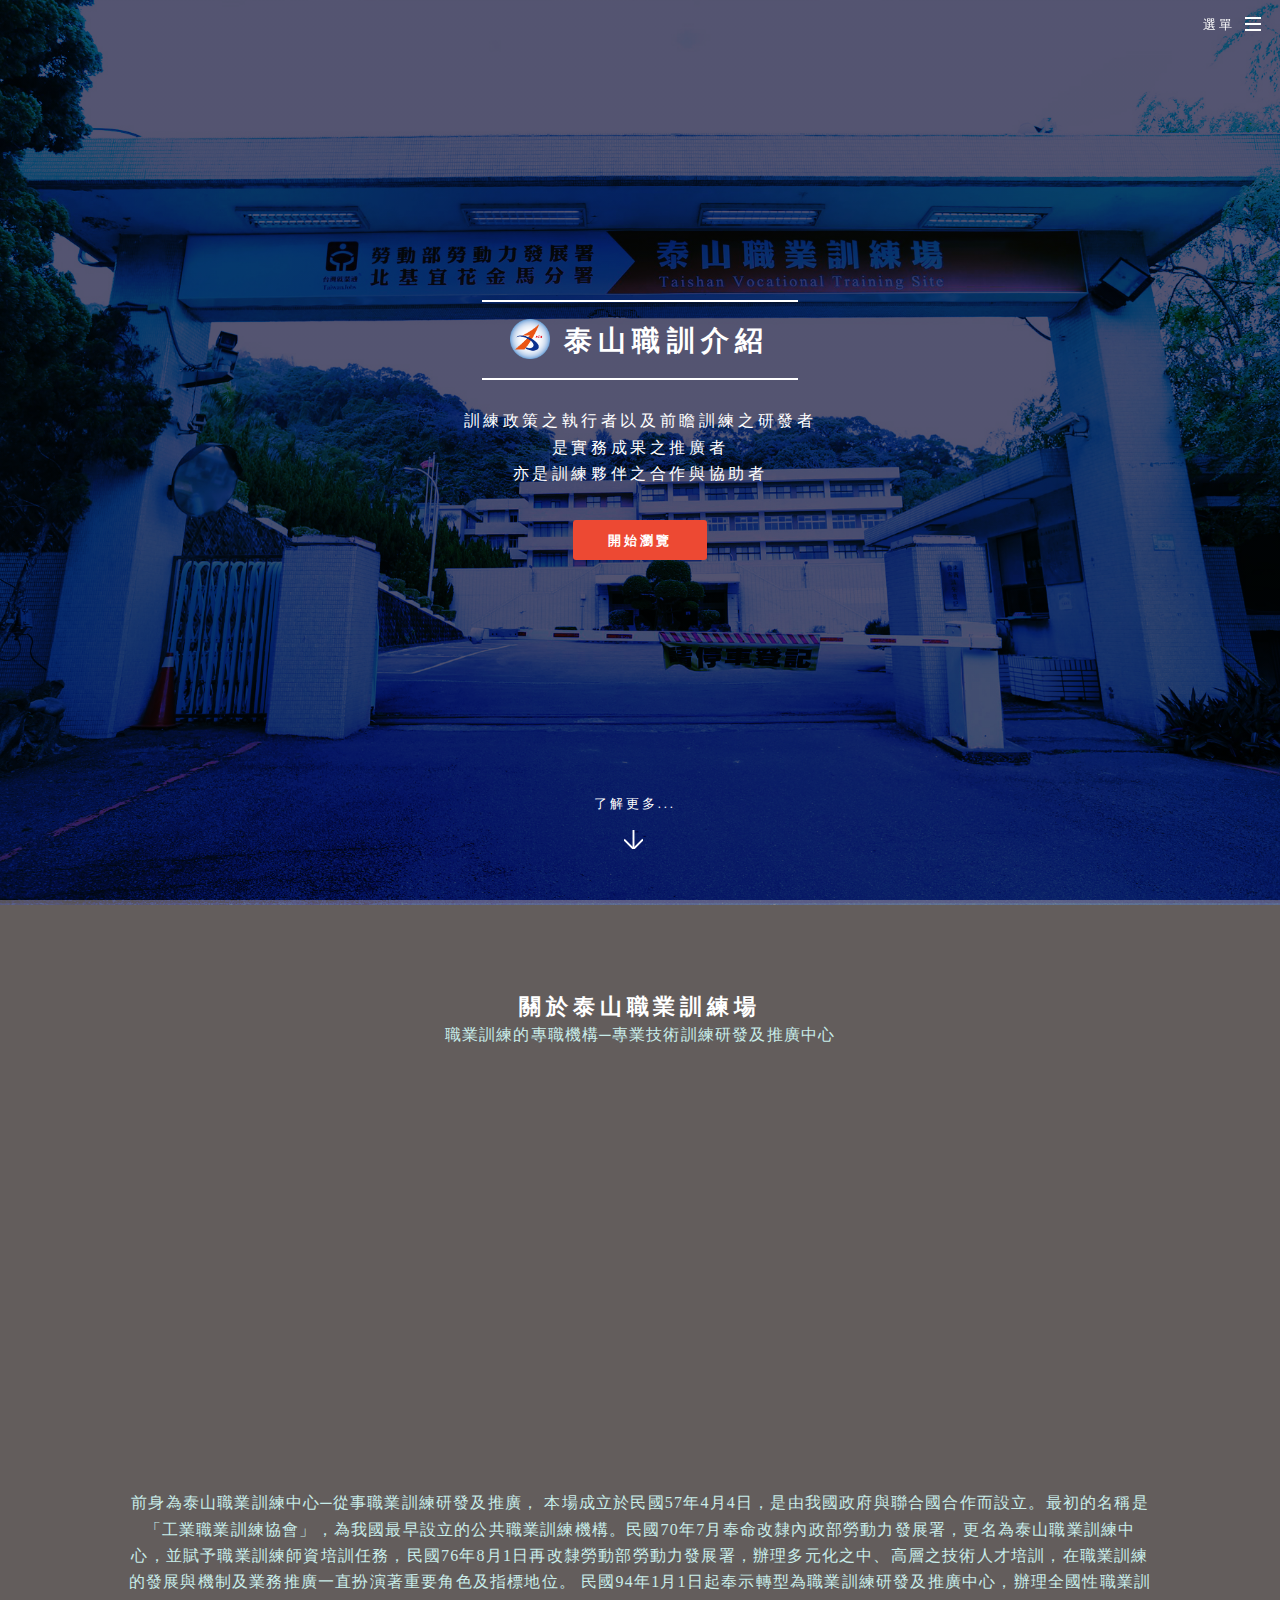
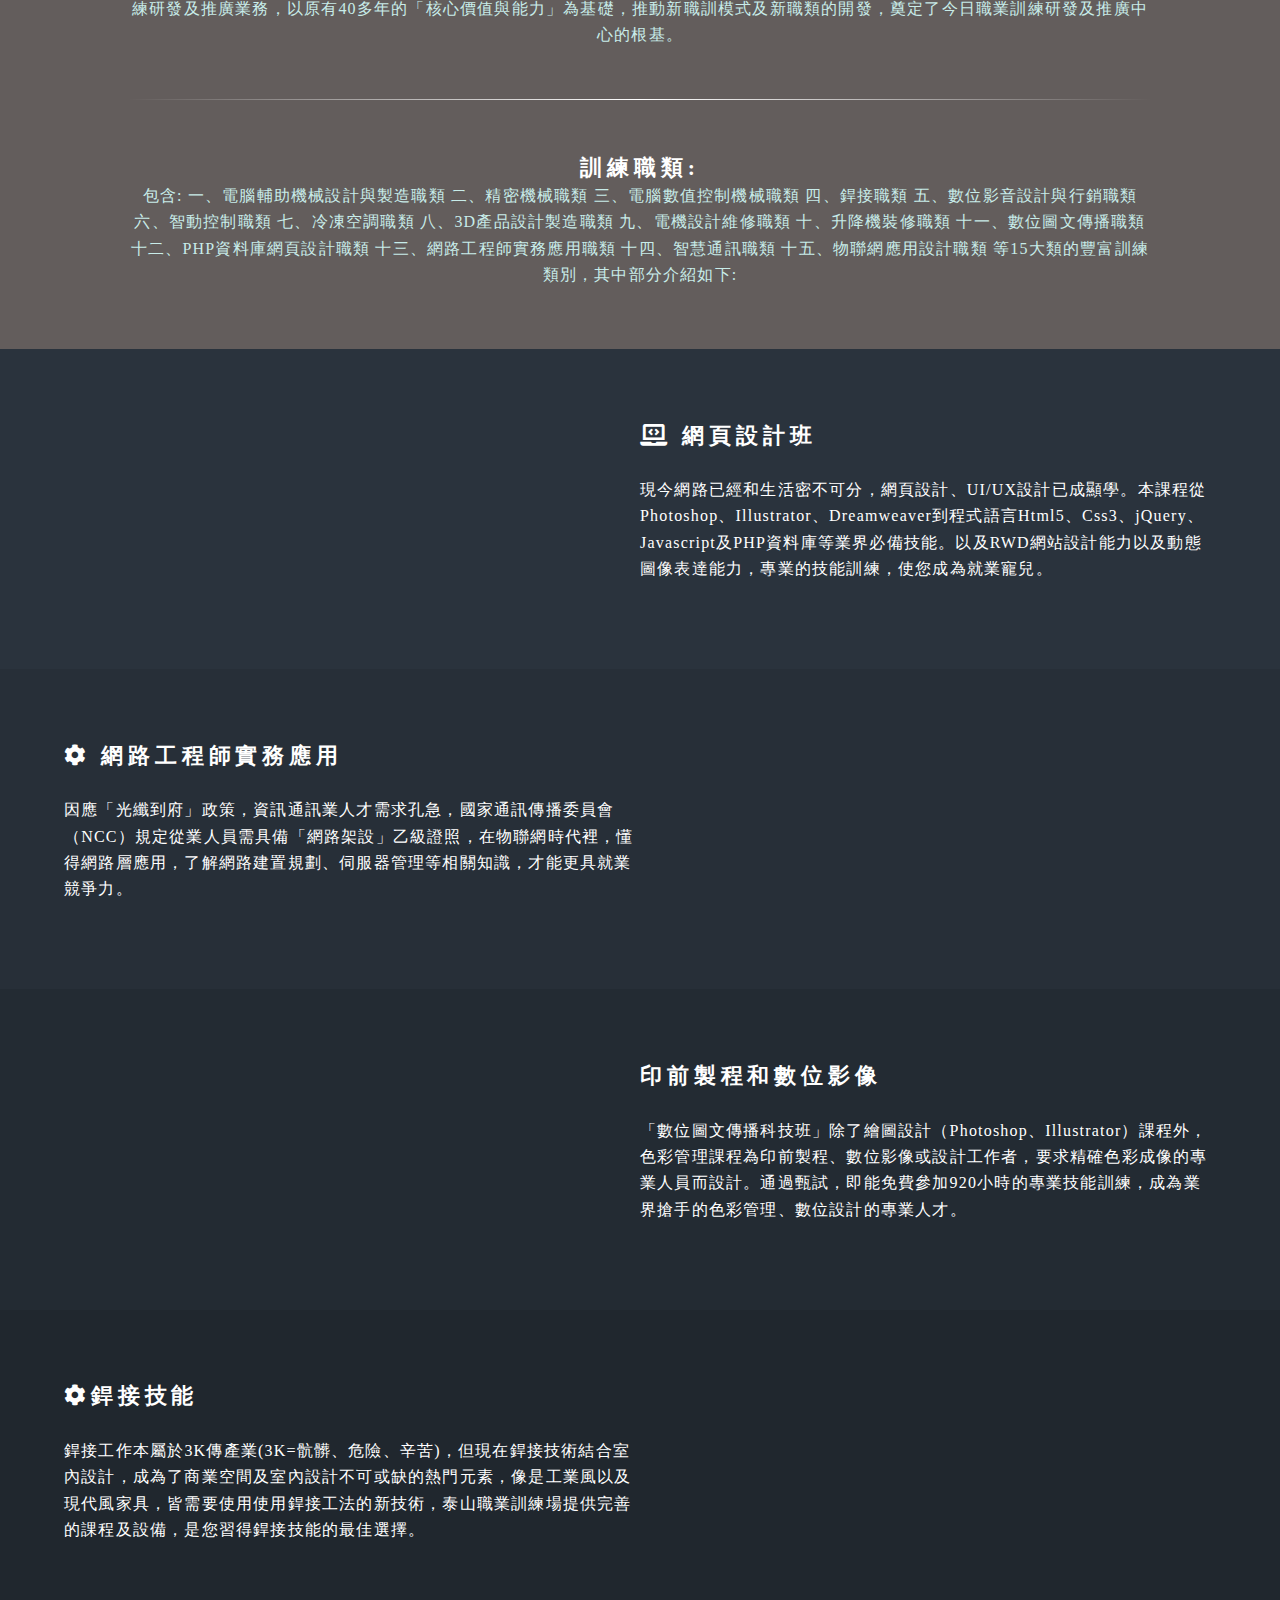
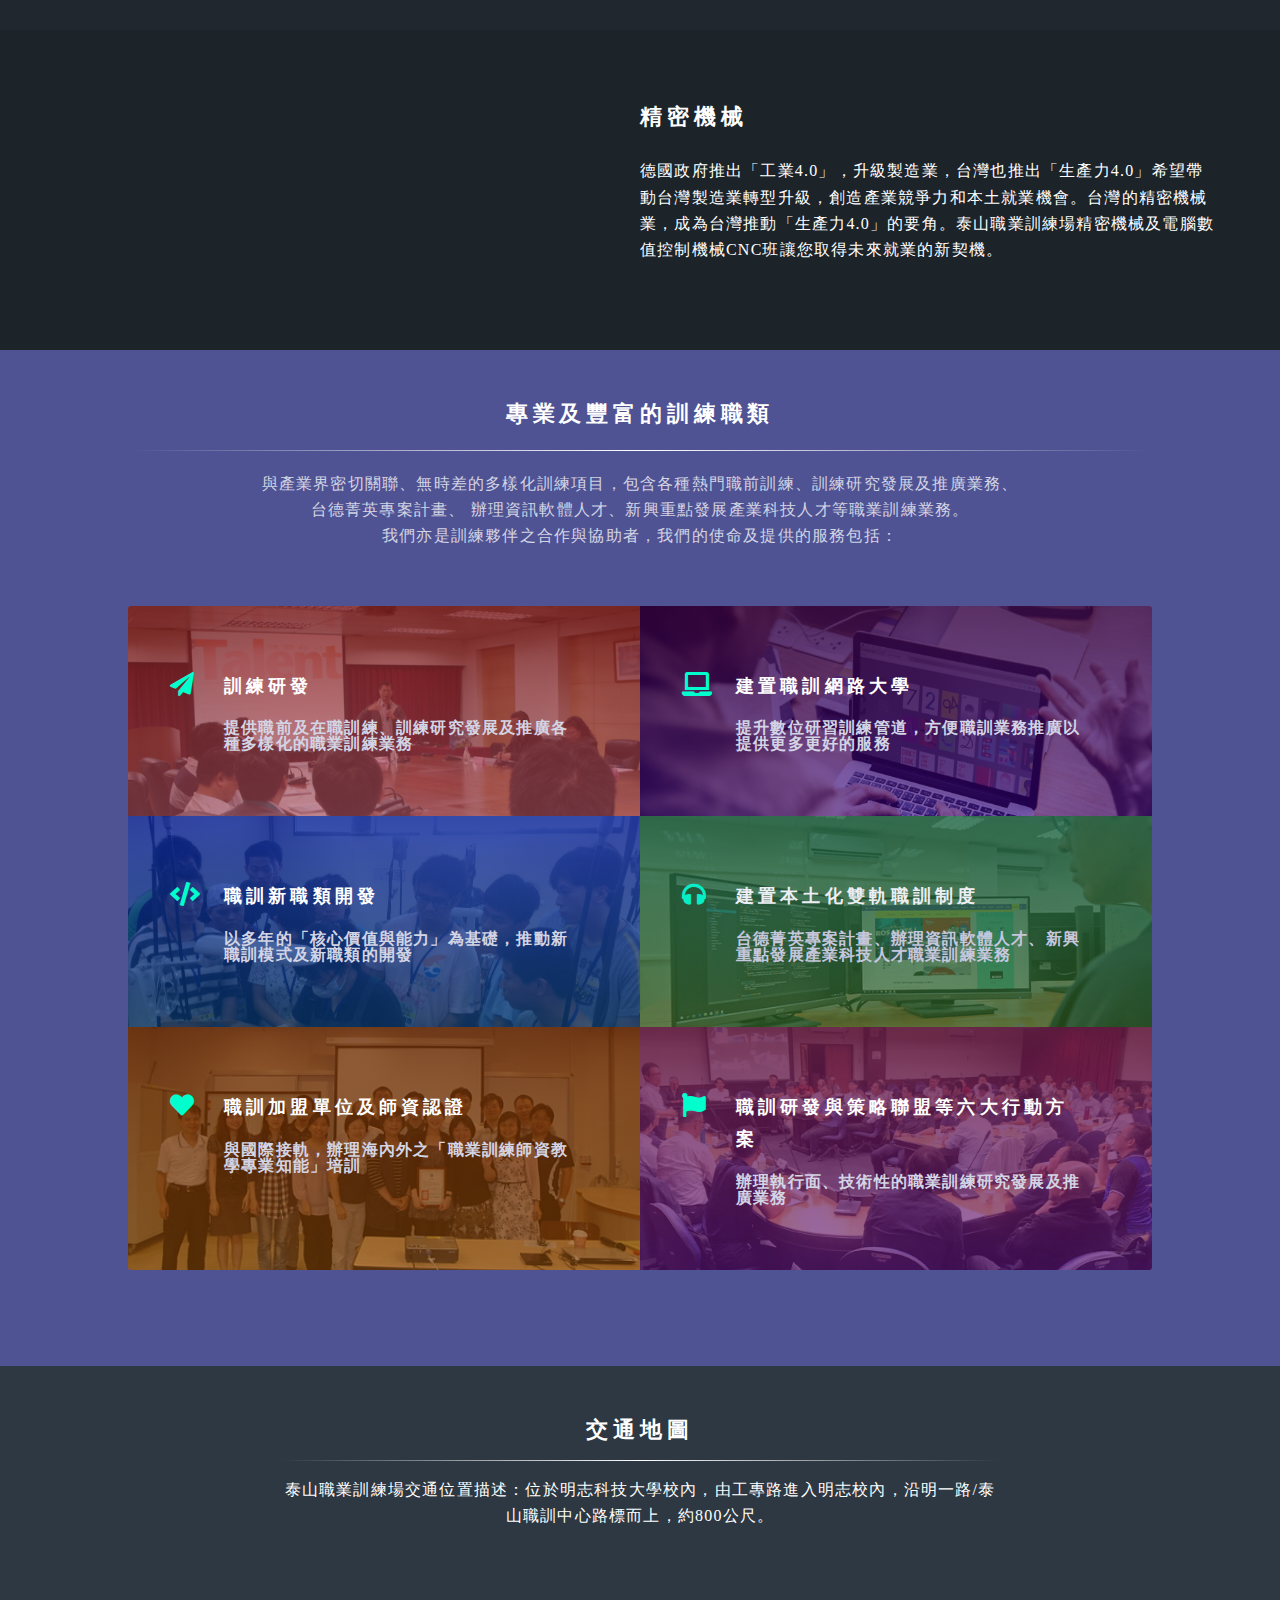
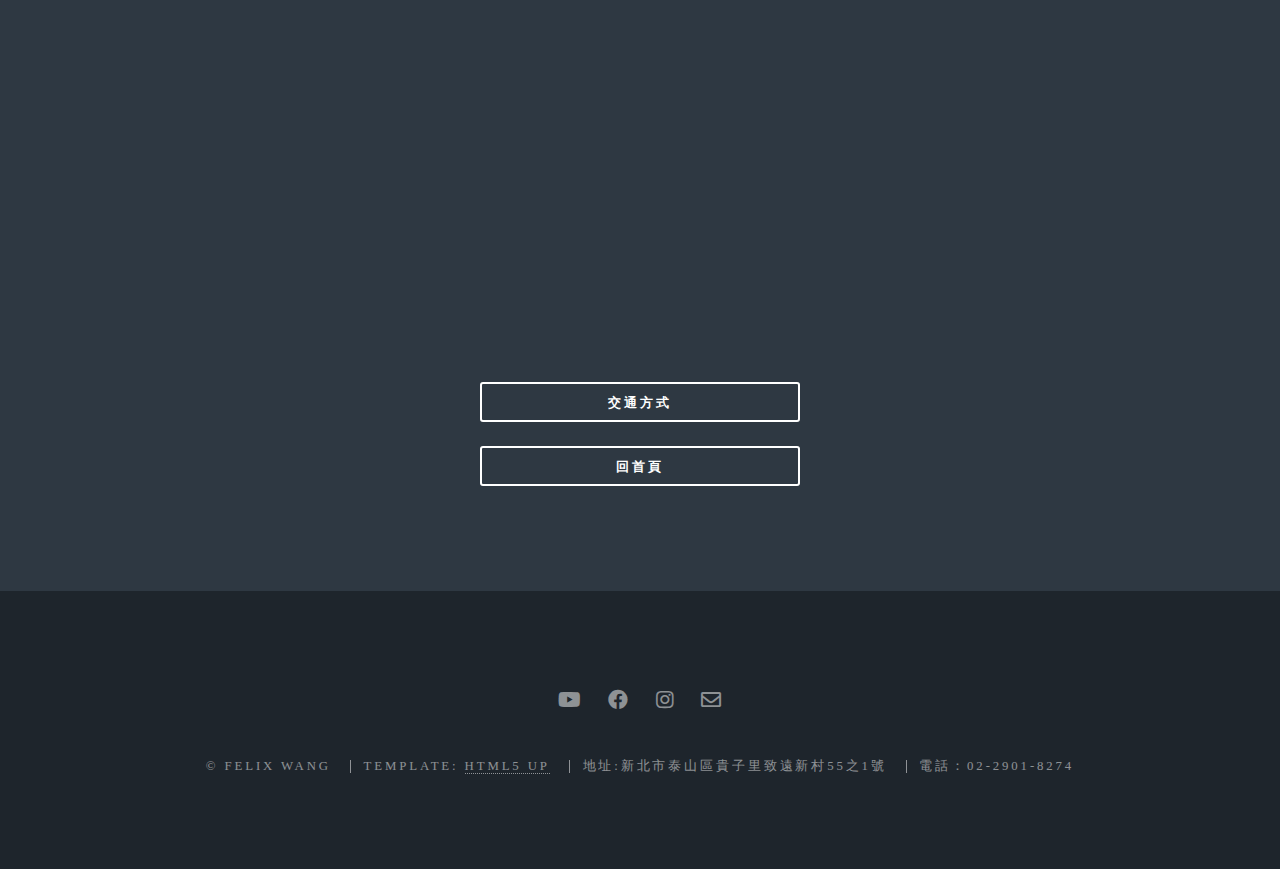
==== index.html @ da244765 "修改hr變色4" ====
<!DOCTYPE HTML>
<!--
	Spectral by HTML5 UP
	html5up.net | @ajlkn
	Free for personal and commercial use under the CCA 3.0 license (html5up.net/license)
-->
<html>

<head>
	<title>泰山職業訓練場</title>
	<meta charset="utf-8" />
	<meta name="viewport" content="width=device-width, initial-scale=1, user-scalable=no" />
	<link rel="stylesheet" href="assets/css/main.css" />
	<link rel="stylesheet" href="./css/all.min.css"> <!-- fontawesome的CSS -->
	<link href="images/favicon.ico" rel="icon" type="image/x-icon" />
	<meta http-equiv="X-UA-Compatible" content="IE=edge" />
	<meta name="viewport" content="width=device-width, initial-scale=1" />
	<link rel="apple-touch-icon-precomposed" sizes="114x114" href="/images/fav.png" />
	<meta http-equiv="Content-Type" content="text/html; charset=utf-8" />
	<noscript>
		<link rel="stylesheet" href="assets/css/noscript.css" /></noscript>

	<style>
		.video-container2 {

			position: relative;

			margin: 0 auto;
			margin-left: 22%;
			margin-bottom: -23%;
			padding-top: 0px;
			padding-bottom: 56.25%;

			height: 0;

			overflow: hidden;

		}

		@media screen and (max-width: 1680px) {

			.video-container2 {
				margin-left: 22.25%;
				margin-bottom: -23%;
			}

		}

		@media screen and (max-width: 1280px) {

			.video-container2 {
				margin-left: 16%;
				margin-bottom: -16.25%;
			}

		}

		@media screen and (max-width: 736px) {

			.video-container2 {
				margin-left: 0%;
				margin-bottom: 3%;
			}

		}

		.video-container2 iframe,
		.video-container2 object,
		.video-container2 embed {

			position: absolute;
			top: 0;
			left: 0;
			width: 70%;
			height: 70%;


		}

		@media screen and (max-width: 1680px) {

			.video-container2 iframe,
			.video-container2 object,
			.video-container2 embed {

				width: 70%;
				height: 70%;
			}

		}

		@media screen and (max-width: 1280px) {

			.video-container2 iframe,
			.video-container2 object,
			.video-container2 embed {

				width: 80%;
				height: 80%;
			}

		}

		@media screen and (max-width: 736px) {

			.video-container2 iframe,
			.video-container2 object,
			.video-container2 embed {

				width: 100%;
				height: 100%;
			}

		}


		.video-container {

			position: relative;

			padding-bottom: 56.25%;

			padding-top: 30px;

			margin-bottom: -3.65%;

			height: 0;

			overflow: hidden;

		}

		@media screen and (max-width: 1680px) {

			.video-container {

				margin-bottom: -3.8%;
			}

		}

		@media screen and (max-width: 1280px) {

			.video-container {

				margin-bottom: -5.85%;
			}

		}

		@media screen and (max-width: 736px) {

			.video-container {

				margin-bottom: -12%;
			}

		}

		.video-container iframe,
		.video-container object,
		.video-container embed {

			position: absolute;

			top: 0px;
			left: 0;

			width: 100%;

			height: 100%;
		}

		.scale {
			font-size: 30px;
		}

		.scale2 {
			font-size: 30px;
		}


		.img {
			position: relative;
			left: -0px;
			top: 6px;

		}

		@media screen and (max-width: 1680px) {

			.img {

				top: 8px;
			}

		}

		@media screen and (max-width: 1280px) {

			.img {

				top: 9px;
			}

		}

		@media screen and (max-width: 736px) {

			.img {

				top: 11px;
			}
		}

		.iframe-rwd {
			position: relative;
			padding-bottom: 50%;
			padding-top: 30px;
			height: 0;
			overflow: hidden;
		}

		.iframe-rwd iframe {
			position: absolute;
			top: 0;
			left: 0;
			width: 100%;
			height: 100%;
		}

			/* 透明漸變<hr> - color - transparent */

		.hr1 {
			border: 0;
			height: 1px;
			margin-top:50px;
			margin-bottom: 50px;
			background-image: linear-gradient(to right, rgba(255, 255, 255, 0), rgba(255, 255, 255, 1), rgba(255, 255, 255, 0));
			animation-name:glow1 ;
			animation-duration: 1s;
			animation-iteration-count: infinite;
			animation-direction: alternate;  
			transition: all 0.4s ease;			          
        }
        @keyframes glow1 {
			0% {
                filter: drop-shadow(0 0 5px rgb(255, 255, 255)) drop-shadow(0 0 3px rgb(75, 174, 255)) drop-shadow(0 0 3px rgb(60, 174, 255));
            }
            50% {
                filter: drop-shadow(0 0 5px rgb(255, 255, 255)) drop-shadow(0 0 3px rgb(0, 255, 115)) drop-shadow(0 0 3px rgb(18, 255, 58));
            }
            100% {
                filter: drop-shadow(0 0 5px rgb(255, 255, 255)) drop-shadow(0 0 3px rgb(194, 255, 39)) drop-shadow(0 0 3px rgb(179, 255, 28));
            }
        }	
		.hr2 {
			border: 0; 
			height: 1px;
			margin-top:20px;
			margin-bottom: 20px;
			background-image: linear-gradient(to right, rgba(255, 255, 255, 0), rgba(255, 255, 255, 1), rgba(255, 255, 255, 0));
			animation-name:glow2 ;
			animation-duration: 1s;
			animation-iteration-count: infinite;
			animation-direction: alternate;  
			transition: all 0.4s ease;			          
        }
        @keyframes glow2 {
            0% {
                filter: drop-shadow(0 0 5px rgb(255, 255, 255)) drop-shadow(0 0 3px rgb(75, 174, 255)) drop-shadow(0 0 3px rgb(60, 174, 255));
            }
            50% {
                filter: drop-shadow(0 0 5px rgb(255, 255, 255)) drop-shadow(0 0 3px rgb(0, 255, 115)) drop-shadow(0 0 3px rgb(18, 255, 58));
            }
            100% {
                filter: drop-shadow(0 0 5px rgb(255, 255, 255)) drop-shadow(0 0 3px rgb(194, 255, 39)) drop-shadow(0 0 3px rgb(179, 255, 28));
            }
        }
							
	</style>

</head>

<body class="landing is-preload">

	<!-- Page Wrapper -->
	<div id="page-wrapper">

		<!-- Header -->
		<header id="header" class="alt">
			<h1><a href="index.html">泰山職訓介紹</a></h1>
			<nav id="nav">
				<ul>
					<li class="special">
						<a href="#menu" class="menuToggle"><span>選單</span></a>
						<div id="menu">
							<ul>
								<li><a href="index.html">首頁</a></li>
								<!-- <li><a href="generic.html">Generic</a></li> -->
								<li><a href="traffic.html" target="_blank">交通方式</a></li>
								<!-- 								<li><a href="#">Sign Up</a></li>
								<li><a href="#">Log In</a></li> -->
							</ul>
						</div>
					</li>
				</ul>
			</nav>
		</header>

		<!-- Banner -->
		<section id="banner">
			<div class="inner">

				<h2>
					<img src="logo.png" width=40px class="img">
					<span style="line-height: 60px;">泰山職訓介紹</span></h2>

				<p>訓練政策之執行者以及前瞻訓練之研發者<br />
					是實務成果之推廣者<br />
					亦是訓練夥伴之合作與協助者<br />
					<!-- 					crafted by <a href="http://html5up.net">HTML5 UP</a>.</p> -->
					<ul class="actions special">
						<li><a href="#one" class="button pp scrolly">開始瀏覽</a></li>
					</ul>
			</div>
			<a href="#one" class="more scrolly">了解更多...</a>
		</section>

		<!-- One -->
		<section class="wrapper style1 special"><span>&nbsp;</span>
			<div class="inner">
				<header class="major">
					<p id="one" style="clear:both; margin-top:-10px;margin-bottom:-10px">&nbsp;</p>
					<h2 style="clear:both; border-bottom:0;padding-bottom:0px;margin-bottom:-20px">關於泰山職業訓練場</h2>
					<p>職業訓練的專職機構─專業技術訓練研發及推廣中心</p>
					<div class="video-container2">
						<iframe
							src="https://www.facebook.com/plugins/video.php?href=https%3A%2F%2Fwww.facebook.com%2Ftsvts%2Fvideos%2F1836777836335013%2F&show_text=0&width=320"
							width="320" height="105" style="border:none;overflow:hidden" scrolling="no" frameborder="0"
							allowTransparency="true" allowFullScreen="true">
						</iframe>
					</div>

					<div>前身為泰山職業訓練中心─從事職業訓練研發及推廣，
						本場成立於民國57年4月4日，是由我國政府與聯合國合作而設立。最初的名稱是「工業職業訓練協會」，為我國最早設立的公共職業訓練機構。民國70年7月奉命改隸內政部勞動力發展署，更名為泰山職業訓練中心，並賦予職業訓練師資培訓任務，民國76年8月1日再改隸勞動部勞動力發展署，辦理多元化之中、高層之技術人才培訓，在職業訓練的發展與機制及業務推廣一直扮演著重要角色及指標地位。

						民國94年1月1日起奉示轉型為職業訓練研發及推廣中心，辦理全國性職業訓練研發及推廣業務，以原有40多年的「核心價值與能力」為基礎，推動新職訓模式及新職類的開發，奠定了今日職業訓練研發及推廣中心的根基。

					</div>
					<hr class="hr1">

					<h2 style="clear:both; border-bottom:0;padding-bottom:0px;margin-top:0px;margin-bottom:-20px">訓練職類:
					</h2>
					
					<div  class="intro">包含:
						一、電腦輔助機械設計與製造職類
						二、精密機械職類
						三、電腦數值控制機械職類
						四、銲接職類
						五、數位影音設計與行銷職類
						六、智動控制職類
						七、冷凍空調職類
						八、3D產品設計製造職類
						九、電機設計維修職類
						十、升降機裝修職類
						十一、數位圖文傳播職類
						十二、PHP資料庫網頁設計職類
						十三、網路工程師實務應用職類
						十四、智慧通訊職類
						十五、物聯網應用設計職類
						等15大類的豐富訓練類別，其中部分介紹如下:
					</div>
				</header>
				<!-- 				<ul class="icons major">
					<li><span class="icon far fa-gem major style1"><span class="label">Lorem</span></span></li>
					<li><span class="icon far fa-heart major style2"><span class="label">Ipsum</span></span></li>
					<li><span class="icon fas fa-code major style3"><span class="label">Dolor</span></span></li>
					<li><span class="icon fas fa-code major style3"><span class="label">Dolor</span></span></li>
				</ul> -->
			</div>
		</section>

		<!-- Two -->
		<section id="two" class="wrapper alt style2">
			<section class="spotlight">
				<div class="image">
					<div class="video-container">
						<iframe
							src="https://www.facebook.com/plugins/video.php?href=https%3A%2F%2Fwww.facebook.com%2Ftsvts%2Fvideos%2F1505957442750389%2F&show_text=0&width=720"
							width="720" height="405" style="border:none;overflow:hidden" scrolling="no" frameborder="0"
							allowTransparency="true" allowFullScreen="true">
						</iframe>
					</div>
				</div>
				<div class="content">

					<h2><i class="fas fa-laptop-code"></i> 網頁設計班<br />
					</h2>
					<p>現今網路已經和生活密不可分，網頁設計、UI/UX設計已成顯學。本課程從Photoshop、Illustrator、Dreamweaver到程式語言Html5、Css3、jQuery、Javascript及PHP資料庫等業界必備技能。以及RWD網站設計能力以及動態圖像表達能力，專業的技能訓練，使您成為就業寵兒。
					</p>
				</div>
			</section>
			<section class="spotlight">
				<div class="image">
					<div class="video-container">
						<iframe
							src="https://www.facebook.com/plugins/video.php?href=https%3A%2F%2Fwww.facebook.com%2Ftsvts%2Fvideos%2F1781427538536710%2F&show_text=0&width=720"
							width="720" height="405" style="border:none;overflow:hidden" scrolling="no" frameborder="0"
							allowTransparency="true" allowFullScreen="true">
						</iframe>
					</div>
				</div>
				<div class="content">
					<h2><i class="fas fa-cog"></i> 網路工程師實務應用<br />
					</h2>
					<p>因應「光纖到府」政策，資訊通訊業人才需求孔急，國家通訊傳播委員會（NCC）規定從業人員需具備「網路架設」乙級證照，在物聯網時代裡，懂得網路層應用，了解網路建置規劃、伺服器管理等相關知識，才能更具就業競爭力。
					</p>
				</div>
			</section>
			<section class="spotlight">
				<div class="image">
					<div class="video-container">
						<iframe
							src="https://www.facebook.com/plugins/video.php?href=https%3A%2F%2Fwww.facebook.com%2Ftsvts%2Fvideos%2F1266423966703739%2F&show_text=0&width=720"
							width="720" height="405" style="border:none;overflow:hidden" scrolling="no" frameborder="0"
							allowTransparency="true" allowFullScreen="true">
						</iframe></div>
				</div>
				<div class="content">
					<h2>印前製程和數位影像<br />
					</h2>
					<p>「數位圖文傳播科技班」除了繪圖設計（Photoshop、Illustrator）課程外，色彩管理課程為印前製程、數位影像或設計工作者，要求精確色彩成像的專業人員而設計。通過甄試，即能免費參加920小時的專業技能訓練，成為業界搶手的色彩管理、數位設計的專業人才。
					</p>
				</div>
			</section>
			<section class="spotlight">
				<div class="image">
					<div class="video-container">
						<iframe
							src="https://www.facebook.com/plugins/video.php?href=https%3A%2F%2Fwww.facebook.com%2Ftsvts%2Fvideos%2F1234630773216392%2F&show_text=0&width=720"
							width="720" height="405" style="border:none;overflow:hidden" scrolling="no" frameborder="0"
							allowTransparency="true" allowFullScreen="true"></iframe>
					</div>
				</div>
				<div class="content">
					<h2><i class="fas fa-cog"></i>銲接技能<br />
					</h2>
					<p>銲接工作本屬於3K傳產業(3K=骯髒、危險、辛苦)，但現在銲接技術結合室內設計，成為了商業空間及室內設計不可或缺的熱門元素，像是工業風以及現代風家具，皆需要使用使用銲接工法的新技術，泰山職業訓練場提供完善的課程及設備，是您習得銲接技能的最佳選擇。
					</p>
				</div>
			</section>
			<section class="spotlight">
				<div class="image">
					<div class="video-container">
						<iframe
							src="https://www.facebook.com/plugins/video.php?href=https%3A%2F%2Fwww.facebook.com%2Ftsvts%2Fvideos%2F1234626403216829%2F&show_text=0&width=720"
							width="720" height="405" style="border:none;overflow:hidden" scrolling="no" frameborder="0"
							allowTransparency="true" allowFullScreen="true"></iframe></div>
				</div>
				<div class="content">
					<h2>精密機械<br />
					</h2>
					<p>德國政府推出「工業4.0」，升級製造業，台灣也推出「生產力4.0」希望帶動台灣製造業轉型升級，創造產業競爭力和本土就業機會。台灣的精密機械業，成為台灣推動「生產力4.0」的要角。泰山職業訓練場精密機械及電腦數值控制機械CNC班讓您取得未來就業的新契機。
					</p>
				</div>
			</section>
		</section>

		<!-- Three -->
		<section id="three" class="wrapper style3 special">
			<div class="inner">
				<header class="major">
						<h2 style="clear:both; border-bottom:0;padding-bottom:0px;margin-top:0px;margin-bottom:-20px">專業及豐富的訓練職類</h2>
						<hr class="hr2">
						<p>與產業界密切關聯、無時差的多樣化訓練項目，包含各種熱門職前訓練、訓練研究發展及推廣業務、<br />台德菁英專案計畫、
						辦理資訊軟體人才、新興重點發展產業科技人才等職業訓練業務。
						<br />我們亦是訓練夥伴之合作與協助者，我們的使命及提供的服務包括：</p>
				</header>
				<ul class="features">
					<li class="icon far fa-paper-plane">
						<h3>訓練研發</h3>
						<p>提供職前及在職訓練、訓練研究發展及推廣各種多樣化的職業訓練業務</p>
					</li>
					<li class="icon fas fa-laptop">
						<h3>建置職訓網路大學</h3>
						<p>提升數位研習訓練管道，方便職訓業務推廣以提供更多更好的服務</p>
					</li>
					<li class="icon fas fa-code">
						<h3>職訓新職類開發</h3>
						<p>以多年的「核心價值與能力」為基礎，推動新職訓模式及新職類的開發</p>
					</li>
					<li class="icon fas fa-headphones">
						<h3>建置本土化雙軌職訓制度</h3>
						<p>台德菁英專案計畫、辦理資訊軟體人才、新興重點發展產業科技人才職業訓練業務</p>
					</li>
					<li class="icon far fa-heart">
						<h3>職訓加盟單位及師資認證</h3>
						<p>與國際接軌，辦理海內外之「職業訓練師資教學專業知能」培訓</p>
					</li>
					<li class="icon far fa-flag">
						<h3>職訓研發與策略聯盟等六大行動方案</h3>
						<p>辦理執行面、技術性的職業訓練研究發展及推廣業務</p>
					</li>
				</ul>
			</div>
		</section>

		<!-- CTA -->
		<section id="cta" class="wrapper style4">

			<div class="inner">
				<header>
					<h2 style="clear:both; border-bottom:0;padding-bottom:0px;margin-top:0px;margin-bottom:-10px">交通地圖</h2>
					<hr class="hr2">
					<p>泰山職業訓練場交通位置描述：位於明志科技大學校內，由工專路進入明志校內，沿明一路/泰山職訓中心路標而上，約800公尺。</p>
				</header>
				<div class="iframe-rwd">
					<iframe
						src="https://www.google.com/maps/embed?pb=!1m18!1m12!1m3!1d14457.920821241634!2d121.41131965000001!3d25.051708299999998!2m3!1f0!2f0!3f0!3m2!1i1024!2i768!4f13.1!3m3!1m2!1s0x3442a7bec9ad74b1%3A0xa639904a89f26435!2z5Yue5YuV6YOo5Yue5YuV5Yqb55m85bGV572y5YyX5Z-65a6c6Iqx6YeR6aas5YiG572y5rOw5bGx6IG35qWt6KiT57e05aC0!5e0!3m2!1szh-TW!2stw!4v1571791733185!5m2!1szh-TW!2stw"
						width="600" height="450" frameborder="0" style="border:0;" allowfullscreen=""></iframe>
				</div>
				<br>
				<ul class="actions stacked">
					<li><a href="traffic.html" class="button fit primary" target="_blank">交通方式</a></li>
					<li><a href="#" class="button fit">回首頁</a></li>
				</ul>
			</div>

		</section>

		<!-- Footer -->
		<footer id="footer">
			<ul class="icons">
				<li><a href="https://www.youtube.com/channel/UCtR9Tg2BFAIpU4126j5ljdA" target="_blank"
						class="icon fab fa-youtube"><span class="label">Twitter</span></a></li>
				<li><a href="https://www.facebook.com/tsvts/" class="icon fab fa-facebook" target="_blank"><span
							class="label">Facebook</span></a></li>
				<li><a href="https://bit.ly/324berb" target="_blank" class="icon fab fa-instagram"><span
							class="label">Instagram</span></a></li>
				<!-- <li><a href="#" class="icon fab fa-dribbble"><span class="label">Dribbble</span></a></li> -->
				<li><a href="mailto:felixhlw@gmail.com" class="icon far fa-envelope"><span
							class="label">Email</span></a></li>
			</ul>
			<ul class="copyright">
				<li>&copy; FELIX WANG</li>
				<li>TEMPLATE: <a href="http://html5up.net">HTML5 UP</a></li>
				<li>地址:新北市泰山區貴子里致遠新村55之1號</li>
				<li>電話：02-2901-8274</li>
				<!-- </ul >
			<ul class="copyright"><li>地址:新北市泰山區貴子里致遠新村55之1號</li></ul> -->
		</footer>

	</div>

	<!-- Scripts -->
	<script src="assets/js/jquery.min.js"></script>
	<script src="assets/js/jquery.scrollex.min.js"></script>
	<script src="assets/js/jquery.scrolly.min.js"></script>
	<script src="assets/js/browser.min.js"></script>
	<script src="assets/js/breakpoints.min.js"></script>
	<script src="assets/js/util.js"></script>
	<script src="assets/js/main.js"></script>

</body>

</html>
---- assets/css/main.css ----
@import url(font-awesome.min.css);
@import url("https://fonts.googleapis.com/css?family=Open+Sans:400,400italic,600,600italic,800,800italic");

/*
	Spectral by HTML5 UP
	html5up.net | @ajlkn
	Free for personal and commercial use under the CCA 3.0 license (html5up.net/license)
*/

html, body, div, span, applet, object,
iframe, h1, h2, h3, h4, h5, h6, p, blockquote,
pre, a, abbr, acronym, address, big, cite,
code, del, dfn, em, img, ins, kbd, q, s, samp,
small, strike, strong, sub, sup, tt, var, b,
u, i, center, dl, dt, dd, ol, ul, li, fieldset,
form, label, legend, table, caption, tbody,
tfoot, thead, tr, th, td, article, aside,
canvas, details, embed, figure, figcaption,
footer, header, hgroup, menu, nav, output, ruby,
section, summary, time, mark, audio, video {
	margin: 0;
	padding: 0;
	border: 0;
	font-size: 100%;
	font: inherit;
	vertical-align: baseline;
	font-family: 'Microsoft JhengHei';
}
	

article, aside, details, figcaption, figure,
footer, header, hgroup, menu, nav, section {
	display: block;}

body {
	line-height: 1;
}

ol, ul {
	list-style: none;
}

blockquote, q {
	quotes: none;
}

	blockquote:before, blockquote:after, q:before, q:after {
		content: '';
		content: none;
	}

table {
	border-collapse: collapse;
	border-spacing: 0;
}

body {
	-webkit-text-size-adjust: none;
}

mark {
	background-color: transparent;
	color: inherit;
}

input::-moz-focus-inner {
	border: 0;
	padding: 0;
}

input, select, textarea {
	-moz-appearance: none;
	-webkit-appearance: none;
	-ms-appearance: none;
	appearance: none;
}

.intro {
	clear:both; 
	border-bottom:0;
	padding-bottom:0px;
	margin-top:0px;
	margin-bottom:-100px;
}
@media screen and (max-width: 1680px) {

	.intro {
		margin-bottom:-70px;
	}

}
@media screen and (max-width: 1280px) {

	.intro {
		margin-bottom:-60px;
	}

}
@media screen and (max-width: 960px) {

	.intro {
		margin-bottom:-50px;
	}

}

@media screen and (max-width: 720px) {

	.intro {
		margin-bottom:-10px;
	}

}




/* Basic */

	@-ms-viewport {
		width: device-width;
	}

	html {
		box-sizing: border-box;
	}

	*, *:before, *:after {
		box-sizing: inherit;
	}

	body {
		background: #2e3842;
	}

		body.is-preload *, body.is-preload *:before, body.is-preload *:after {
			-moz-animation: none !important;
			-webkit-animation: none !important;
			-ms-animation: none !important;
			animation: none !important;
			-moz-transition: none !important;
			-webkit-transition: none !important;
			-ms-transition: none !important;
			transition: none !important;
		}

	body, input, select, textarea, .button {
		color: #fff;
		font-family: "Open Sans", Helvetica, sans-serif,'Microsoft JhengHei';
		font-size: 15pt;
		font-weight: 400;
		letter-spacing: 0.075em;
		line-height: 1.65em;
	}

		@media screen and (max-width: 1680px) {

			body, input, select, textarea {
				font-size: 13pt;
			}

		}

		@media screen and (max-width: 1280px) {

			body, input, select, textarea {
				font-size: 12pt;
			}

		}

		@media screen and (max-width: 736px) {

			body, input, select, textarea {
				font-size: 11pt;
				letter-spacing: 0.0375em;
			}

		}

	a {
		-moz-transition: color 0.2s ease, border-bottom-color 0.2s ease;
		-webkit-transition: color 0.2s ease, border-bottom-color 0.2s ease;
		-ms-transition: color 0.2s ease, border-bottom-color 0.2s ease;
		transition: color 0.2s ease, border-bottom-color 0.2s ease;
		border-bottom: dotted 1px;
		color: inherit;
		text-decoration: none;
	}

		a:hover {
			border-bottom-color: transparent;
		}

	strong, b {
		color: #fff;
		font-weight: 600;
	}

	em, i {
		font-style: italic;
	}

	p {
		margin: 0 0 2em 0;
	}

	h1, h2, h3, h4, h5, h6 {
		color: #fff;
		font-weight: 800;
		letter-spacing: 0.225em;
		line-height: 1em;
		margin: 0 0 1em 0;
		text-transform: uppercase;
	}

		h1 a, h2 a, h3 a, h4 a, h5 a, h6 a {
			color: inherit;
			text-decoration: none;
		}

	h2 {
		font-size: 1.35em;
		line-height: 1.75em;
	}

		@media screen and (max-width: 736px) {

			h2 {
				font-size: 1.1em;
				line-height: 1.65em;
			}

		}

	h3 {
		font-size: 1.15em;
		line-height: 1.75em;
	}

		@media screen and (max-width: 736px) {

			h3 {
				font-size: 1em;
				line-height: 1.65em;
			}

		}

	h4 {
		font-size: 1em;
		line-height: 1.5em;
	}

	h5 {
		font-size: 0.8em;
		line-height: 1.5em;
	}

	h6 {
		font-size: 0.7em;
		line-height: 1.5em;
	}

	sub {
		font-size: 0.8em;
		position: relative;
		top: 0.5em;
	}

	sup {
		font-size: 0.8em;
		position: relative;
		top: -0.5em;
	}

	hr {
		border: 0;
		border-bottom: solid 2px #fff;
		margin: 3em 0;
	}

		hr.major {
			margin: 4.5em 0;
		}

	blockquote {
		border-left: solid 4px #fff;
		font-style: italic;
		margin: 0 0 2em 0;
		padding: 0.5em 0 0.5em 2em;
	}

	code {
		background: rgba(144, 144, 144, 0.25);
		border-radius: 3px;
		font-family: "Courier New", monospace;
		font-size: 0.9em;
		letter-spacing: 0;
		margin: 0 0.25em;
		padding: 0.25em 0.65em;
	}

	pre {
		-webkit-overflow-scrolling: touch;
		font-family: "Courier New", monospace;
		font-size: 0.9em;
		margin: 0 0 2em 0;
	}

		pre code {
			display: block;
			line-height: 1.75em;
			padding: 1em 1.5em;
			overflow-x: auto;
		}

	.align-left {
		text-align: left;
	}

	.align-center {
		text-align: center;
	}

	.align-right {
		text-align: right;
	}

/* Row */

	.row {
		display: flex;
		flex-wrap: wrap;
		box-sizing: border-box;
		align-items: stretch;
	}

		.row > * {
			box-sizing: border-box;
		}

		.row.gtr-uniform > * > :last-child {
			margin-bottom: 0;
		}

		.row.aln-left {
			justify-content: flex-start;
		}

		.row.aln-center {
			justify-content: center;
		}

		.row.aln-right {
			justify-content: flex-end;
		}

		.row.aln-top {
			align-items: flex-start;
		}

		.row.aln-middle {
			align-items: center;
		}

		.row.aln-bottom {
			align-items: flex-end;
		}

		.row > .imp {
			order: -1;
		}

		.row > .col-1 {
			width: 8.3333333333%;
		}

		.row > .off-1 {
			margin-left: 8.3333333333%;
		}

		.row > .col-2 {
			width: 16.6666666667%;
		}

		.row > .off-2 {
			margin-left: 16.6666666667%;
		}

		.row > .col-3 {
			width: 25%;
		}

		.row > .off-3 {
			margin-left: 25%;
		}

		.row > .col-4 {
			width: 33.3333333333%;
		}

		.row > .off-4 {
			margin-left: 33.3333333333%;
		}

		.row > .col-5 {
			width: 41.6666666667%;
		}

		.row > .off-5 {
			margin-left: 41.6666666667%;
		}

		.row > .col-6 {
			width: 50%;
		}

		.row > .off-6 {
			margin-left: 50%;
		}

		.row > .col-7 {
			width: 58.3333333333%;
		}

		.row > .off-7 {
			margin-left: 58.3333333333%;
		}

		.row > .col-8 {
			width: 66.6666666667%;
		}

		.row > .off-8 {
			margin-left: 66.6666666667%;
		}

		.row > .col-9 {
			width: 75%;
		}

		.row > .off-9 {
			margin-left: 75%;
		}

		.row > .col-10 {
			width: 83.3333333333%;
		}

		.row > .off-10 {
			margin-left: 83.3333333333%;
		}

		.row > .col-11 {
			width: 91.6666666667%;
		}

		.row > .off-11 {
			margin-left: 91.6666666667%;
		}

		.row > .col-12 {
			width: 100%;
		}

		.row > .off-12 {
			margin-left: 100%;
		}

		.row.gtr-0 {
			margin-top: 0;
			margin-left: 0em;
		}

			.row.gtr-0 > * {
				padding: 0 0 0 0em;
			}

			.row.gtr-0.gtr-uniform {
				margin-top: 0em;
			}

				.row.gtr-0.gtr-uniform > * {
					padding-top: 0em;
				}

		.row.gtr-25 {
			margin-top: 0;
			margin-left: -0.375em;
		}

			.row.gtr-25 > * {
				padding: 0 0 0 0.375em;
			}

			.row.gtr-25.gtr-uniform {
				margin-top: -0.375em;
			}

				.row.gtr-25.gtr-uniform > * {
					padding-top: 0.375em;
				}

		.row.gtr-50 {
			margin-top: 0;
			margin-left: -0.75em;
		}

			.row.gtr-50 > * {
				padding: 0 0 0 0.75em;
			}

			.row.gtr-50.gtr-uniform {
				margin-top: -0.75em;
			}

				.row.gtr-50.gtr-uniform > * {
					padding-top: 0.75em;
				}

		.row {
			margin-top: 0;
			margin-left: -1.5em;
		}

			.row > * {
				padding: 0 0 0 1.5em;
			}

			.row.gtr-uniform {
				margin-top: -1.5em;
			}

				.row.gtr-uniform > * {
					padding-top: 1.5em;
				}

		.row.gtr-150 {
			margin-top: 0;
			margin-left: -2.25em;
		}

			.row.gtr-150 > * {
				padding: 0 0 0 2.25em;
			}

			.row.gtr-150.gtr-uniform {
				margin-top: -2.25em;
			}

				.row.gtr-150.gtr-uniform > * {
					padding-top: 2.25em;
				}

		.row.gtr-200 {
			margin-top: 0;
			margin-left: -3em;
		}

			.row.gtr-200 > * {
				padding: 0 0 0 3em;
			}

			.row.gtr-200.gtr-uniform {
				margin-top: -3em;
			}

				.row.gtr-200.gtr-uniform > * {
					padding-top: 3em;
				}

		@media screen and (max-width: 1680px) {

			.row {
				display: flex;
				flex-wrap: wrap;
				box-sizing: border-box;
				align-items: stretch;
			}

				.row > * {
					box-sizing: border-box;
				}

				.row.gtr-uniform > * > :last-child {
					margin-bottom: 0;
				}

				.row.aln-left {
					justify-content: flex-start;
				}

				.row.aln-center {
					justify-content: center;
				}

				.row.aln-right {
					justify-content: flex-end;
				}

				.row.aln-top {
					align-items: flex-start;
				}

				.row.aln-middle {
					align-items: center;
				}

				.row.aln-bottom {
					align-items: flex-end;
				}

				.row > .imp-xlarge {
					order: -1;
				}

				.row > .col-1-xlarge {
					width: 8.3333333333%;
				}

				.row > .off-1-xlarge {
					margin-left: 8.3333333333%;
				}

				.row > .col-2-xlarge {
					width: 16.6666666667%;
				}

				.row > .off-2-xlarge {
					margin-left: 16.6666666667%;
				}

				.row > .col-3-xlarge {
					width: 25%;
				}

				.row > .off-3-xlarge {
					margin-left: 25%;
				}

				.row > .col-4-xlarge {
					width: 33.3333333333%;
				}

				.row > .off-4-xlarge {
					margin-left: 33.3333333333%;
				}

				.row > .col-5-xlarge {
					width: 41.6666666667%;
				}

				.row > .off-5-xlarge {
					margin-left: 41.6666666667%;
				}

				.row > .col-6-xlarge {
					width: 50%;
				}

				.row > .off-6-xlarge {
					margin-left: 50%;
				}

				.row > .col-7-xlarge {
					width: 58.3333333333%;
				}

				.row > .off-7-xlarge {
					margin-left: 58.3333333333%;
				}

				.row > .col-8-xlarge {
					width: 66.6666666667%;
				}

				.row > .off-8-xlarge {
					margin-left: 66.6666666667%;
				}

				.row > .col-9-xlarge {
					width: 75%;
				}

				.row > .off-9-xlarge {
					margin-left: 75%;
				}

				.row > .col-10-xlarge {
					width: 83.3333333333%;
				}

				.row > .off-10-xlarge {
					margin-left: 83.3333333333%;
				}

				.row > .col-11-xlarge {
					width: 91.6666666667%;
				}

				.row > .off-11-xlarge {
					margin-left: 91.6666666667%;
				}

				.row > .col-12-xlarge {
					width: 100%;
				}

				.row > .off-12-xlarge {
					margin-left: 100%;
				}

				.row.gtr-0 {
					margin-top: 0;
					margin-left: 0em;
				}

					.row.gtr-0 > * {
						padding: 0 0 0 0em;
					}

					.row.gtr-0.gtr-uniform {
						margin-top: 0em;
					}

						.row.gtr-0.gtr-uniform > * {
							padding-top: 0em;
						}

				.row.gtr-25 {
					margin-top: 0;
					margin-left: -0.375em;
				}

					.row.gtr-25 > * {
						padding: 0 0 0 0.375em;
					}

					.row.gtr-25.gtr-uniform {
						margin-top: -0.375em;
					}

						.row.gtr-25.gtr-uniform > * {
							padding-top: 0.375em;
						}

				.row.gtr-50 {
					margin-top: 0;
					margin-left: -0.75em;
				}

					.row.gtr-50 > * {
						padding: 0 0 0 0.75em;
					}

					.row.gtr-50.gtr-uniform {
						margin-top: -0.75em;
					}

						.row.gtr-50.gtr-uniform > * {
							padding-top: 0.75em;
						}

				.row {
					margin-top: 0;
					margin-left: -1.5em;
				}

					.row > * {
						padding: 0 0 0 1.5em;
					}

					.row.gtr-uniform {
						margin-top: -1.5em;
					}

						.row.gtr-uniform > * {
							padding-top: 1.5em;
						}

				.row.gtr-150 {
					margin-top: 0;
					margin-left: -2.25em;
				}

					.row.gtr-150 > * {
						padding: 0 0 0 2.25em;
					}

					.row.gtr-150.gtr-uniform {
						margin-top: -2.25em;
					}

						.row.gtr-150.gtr-uniform > * {
							padding-top: 2.25em;
						}

				.row.gtr-200 {
					margin-top: 0;
					margin-left: -3em;
				}

					.row.gtr-200 > * {
						padding: 0 0 0 3em;
					}

					.row.gtr-200.gtr-uniform {
						margin-top: -3em;
					}

						.row.gtr-200.gtr-uniform > * {
							padding-top: 3em;
						}

		}

		@media screen and (max-width: 1280px) {

			.row {
				display: flex;
				flex-wrap: wrap;
				box-sizing: border-box;
				align-items: stretch;
			}

				.row > * {
					box-sizing: border-box;
				}

				.row.gtr-uniform > * > :last-child {
					margin-bottom: 0;
				}

				.row.aln-left {
					justify-content: flex-start;
				}

				.row.aln-center {
					justify-content: center;
				}

				.row.aln-right {
					justify-content: flex-end;
				}

				.row.aln-top {
					align-items: flex-start;
				}

				.row.aln-middle {
					align-items: center;
				}

				.row.aln-bottom {
					align-items: flex-end;
				}

				.row > .imp-large {
					order: -1;
				}

				.row > .col-1-large {
					width: 8.3333333333%;
				}

				.row > .off-1-large {
					margin-left: 8.3333333333%;
				}

				.row > .col-2-large {
					width: 16.6666666667%;
				}

				.row > .off-2-large {
					margin-left: 16.6666666667%;
				}

				.row > .col-3-large {
					width: 25%;
				}

				.row > .off-3-large {
					margin-left: 25%;
				}

				.row > .col-4-large {
					width: 33.3333333333%;
				}

				.row > .off-4-large {
					margin-left: 33.3333333333%;
				}

				.row > .col-5-large {
					width: 41.6666666667%;
				}

				.row > .off-5-large {
					margin-left: 41.6666666667%;
				}

				.row > .col-6-large {
					width: 50%;
				}

				.row > .off-6-large {
					margin-left: 50%;
				}

				.row > .col-7-large {
					width: 58.3333333333%;
				}

				.row > .off-7-large {
					margin-left: 58.3333333333%;
				}

				.row > .col-8-large {
					width: 66.6666666667%;
				}

				.row > .off-8-large {
					margin-left: 66.6666666667%;
				}

				.row > .col-9-large {
					width: 75%;
				}

				.row > .off-9-large {
					margin-left: 75%;
				}

				.row > .col-10-large {
					width: 83.3333333333%;
				}

				.row > .off-10-large {
					margin-left: 83.3333333333%;
				}

				.row > .col-11-large {
					width: 91.6666666667%;
				}

				.row > .off-11-large {
					margin-left: 91.6666666667%;
				}

				.row > .col-12-large {
					width: 100%;
				}

				.row > .off-12-large {
					margin-left: 100%;
				}

				.row.gtr-0 {
					margin-top: 0;
					margin-left: 0em;
				}

					.row.gtr-0 > * {
						padding: 0 0 0 0em;
					}

					.row.gtr-0.gtr-uniform {
						margin-top: 0em;
					}

						.row.gtr-0.gtr-uniform > * {
							padding-top: 0em;
						}

				.row.gtr-25 {
					margin-top: 0;
					margin-left: -0.375em;
				}

					.row.gtr-25 > * {
						padding: 0 0 0 0.375em;
					}

					.row.gtr-25.gtr-uniform {
						margin-top: -0.375em;
					}

						.row.gtr-25.gtr-uniform > * {
							padding-top: 0.375em;
						}

				.row.gtr-50 {
					margin-top: 0;
					margin-left: -0.75em;
				}

					.row.gtr-50 > * {
						padding: 0 0 0 0.75em;
					}

					.row.gtr-50.gtr-uniform {
						margin-top: -0.75em;
					}

						.row.gtr-50.gtr-uniform > * {
							padding-top: 0.75em;
						}

				.row {
					margin-top: 0;
					margin-left: -1.5em;
				}

					.row > * {
						padding: 0 0 0 1.5em;
					}

					.row.gtr-uniform {
						margin-top: -1.5em;
					}

						.row.gtr-uniform > * {
							padding-top: 1.5em;
						}

				.row.gtr-150 {
					margin-top: 0;
					margin-left: -2.25em;
				}

					.row.gtr-150 > * {
						padding: 0 0 0 2.25em;
					}

					.row.gtr-150.gtr-uniform {
						margin-top: -2.25em;
					}

						.row.gtr-150.gtr-uniform > * {
							padding-top: 2.25em;
						}

				.row.gtr-200 {
					margin-top: 0;
					margin-left: -3em;
				}

					.row.gtr-200 > * {
						padding: 0 0 0 3em;
					}

					.row.gtr-200.gtr-uniform {
						margin-top: -3em;
					}

						.row.gtr-200.gtr-uniform > * {
							padding-top: 3em;
						}

		}

		@media screen and (max-width: 980px) {

			.row {
				display: flex;
				flex-wrap: wrap;
				box-sizing: border-box;
				align-items: stretch;
			}

				.row > * {
					box-sizing: border-box;
				}

				.row.gtr-uniform > * > :last-child {
					margin-bottom: 0;
				}

				.row.aln-left {
					justify-content: flex-start;
				}

				.row.aln-center {
					justify-content: center;
				}

				.row.aln-right {
					justify-content: flex-end;
				}

				.row.aln-top {
					align-items: flex-start;
				}

				.row.aln-middle {
					align-items: center;
				}

				.row.aln-bottom {
					align-items: flex-end;
				}

				.row > .imp-medium {
					order: -1;
				}

				.row > .col-1-medium {
					width: 8.3333333333%;
				}

				.row > .off-1-medium {
					margin-left: 8.3333333333%;
				}

				.row > .col-2-medium {
					width: 16.6666666667%;
				}

				.row > .off-2-medium {
					margin-left: 16.6666666667%;
				}

				.row > .col-3-medium {
					width: 25%;
				}

				.row > .off-3-medium {
					margin-left: 25%;
				}

				.row > .col-4-medium {
					width: 33.3333333333%;
				}

				.row > .off-4-medium {
					margin-left: 33.3333333333%;
				}

				.row > .col-5-medium {
					width: 41.6666666667%;
				}

				.row > .off-5-medium {
					margin-left: 41.6666666667%;
				}

				.row > .col-6-medium {
					width: 50%;
				}

				.row > .off-6-medium {
					margin-left: 50%;
				}

				.row > .col-7-medium {
					width: 58.3333333333%;
				}

				.row > .off-7-medium {
					margin-left: 58.3333333333%;
				}

				.row > .col-8-medium {
					width: 66.6666666667%;
				}

				.row > .off-8-medium {
					margin-left: 66.6666666667%;
				}

				.row > .col-9-medium {
					width: 75%;
				}

				.row > .off-9-medium {
					margin-left: 75%;
				}

				.row > .col-10-medium {
					width: 83.3333333333%;
				}

				.row > .off-10-medium {
					margin-left: 83.3333333333%;
				}

				.row > .col-11-medium {
					width: 91.6666666667%;
				}

				.row > .off-11-medium {
					margin-left: 91.6666666667%;
				}

				.row > .col-12-medium {
					width: 100%;
				}

				.row > .off-12-medium {
					margin-left: 100%;
				}

				.row.gtr-0 {
					margin-top: 0;
					margin-left: 0em;
				}

					.row.gtr-0 > * {
						padding: 0 0 0 0em;
					}

					.row.gtr-0.gtr-uniform {
						margin-top: 0em;
					}

						.row.gtr-0.gtr-uniform > * {
							padding-top: 0em;
						}

				.row.gtr-25 {
					margin-top: 0;
					margin-left: -0.375em;
				}

					.row.gtr-25 > * {
						padding: 0 0 0 0.375em;
					}

					.row.gtr-25.gtr-uniform {
						margin-top: -0.375em;
					}

						.row.gtr-25.gtr-uniform > * {
							padding-top: 0.375em;
						}

				.row.gtr-50 {
					margin-top: 0;
					margin-left: -0.75em;
				}

					.row.gtr-50 > * {
						padding: 0 0 0 0.75em;
					}

					.row.gtr-50.gtr-uniform {
						margin-top: -0.75em;
					}

						.row.gtr-50.gtr-uniform > * {
							padding-top: 0.75em;
						}

				.row {
					margin-top: 0;
					margin-left: -1.5em;
				}

					.row > * {
						padding: 0 0 0 1.5em;
					}

					.row.gtr-uniform {
						margin-top: -1.5em;
					}

						.row.gtr-uniform > * {
							padding-top: 1.5em;
						}

				.row.gtr-150 {
					margin-top: 0;
					margin-left: -2.25em;
				}

					.row.gtr-150 > * {
						padding: 0 0 0 2.25em;
					}

					.row.gtr-150.gtr-uniform {
						margin-top: -2.25em;
					}

						.row.gtr-150.gtr-uniform > * {
							padding-top: 2.25em;
						}

				.row.gtr-200 {
					margin-top: 0;
					margin-left: -3em;
				}

					.row.gtr-200 > * {
						padding: 0 0 0 3em;
					}

					.row.gtr-200.gtr-uniform {
						margin-top: -3em;
					}

						.row.gtr-200.gtr-uniform > * {
							padding-top: 3em;
						}

		}

		@media screen and (max-width: 736px) {

			.row {
				display: flex;
				flex-wrap: wrap;
				box-sizing: border-box;
				align-items: stretch;
			}

				.row > * {
					box-sizing: border-box;
				}

				.row.gtr-uniform > * > :last-child {
					margin-bottom: 0;
				}

				.row.aln-left {
					justify-content: flex-start;
				}

				.row.aln-center {
					justify-content: center;
				}

				.row.aln-right {
					justify-content: flex-end;
				}

				.row.aln-top {
					align-items: flex-start;
				}

				.row.aln-middle {
					align-items: center;
				}

				.row.aln-bottom {
					align-items: flex-end;
				}

				.row > .imp-small {
					order: -1;
				}

				.row > .col-1-small {
					width: 8.3333333333%;
				}

				.row > .off-1-small {
					margin-left: 8.3333333333%;
				}

				.row > .col-2-small {
					width: 16.6666666667%;
				}

				.row > .off-2-small {
					margin-left: 16.6666666667%;
				}

				.row > .col-3-small {
					width: 25%;
				}

				.row > .off-3-small {
					margin-left: 25%;
				}

				.row > .col-4-small {
					width: 33.3333333333%;
				}

				.row > .off-4-small {
					margin-left: 33.3333333333%;
				}

				.row > .col-5-small {
					width: 41.6666666667%;
				}

				.row > .off-5-small {
					margin-left: 41.6666666667%;
				}

				.row > .col-6-small {
					width: 50%;
				}

				.row > .off-6-small {
					margin-left: 50%;
				}

				.row > .col-7-small {
					width: 58.3333333333%;
				}

				.row > .off-7-small {
					margin-left: 58.3333333333%;
				}

				.row > .col-8-small {
					width: 66.6666666667%;
				}

				.row > .off-8-small {
					margin-left: 66.6666666667%;
				}

				.row > .col-9-small {
					width: 75%;
				}

				.row > .off-9-small {
					margin-left: 75%;
				}

				.row > .col-10-small {
					width: 83.3333333333%;
				}

				.row > .off-10-small {
					margin-left: 83.3333333333%;
				}

				.row > .col-11-small {
					width: 91.6666666667%;
				}

				.row > .off-11-small {
					margin-left: 91.6666666667%;
				}

				.row > .col-12-small {
					width: 100%;
				}

				.row > .off-12-small {
					margin-left: 100%;
				}

				.row.gtr-0 {
					margin-top: 0;
					margin-left: 0em;
				}

					.row.gtr-0 > * {
						padding: 0 0 0 0em;
					}

					.row.gtr-0.gtr-uniform {
						margin-top: 0em;
					}

						.row.gtr-0.gtr-uniform > * {
							padding-top: 0em;
						}

				.row.gtr-25 {
					margin-top: 0;
					margin-left: -0.375em;
				}

					.row.gtr-25 > * {
						padding: 0 0 0 0.375em;
					}

					.row.gtr-25.gtr-uniform {
						margin-top: -0.375em;
					}

						.row.gtr-25.gtr-uniform > * {
							padding-top: 0.375em;
						}

				.row.gtr-50 {
					margin-top: 0;
					margin-left: -0.75em;
				}

					.row.gtr-50 > * {
						padding: 0 0 0 0.75em;
					}

					.row.gtr-50.gtr-uniform {
						margin-top: -0.75em;
					}

						.row.gtr-50.gtr-uniform > * {
							padding-top: 0.75em;
						}

				.row {
					margin-top: 0;
					margin-left: -1.5em;
				}

					.row > * {
						padding: 0 0 0 1.5em;
					}

					.row.gtr-uniform {
						margin-top: -1.5em;
					}

						.row.gtr-uniform > * {
							padding-top: 1.5em;
						}

				.row.gtr-150 {
					margin-top: 0;
					margin-left: -2.25em;
				}

					.row.gtr-150 > * {
						padding: 0 0 0 2.25em;
					}

					.row.gtr-150.gtr-uniform {
						margin-top: -2.25em;
					}

						.row.gtr-150.gtr-uniform > * {
							padding-top: 2.25em;
						}

				.row.gtr-200 {
					margin-top: 0;
					margin-left: -3em;
				}

					.row.gtr-200 > * {
						padding: 0 0 0 3em;
					}

					.row.gtr-200.gtr-uniform {
						margin-top: -3em;
					}

						.row.gtr-200.gtr-uniform > * {
							padding-top: 3em;
						}

		}

		@media screen and (max-width: 480px) {

			.row {
				display: flex;
				flex-wrap: wrap;
				box-sizing: border-box;
				align-items: stretch;
			}

				.row > * {
					box-sizing: border-box;
				}

				.row.gtr-uniform > * > :last-child {
					margin-bottom: 0;
				}

				.row.aln-left {
					justify-content: flex-start;
				}

				.row.aln-center {
					justify-content: center;
				}

				.row.aln-right {
					justify-content: flex-end;
				}

				.row.aln-top {
					align-items: flex-start;
				}

				.row.aln-middle {
					align-items: center;
				}

				.row.aln-bottom {
					align-items: flex-end;
				}

				.row > .imp-xsmall {
					order: -1;
				}

				.row > .col-1-xsmall {
					width: 8.3333333333%;
				}

				.row > .off-1-xsmall {
					margin-left: 8.3333333333%;
				}

				.row > .col-2-xsmall {
					width: 16.6666666667%;
				}

				.row > .off-2-xsmall {
					margin-left: 16.6666666667%;
				}

				.row > .col-3-xsmall {
					width: 25%;
				}

				.row > .off-3-xsmall {
					margin-left: 25%;
				}

				.row > .col-4-xsmall {
					width: 33.3333333333%;
				}

				.row > .off-4-xsmall {
					margin-left: 33.3333333333%;
				}

				.row > .col-5-xsmall {
					width: 41.6666666667%;
				}

				.row > .off-5-xsmall {
					margin-left: 41.6666666667%;
				}

				.row > .col-6-xsmall {
					width: 50%;
				}

				.row > .off-6-xsmall {
					margin-left: 50%;
				}

				.row > .col-7-xsmall {
					width: 58.3333333333%;
				}

				.row > .off-7-xsmall {
					margin-left: 58.3333333333%;
				}

				.row > .col-8-xsmall {
					width: 66.6666666667%;
				}

				.row > .off-8-xsmall {
					margin-left: 66.6666666667%;
				}

				.row > .col-9-xsmall {
					width: 75%;
				}

				.row > .off-9-xsmall {
					margin-left: 75%;
				}

				.row > .col-10-xsmall {
					width: 83.3333333333%;
				}

				.row > .off-10-xsmall {
					margin-left: 83.3333333333%;
				}

				.row > .col-11-xsmall {
					width: 91.6666666667%;
				}

				.row > .off-11-xsmall {
					margin-left: 91.6666666667%;
				}

				.row > .col-12-xsmall {
					width: 100%;
				}

				.row > .off-12-xsmall {
					margin-left: 100%;
				}

				.row.gtr-0 {
					margin-top: 0;
					margin-left: 0em;
				}

					.row.gtr-0 > * {
						padding: 0 0 0 0em;
					}

					.row.gtr-0.gtr-uniform {
						margin-top: 0em;
					}

						.row.gtr-0.gtr-uniform > * {
							padding-top: 0em;
						}

				.row.gtr-25 {
					margin-top: 0;
					margin-left: -0.375em;
				}

					.row.gtr-25 > * {
						padding: 0 0 0 0.375em;
					}

					.row.gtr-25.gtr-uniform {
						margin-top: -0.375em;
					}

						.row.gtr-25.gtr-uniform > * {
							padding-top: 0.375em;
						}

				.row.gtr-50 {
					margin-top: 0;
					margin-left: -0.75em;
				}

					.row.gtr-50 > * {
						padding: 0 0 0 0.75em;
					}

					.row.gtr-50.gtr-uniform {
						margin-top: -0.75em;
					}

						.row.gtr-50.gtr-uniform > * {
							padding-top: 0.75em;
						}

				.row {
					margin-top: 0;
					margin-left: -1.5em;
				}

					.row > * {
						padding: 0 0 0 1.5em;
					}

					.row.gtr-uniform {
						margin-top: -1.5em;
					}

						.row.gtr-uniform > * {
							padding-top: 1.5em;
						}

				.row.gtr-150 {
					margin-top: 0;
					margin-left: -2.25em;
				}

					.row.gtr-150 > * {
						padding: 0 0 0 2.25em;
					}

					.row.gtr-150.gtr-uniform {
						margin-top: -2.25em;
					}

						.row.gtr-150.gtr-uniform > * {
							padding-top: 2.25em;
						}

				.row.gtr-200 {
					margin-top: 0;
					margin-left: -3em;
				}

					.row.gtr-200 > * {
						padding: 0 0 0 3em;
					}

					.row.gtr-200.gtr-uniform {
						margin-top: -3em;
					}

						.row.gtr-200.gtr-uniform > * {
							padding-top: 3em;
						}

		}

/* Section/Article */


	section.special, article.special {
		text-align: center;
	}

	header p {
		color: rgba(255, 255, 255, 0.5);
		position: relative;
		top: -0.25em;
	}

	header h3 + p {
		font-size: 1.1em;
	}

	header h4 + p,
	header h5 + p,
	header h6 + p {
		font-size: 0.9em;
	}

	header.major {
		margin: 0 0 3.5em 0;
	}

		header.major h2, header.major h3, header.major h4, header.major h5, header.major h6 {
			border-bottom: solid 2px #fff;
			display: inline-block;
			padding-bottom: 1em;
			position: relative;
		}

			header.major h2:after, header.major h3:after, header.major h4:after, header.major h5:after, header.major h6:after {
				content: '';
				display: block;
				height: 1px;
			}

		header.major p {
			color: #fff;
			top: 0;
		}

		@media screen and (max-width: 736px) {

			header.major {
				margin: 0 0 2em 0;
			}

		}

	@media screen and (max-width: 980px) {

		header br {
			display: none;
		}

	}

/* Form */

	form {
		margin: 0 0 2em 0;
	}

	label {
		color: #fff;
		display: block;
		font-size: 0.9em;
		font-weight: 600;
		margin: 0 0 1em 0;
	}

	input[type="text"],
	input[type="password"],
	input[type="email"],
	select,
	textarea {
		-moz-appearance: none;
		-webkit-appearance: none;
		-ms-appearance: none;
		appearance: none;
		background-color: rgba(144, 144, 144, 0.25);
		border-radius: 3px;
		border: none;
		color: inherit;
		display: block;
		outline: 0;
		padding: 0 1em;
		text-decoration: none;
		width: 100%;
	}

		input[type="text"]:invalid,
		input[type="password"]:invalid,
		input[type="email"]:invalid,
		select:invalid,
		textarea:invalid {
			box-shadow: none;
		}

		input[type="text"]:focus,
		input[type="password"]:focus,
		input[type="email"]:focus,
		select:focus,
		textarea:focus {
			box-shadow: 0 0 0 2px #21b2a6;
		}

	select {
		background-size: 1.25em;
		background-repeat: no-repeat;
		background-position: calc(100% - 1em) center;
		height: 2.75em;
		padding-right: 2.75em;
		text-overflow: ellipsis;
	}

		select:focus::-ms-value {
			background-color: transparent;
		}

		select::-ms-expand {
			display: none;
		}

	input[type="text"],
	input[type="password"],
	input[type="email"],
	select {
		height: 2.75em;
	}

	textarea {
		padding: 0.75em 1em;
	}

	input[type="checkbox"],
	input[type="radio"] {
		-moz-appearance: none;
		-webkit-appearance: none;
		-ms-appearance: none;
		appearance: none;
		display: block;
		float: left;
		margin-right: -2em;
		opacity: 0;
		width: 1em;
		z-index: -1;
	}

		input[type="checkbox"] + label,
		input[type="radio"] + label {
			text-decoration: none;
			color: #fff;
			cursor: pointer;
			display: inline-block;
			font-size: 1em;
			font-weight: 400;
			padding-left: 2.4em;
			padding-right: 0.75em;
			position: relative;
		}

			input[type="checkbox"] + label:before,
			input[type="radio"] + label:before {
				-moz-osx-font-smoothing: grayscale;
				-webkit-font-smoothing: antialiased;
				font-family: "Font Awesome 5 Free", "Font Awesome 5 Brands";
				font-style: normal;
				text-transform: none !important;
			}

			input[type="checkbox"] + label:before,
			input[type="radio"] + label:before {
				background: rgba(144, 144, 144, 0.25);
				border-radius: 3px;
				content: '';
				display: inline-block;
				height: 1.65em;
				left: 0;
				line-height: 1.58125em;
				position: absolute;
				text-align: center;
				top: 0;
				width: 1.65em;
			}

		input[type="checkbox"]:checked + label:before,
		input[type="radio"]:checked + label:before {
			background: #2e3842;
			color: #fff;
			content: '\f00c';
			font-weight: 800;
		}

		input[type="checkbox"]:focus + label:before,
		input[type="radio"]:focus + label:before {
			box-shadow: 0 0 0 2px #21b2a6;
		}

	input[type="checkbox"] + label:before {
		border-radius: 3px;
	}

	input[type="radio"] + label:before {
		border-radius: 100%;
	}

	::-webkit-input-placeholder {
		color: rgba(255, 255, 255, 0.5) !important;
		opacity: 1.0;
	}

	:-moz-placeholder {
		color: rgba(255, 255, 255, 0.5) !important;
		opacity: 1.0;
	}

	::-moz-placeholder {
		color: rgba(255, 255, 255, 0.5) !important;
		opacity: 1.0;
	}

	:-ms-input-placeholder {
		color: rgba(255, 255, 255, 0.5) !important;
		opacity: 1.0;
	}

/* Box */

	.box {
		border-radius: 3px;
		border: solid 2px #fff;
		margin-bottom: 2em;
		padding: 1.5em;
	}

		.box > :last-child,
		.box > :last-child > :last-child,
		.box > :last-child > :last-child > :last-child {
			margin-bottom: 0;
		}

		.box.alt {
			border: 0;
			border-radius: 0;
			padding: 0;
		}

/* Icon */

	.icon {
		text-decoration: none;
		border-bottom: none;
		position: relative;
	}

		.icon:before {
			-moz-osx-font-smoothing: grayscale;
			-webkit-font-smoothing: antialiased;
			font-family: "Font Awesome 5 Free", "Font Awesome 5 Brands";
			font-style: normal;
			text-transform: none !important;
		}

		.icon > .label {
			display: none;
		}

		.icon.major {
			-moz-transform: rotate(-45deg);
			-webkit-transform: rotate(-45deg);
			-ms-transform: rotate(-45deg);
			transform: rotate(-45deg);
			border-radius: 3px;
			border: solid 2px #fff;
			display: inline-block;
			font-size: 1.35em;
			height: calc(3em + 2px);
			line-height: 3em;
			text-align: center;
			width: calc(3em + 2px);
		}

			.icon.major:before {
				-moz-transform: rotate(45deg);
				-webkit-transform: rotate(45deg);
				-ms-transform: rotate(45deg);
				transform: rotate(45deg);
				display: inline-block;
				font-size: 1.5em;
			}

			@media screen and (max-width: 736px) {

				.icon.major {
					font-size: 1em;
				}

			}

		.icon.style1 {
			color: #00ffcc;
		}

		.icon.style2 {
			color: #00f0ff;
		}

		.icon.style3 {
			color: #76ddff;
		}

/* Image */

	.image {
		border-radius: 3px;
		border: 0;
		display: inline-block;
		position: relative;
	}

		.image img {
			border-radius: 3px;
			display: block;
		}

		.image.left {
			float: left;
			margin: 0 2em 2em 0;
			top: 0.25em;
		}

		.image.right {
			float: right;
			margin: 0 0 2em 2em;
			top: 0.25em;
		}

		.image.left, .image.right {
			max-width: 40%;
		}

			.image.left img, .image.right img {
				width: 100%;
			}

		.image.fit {
			display: block;
			margin: 0 0 2em 0;
			width: 100%;
		}

			.image.fit img {
				width: 100%;
			}

/* List */

	ol {
		list-style: decimal;
		margin: 0 0 2em 0;
		padding-left: 1.25em;
	}

		ol li {
			padding-left: 0.25em;
		}

	ul {
		list-style: disc;
		margin: 0 0 2em 0;
		padding-left: 1em;
	}

		ul li {
			padding-left: 0.5em;
		}

		ul.alt {
			list-style: none;
			padding-left: 0;
		}

			ul.alt li {
				border-top: solid 1px #fff;
				padding: 0.5em 0;
			}

				ul.alt li:first-child {
					border-top: 0;
					padding-top: 0;
				}

	dl {
		margin: 0 0 2em 0;
	}

/* Actions */

	ul.actions {
		display: -moz-flex;
		display: -webkit-flex;
		display: -ms-flex;
		display: flex;
		cursor: default;
		list-style: none;
		margin-left: -1em;
		padding-left: 0;
	}

		ul.actions li {
			padding: 0 0 0 1em;
			vertical-align: middle;
		}

		ul.actions.special {
			-moz-justify-content: center;
			-webkit-justify-content: center;
			-ms-justify-content: center;
			justify-content: center;
			width: 100%;
			margin-left: 0;
		}

			ul.actions.special li:first-child {
				padding-left: 0;
			}

		ul.actions.stacked {
			-moz-flex-direction: column;
			-webkit-flex-direction: column;
			-ms-flex-direction: column;
			flex-direction: column;
			margin-left: 0;
		}

			ul.actions.stacked li {
				padding: 1em 0 0 0;
			}

				ul.actions.stacked li:first-child {
					padding-top: 0;
				}

		ul.actions.fit {
			width: calc(100% + 1em);
		}

			ul.actions.fit li {
				-moz-flex-grow: 1;
				-webkit-flex-grow: 1;
				-ms-flex-grow: 1;
				flex-grow: 1;
				-moz-flex-shrink: 1;
				-webkit-flex-shrink: 1;
				-ms-flex-shrink: 1;
				flex-shrink: 1;
				width: 100%;
			}

				ul.actions.fit li > * {
					width: 100%;
				}

			ul.actions.fit.stacked {
				width: 100%;
			}

		@media screen and (max-width: 480px) {

			ul.actions:not(.fixed) {
				-moz-flex-direction: column;
				-webkit-flex-direction: column;
				-ms-flex-direction: column;
				flex-direction: column;
				margin-left: 0;
				width: 100% !important;
			}

				ul.actions:not(.fixed) li {
					-moz-flex-grow: 1;
					-webkit-flex-grow: 1;
					-ms-flex-grow: 1;
					flex-grow: 1;
					-moz-flex-shrink: 1;
					-webkit-flex-shrink: 1;
					-ms-flex-shrink: 1;
					flex-shrink: 1;
					padding: 1em 0 0 0;
					text-align: center;
					width: 100%;
				}

					ul.actions:not(.fixed) li > * {
						width: 100%;
					}

					ul.actions:not(.fixed) li:first-child {
						padding-top: 0;
					}

					ul.actions:not(.fixed) li input[type="submit"],
					ul.actions:not(.fixed) li input[type="reset"],
					ul.actions:not(.fixed) li input[type="button"],
					ul.actions:not(.fixed) li button,
					ul.actions:not(.fixed) li .button {
						width: 100%;
					}

						ul.actions:not(.fixed) li input[type="submit"].icon:before,
						ul.actions:not(.fixed) li input[type="reset"].icon:before,
						ul.actions:not(.fixed) li input[type="button"].icon:before,
						ul.actions:not(.fixed) li button.icon:before,
						ul.actions:not(.fixed) li .button.icon:before {
							margin-left: -0.5em;
						}

		}

/* Icons */

	ul.icons {
		cursor: default;
		list-style: none;
		padding-left: 0;
	}

		ul.icons li {
			display: inline-block;
			padding: 0 1em 0 0;
		}

			ul.icons li:last-child {
				padding-right: 0 !important;
			}

		ul.icons.major {
			padding: 1em 0;
		}

			ul.icons.major li {
				padding-right: 3.5em;
			}

				@media screen and (max-width: 736px) {

					ul.icons.major li {
						padding: 0 1em !important;
					}

				}

/* Table */

	.table-wrapper {
		-webkit-overflow-scrolling: touch;
		overflow-x: auto;
	}

	table {
		margin: 0 0 2em 0;
		width: 100%;
	}

		table tbody tr {
			border: solid 1px #fff;
			border-left: 0;
			border-right: 0;
		}

			table tbody tr:nth-child(2n + 1) {
				background-color: rgba(144, 144, 144, 0.25);
			}

		table td {
			padding: 0.75em 0.75em;
		}

		table th {
			color: #fff;
			font-size: 0.9em;
			font-weight: 600;
			padding: 0 0.75em 0.75em 0.75em;
			text-align: left;
		}

		table thead {
			border-bottom: solid 2px #fff;
		}

		table tfoot {
			border-top: solid 2px #fff;
		}

		table.alt {
			border-collapse: separate;
		}

			table.alt tbody tr td {
				border: solid 1px #fff;
				border-left-width: 0;
				border-top-width: 0;
			}

				table.alt tbody tr td:first-child {
					border-left-width: 1px;
				}

			table.alt tbody tr:first-child td {
				border-top-width: 1px;
			}

			table.alt thead {
				border-bottom: 0;
			}

			table.alt tfoot {
				border-top: 0;
			}

/* Button */

	input[type="submit"],
	input[type="reset"],
	input[type="button"],
	button,
	.button {
		-moz-appearance: none;
		-webkit-appearance: none;
		-ms-appearance: none;
		appearance: none;
		-moz-transition: background-color 0.2s ease-in-out, color 0.2s ease-in-out;
		-webkit-transition: background-color 0.2s ease-in-out, color 0.2s ease-in-out;
		-ms-transition: background-color 0.2s ease-in-out, color 0.2s ease-in-out;
		transition: background-color 0.2s ease-in-out, color 0.2s ease-in-out;
		background-color: transparent;
		border-radius: 3px;
		border: 0;
		box-shadow: inset 0 0 0 2px #fff;
		color: #fff;
		cursor: pointer;
		display: inline-block;
		font-size: 0.8em;
		font-weight: 600;
		height: 3.125em;
		letter-spacing: 0.225em;
		line-height: 3.125em;
		max-width: 30em;
		padding: 0 2.75em;
		text-align: center;
		text-decoration: none;
		text-transform: uppercase;
		white-space: nowrap;
		overflow: hidden;
		text-overflow: ellipsis;
	}

		input[type="submit"]:hover,
		input[type="reset"]:hover,
		input[type="button"]:hover,
		button:hover,
		.button:hover {
			background-color: rgba(144, 144, 144, 0.25);
		}

		input[type="submit"]:active,
		input[type="reset"]:active,
		input[type="button"]:active,
		button:active,
		.button:active {
			background-color: rgba(144, 144, 144, 0.5);
		}

		input[type="submit"].icon:before,
		input[type="reset"].icon:before,
		input[type="button"].icon:before,
		button.icon:before,
		.button.icon:before {
			margin-right: 0.5em;
		}

		input[type="submit"].fit,
		input[type="reset"].fit,
		input[type="button"].fit,
		button.fit,
		.button.fit {
			width: 100%;
		}

		input[type="submit"].small,
		input[type="reset"].small,
		input[type="button"].small,
		button.small,
		.button.small {
			font-size: 0.8em;
		}

		input[type="submit"].large,
		input[type="reset"].large,
		input[type="button"].large,
		button.large,
		.button.large {
			font-size: 1.35em;
		}

		

		input[type="button"].pp,
		button.pp,
		.button.pp {
			background-color: #ed4933;
			box-shadow: none !important;
			color: #ffffff !important;
			
			-moz-transition: -moz-transform 0.75s ease, opacity 0.75s ease;
			-webkit-transition: -webkit-transform 0.75s ease, opacity 0.75s ease;
			-ms-transition: -ms-transform 0.75s ease, opacity 0.75s ease;
			transition: transform 0.75s ease, opacity 0.75s ease;
			-moz-transition-delay: 3.5s;
			-webkit-transition-delay: 3.5s;
			-ms-transition-delay: 3.5s;
			transition-delay: 3.5s;
			-moz-transform: translateY(0);
			-webkit-transform: translateY(0);
			-ms-transform: translateY(0);
			transform: translateY(0);
			z-index: 1;


		}

			input[type="button"].primary:hover,
			button.pp:hover,
			.button.pp:hover {
				background-color: #ef5e4a !important;
			}
			input[type="button"].pp:active,
			button.pp:active,
			.button.pp:active {
				background-color: #eb341c !important;
			}


			button.pp,
			.button.pp {
				background-color: #ed4933;
				box-shadow: none !important;
				color: #ffffff !important;
			}
	

				input[type="button"].pp:hover,
				button.pp:hover,
				.button.pp:hover {
					background-color: #ef5e4a !important;
				}
	

				input[type="button"].pp:active,
				button.pp:active,
				.button.pp:active {
					background-color: #eb341c !important;
					
	
				}





		input[type="submit"].disabled, input[type="submit"]:disabled,
		input[type="reset"].disabled,
		input[type="reset"]:disabled,
		input[type="button"].disabled,
		input[type="button"]:disabled,
		button.disabled,
		button:disabled,
		.button.disabled,
		.button:disabled {
			pointer-events: none;
			opacity: 0.25;
		}

		@media screen and (max-width: 736px) {

			input[type="submit"],
			input[type="reset"],
			input[type="button"],
			button,
			.button {
				height: 3.75em;
				line-height: 3.75em;
			}

		}

/* Features */

	.features {
		display: -moz-flex;
		display: -webkit-flex;
		display: -ms-flex;
		display: flex;
		-moz-flex-wrap: wrap;
		-webkit-flex-wrap: wrap;
		-ms-flex-wrap: wrap;
		flex-wrap: wrap;
		-moz-justify-content: center;
		-webkit-justify-content: center;
		-ms-justify-content: center;
		justify-content: center;
		list-style: none;
		padding: 0;
		width: 100%;
	}

		.features li {
			padding: 4em 4em 2em 6em ;
			display: block;
			position: relative;
			text-align: left;
			font-weight: 800;
			width: 50%;
		}


			.features li:nth-child(1) {
				background-image: linear-gradient(rgba(125, 25, 25, 0.8), rgba(176, 77, 93, 0.603)), url("../../images/1.jpg");
				background-repeat: no-repeat;
				background-size: cover;				
				opacity: 1.0;
			}

			.features li:nth-child(2) {
/* 				background-color: rgba(0, 0, 0, 0.07); */
				background-image: 
				linear-gradient(rgba(54, 2, 68, 0.8), rgba(53, 0, 128, 0.603)), url("../../images/2.jpg");
				background-repeat: no-repeat;
				background-size: cover;				
				opacity: 1.0;
			}

			.features li:nth-child(3) {
				/* background-color: rgba(0, 0, 0, 0.105); */
				background-image: linear-gradient(rgba(2, 29, 149, 0.8), rgba(0, 60, 128, 0.603)), url("../../images/3.jpg");
				background-repeat: no-repeat;
				background-size: cover;
				opacity: 1.0;				
			}

			.features li:nth-child(4) {
				/* background-color: rgba(0, 0, 0, 0.14); */
				background-image: linear-gradient(rgba(23, 103, 56, 0.8), rgba(45, 106, 14, 0.603)), url("../../images/4.jpg");
				background-repeat: no-repeat;
				background-size: cover;
				opacity: 0.9;				
		
			}

			.features li:nth-child(5) {
				/* background-color: rgba(0, 0, 0, 0.175); */
				background-image: linear-gradient(rgba(106, 40, 1, 0.8), rgba(128, 64, 0, 0.603)), url("../../images/5.jpg");
				background-repeat: no-repeat;
				background-size: cover;
				opacity: 1.0;
			}

			.features li:nth-child(6) {
				/* background-color: rgba(0, 0, 0, 0.21); */
				background-image: linear-gradient(rgba(98, 20, 63, 0.8), rgba(97, 17, 123, 0.603)), url("../../images/6.jpg");
				background-repeat: no-repeat;
				background-size: cover;
				opacity: 1.0;				
			}

			.features li:nth-child(7) {
				background-color: rgba(0, 0, 0, 0.245);
			}

			.features li:nth-child(8) {
				background-color: rgba(0, 0, 0, 0.28);
			}

			.features li:nth-child(9) {
				background-color: rgba(0, 0, 0, 0.315);
			}

			.features li:nth-child(10) {
				background-color: rgba(0, 0, 0, 0.35);
			}

			.features li:before {
				display: block;
				color: #00ffcc;
				position: absolute;
				left: 1.75em;
				top: 2.75em;
				font-size: 1.5em;
			}

			.features li:nth-child(1) {
				border-top-left-radius: 3px;
			}

			.features li:nth-child(2) {
				border-top-right-radius: 3px;
			}

			.features li:nth-last-child(1) {
				border-bottom-right-radius: 3px;
			}

			.features li:nth-last-child(2) {
				border-bottom-left-radius: 3px;
			}

			@media screen and (max-width: 980px) {

				.features li {
					padding: 3em 2em 1em 2em ;
					text-align: center;
				}

					.features li:before {
						left: 0;
						margin: 0 0 1em 0;
						position: relative;
						top: 0;
					}
					.features li p {
						
						padding: 10px;
					}					

			}

			@media screen and (max-width: 736px) {

				.features li {
					padding: 3em 0 1em 0 ;
					background-color: transparent !important;
					border-top: solid 2px #fff;
					width: 100%;
				}

					.features li:first-child {
						border-top: 0;
					}

			}

/* Spotlight */

	.spotlight {
		-moz-align-items: center;
		-webkit-align-items: center;
		-ms-align-items: center;
		align-items: center;
		display: -moz-flex;
		display: -webkit-flex;
		display: -ms-flex;
		display: flex;
	}

		.spotlight .image {
			-moz-order: 1;
			-webkit-order: 1;
			-ms-order: 1;
			order: 1;
			border-radius: 0;
			width: 49.99%;
		}

			.spotlight .image img {
				border-radius: 0;
				width: 100%;
			}

		.spotlight .content {
			padding: 1em 4em 0.1em 4em ;
			-moz-order: 2;
			-webkit-order: 2;
			-ms-order: 2;
			order: 2;
			max-width: 48em;
			width: 50.01%;
		}

		.spotlight:nth-child(2n) {
			-moz-flex-direction: row-reverse;
			-webkit-flex-direction: row-reverse;
			-ms-flex-direction: row-reverse;
			flex-direction: row-reverse;
		}

		.spotlight:nth-child(1) {
			background-color: rgba(0, 0, 0, 0.075);
		}

		.spotlight:nth-child(2) {
			background-color: rgba(0, 0, 0, 0.15);
		}

		.spotlight:nth-child(3) {
			background-color: rgba(0, 0, 0, 0.225);
		}

		.spotlight:nth-child(4) {
			background-color: rgba(0, 0, 0, 0.3);
		}

		.spotlight:nth-child(5) {
			background-color: rgba(0, 0, 0, 0.375);
		}

		.spotlight:nth-child(6) {
			background-color: rgba(0, 0, 0, 0.45);
		}

		.spotlight:nth-child(7) {
			background-color: rgba(0, 0, 0, 0.525);
		}

		.spotlight:nth-child(8) {
			background-color: rgba(0, 0, 0, 0.6);
		}

		.spotlight:nth-child(9) {
			background-color: rgba(0, 0, 0, 0.675);
		}

		.spotlight:nth-child(10) {
			background-color: rgba(0, 0, 0, 0.75);
		}

		@media screen and (max-width: 1280px) {

			.spotlight .image {
				width: 45%;
			}

			.spotlight .content {
				width: 55%;
			}

		}

		@media screen and (max-width: 980px) {

			.spotlight {
				display: block;
			}

				.spotlight br {
					display: none;
				}

				.spotlight .image {
					width: 100%;
				}

				.spotlight .content {
					padding: 4em 3em 2em 3em ;
					max-width: none;
					text-align: center;
					width: 100%;
				}

		}

		@media screen and (max-width: 736px) {

			.spotlight .content {
				padding: 3em 2em 1em 2em ;
			}

		}

/* Wrapper */

	.wrapper {
		padding: 6em 0 4em 0 ;
	}

		.wrapper > .inner {
			width: 60em;
			margin: 0 auto;
			margin-top: -50px;
		}
		@media screen and (max-width: 1680px) {

			.wrapper > .inner {
				width: 80%;			}

		}		

/* 			@media screen and (max-width: 1280px) {

				.wrapper > .inner {
					width: 90%;				}

			} */

			@media screen and (max-width: 980px) {

				.wrapper > .inner {
					width: 90%;
					margin-top: -20px;
				}

			}

			@media screen and (max-width: 720px) {

				.wrapper > .inner {
					margin-top: -20px;
				}

			}

		.wrapper.alt {
			padding: 0;
		}

		.wrapper.style1 {
			background-color:rgba(122,110,104,.7);
			color: #c8ece9;
		}

			.wrapper.style1 strong, .wrapper.style1 b {
				color: #ffffff;
			}

			.wrapper.style1 h2, .wrapper.style1 h3, .wrapper.style1 h4, .wrapper.style1 h5, .wrapper.style1 h6 {
				color: #ffffff;
			}

			.wrapper.style1 hr {
				border-color: rgba(0, 0, 0, 0.125);
			}

			.wrapper.style1 blockquote {
				border-color: rgba(0, 0, 0, 0.125);
			}

			.wrapper.style1 code {
				background: rgba(255, 255, 255, 0.075);
			}

			.wrapper.style1 header p {
				color: #a6e0db;
			}

			.wrapper.style1 header.major h2, .wrapper.style1 header.major h3, .wrapper.style1 header.major h4, .wrapper.style1 header.major h5, .wrapper.style1 header.major h6 {
				border-color: rgba(0, 0, 0, 0.125);
			}

			.wrapper.style1 header.major p {
				color: #c8ece9;
			}

			.wrapper.style1 label {
				color: #ffffff;
			}

			.wrapper.style1 input[type="text"],
			.wrapper.style1 input[type="password"],
			.wrapper.style1 input[type="email"],
			.wrapper.style1 select,
			.wrapper.style1 textarea {
				background-color: rgba(255, 255, 255, 0.075);
			}

			.wrapper.style1 select {
				background-image: url("data:image/svg+xml;charset=utf8,%3Csvg xmlns='http://www.w3.org/2000/svg' width='40' height='40' preserveAspectRatio='none' viewBox='0 0 40 40'%3E%3Cpath d='M9.4,12.3l10.4,10.4l10.4-10.4c0.2-0.2,0.5-0.4,0.9-0.4c0.3,0,0.6,0.1,0.9,0.4l3.3,3.3c0.2,0.2,0.4,0.5,0.4,0.9 c0,0.4-0.1,0.6-0.4,0.9L20.7,31.9c-0.2,0.2-0.5,0.4-0.9,0.4c-0.3,0-0.6-0.1-0.9-0.4L4.3,17.3c-0.2-0.2-0.4-0.5-0.4-0.9 c0-0.4,0.1-0.6,0.4-0.9l3.3-3.3c0.2-0.2,0.5-0.4,0.9-0.4S9.1,12.1,9.4,12.3z' fill='rgba(0, 0, 0, 0.125)' /%3E%3C/svg%3E");
			}

				.wrapper.style1 select option {
					color: #ffffff;
					background: #21b2a6;
				}

			.wrapper.style1 input[type="checkbox"] + label,
			.wrapper.style1 input[type="radio"] + label {
				color: #c8ece9;
			}

				.wrapper.style1 input[type="checkbox"] + label:before,
				.wrapper.style1 input[type="radio"] + label:before {
					background: rgba(255, 255, 255, 0.075);
				}

			.wrapper.style1 input[type="checkbox"]:checked + label:before,
			.wrapper.style1 input[type="radio"]:checked + label:before {
				background: #ffffff;
				color: #21b2a6;
			}

			.wrapper.style1 ::-webkit-input-placeholder {
				color: #a6e0db !important;
			}

			.wrapper.style1 :-moz-placeholder {
				color: #a6e0db !important;
			}

			.wrapper.style1 ::-moz-placeholder {
				color: #a6e0db !important;
			}

			.wrapper.style1 :-ms-input-placeholder {
				color: #a6e0db !important;
			}

			.wrapper.style1 .formerize-placeholder {
				color: #a6e0db !important;
			}

			.wrapper.style1 .icon.major {
				border-color: rgba(0, 0, 0, 0.125);
			}

			.wrapper.style1 ul.alt li {
				border-color: rgba(0, 0, 0, 0.125);
			}

			.wrapper.style1 table tbody tr {
				border-color: rgba(0, 0, 0, 0.125);
			}

				.wrapper.style1 table tbody tr:nth-child(2n + 1) {
					background-color: rgba(255, 255, 255, 0.075);
				}

			.wrapper.style1 table th {
				color: #ffffff;
			}

			.wrapper.style1 table thead {
				border-color: rgba(0, 0, 0, 0.125);
			}

			.wrapper.style1 table tfoot {
				border-color: rgba(0, 0, 0, 0.125);
			}

			.wrapper.style1 table.alt tbody tr td {
				border-color: rgba(0, 0, 0, 0.125);
			}

			.wrapper.style1 input[type="submit"],
			.wrapper.style1 input[type="reset"],
			.wrapper.style1 input[type="button"],
			.wrapper.style1 button,
			.wrapper.style1 .button {
				box-shadow: inset 0 0 0 2px rgba(0, 0, 0, 0.125);
				color: #ffffff;
			}

				.wrapper.style1 input[type="submit"]:hover,
				.wrapper.style1 input[type="reset"]:hover,
				.wrapper.style1 input[type="button"]:hover,
				.wrapper.style1 button:hover,
				.wrapper.style1 .button:hover {
					background-color: rgba(255, 255, 255, 0.075);
				}

				.wrapper.style1 input[type="submit"]:active,
				.wrapper.style1 input[type="reset"]:active,
				.wrapper.style1 input[type="button"]:active,
				.wrapper.style1 button:active,
				.wrapper.style1 .button:active {
					background-color: rgba(255, 255, 255, 0.2);
				}

			@media screen and (max-width: 736px) {

				.wrapper.style1 .features li {
					border-top-color: rgba(0, 0, 0, 0.125);
			
				}

			}

		.wrapper.style2 {
			background-color: #2e3842;
		}

		.wrapper.style3 {
			background-color: #505393;
			color: #d3d4e4;
		}

			.wrapper.style3 strong, .wrapper.style3 b {
				color: #ffffff;
			}

			.wrapper.style3 h2, .wrapper.style3 h3, .wrapper.style3 h4, .wrapper.style3 h5, .wrapper.style3 h6 {
				color: #ffffff;
			}

			.wrapper.style3 hr {
				border-color: rgba(0, 0, 0, 0.125);
			}

			.wrapper.style3 blockquote {
				border-color: rgba(0, 0, 0, 0.125);
			}

			.wrapper.style3 code {
				background: rgba(255, 255, 255, 0.075);
			}

			.wrapper.style3 header p {
				color: #b9bad4;
			}

			.wrapper.style3 header.major h2, .wrapper.style3 header.major h3, .wrapper.style3 header.major h4, .wrapper.style3 header.major h5, .wrapper.style3 header.major h6 {
				border-color: rgba(0, 0, 0, 0.125);
			}

			.wrapper.style3 header.major p {
				color: #d3d4e4;
			}

			.wrapper.style3 label {
				color: #ffffff;
			}

			.wrapper.style3 input[type="text"],
			.wrapper.style3 input[type="password"],
			.wrapper.style3 input[type="email"],
			.wrapper.style3 select,
			.wrapper.style3 textarea {
				background-color: rgba(255, 255, 255, 0.075);
			}

			.wrapper.style3 select {
				background-image: url("data:image/svg+xml;charset=utf8,%3Csvg xmlns='http://www.w3.org/2000/svg' width='40' height='40' preserveAspectRatio='none' viewBox='0 0 40 40'%3E%3Cpath d='M9.4,12.3l10.4,10.4l10.4-10.4c0.2-0.2,0.5-0.4,0.9-0.4c0.3,0,0.6,0.1,0.9,0.4l3.3,3.3c0.2,0.2,0.4,0.5,0.4,0.9 c0,0.4-0.1,0.6-0.4,0.9L20.7,31.9c-0.2,0.2-0.5,0.4-0.9,0.4c-0.3,0-0.6-0.1-0.9-0.4L4.3,17.3c-0.2-0.2-0.4-0.5-0.4-0.9 c0-0.4,0.1-0.6,0.4-0.9l3.3-3.3c0.2-0.2,0.5-0.4,0.9-0.4S9.1,12.1,9.4,12.3z' fill='rgba(0, 0, 0, 0.125)' /%3E%3C/svg%3E");
			}

				.wrapper.style3 select option {
					color: #ffffff;
					background: #505393;
				}

			.wrapper.style3 input[type="checkbox"] + label,
			.wrapper.style3 input[type="radio"] + label {
				color: #d3d4e4;
			}

				.wrapper.style3 input[type="checkbox"] + label:before,
				.wrapper.style3 input[type="radio"] + label:before {
					background: rgba(255, 255, 255, 0.075);
				}

			.wrapper.style3 input[type="checkbox"]:checked + label:before,
			.wrapper.style3 input[type="radio"]:checked + label:before {
				background: #ffffff;
				color: #505393;
			}

			.wrapper.style3 ::-webkit-input-placeholder {
				color: #b9bad4 !important;
			}

			.wrapper.style3 :-moz-placeholder {
				color: #b9bad4 !important;
			}

			.wrapper.style3 ::-moz-placeholder {
				color: #b9bad4 !important;
			}

			.wrapper.style3 :-ms-input-placeholder {
				color: #b9bad4 !important;
			}

			.wrapper.style3 .formerize-placeholder {
				color: #b9bad4 !important;
			}

			.wrapper.style3 .icon.major {
				border-color: rgba(0, 0, 0, 0.125);
			}

			.wrapper.style3 ul.alt li {
				border-color: rgba(0, 0, 0, 0.125);
			}

			.wrapper.style3 table tbody tr {
				border-color: rgba(0, 0, 0, 0.125);
			}

				.wrapper.style3 table tbody tr:nth-child(2n + 1) {
					background-color: rgba(255, 255, 255, 0.075);
				}

			.wrapper.style3 table th {
				color: #ffffff;
			}

			.wrapper.style3 table thead {
				border-color: rgba(0, 0, 0, 0.125);
			}

			.wrapper.style3 table tfoot {
				border-color: rgba(0, 0, 0, 0.125);
			}

			.wrapper.style3 table.alt tbody tr td {
				border-color: rgba(0, 0, 0, 0.125);
			}

			.wrapper.style3 input[type="submit"],
			.wrapper.style3 input[type="reset"],
			.wrapper.style3 input[type="button"],
			.wrapper.style3 button,
			.wrapper.style3 .button {
				box-shadow: inset 0 0 0 2px rgba(0, 0, 0, 0.125);
				color: #ffffff;
			}

				.wrapper.style3 input[type="submit"]:hover,
				.wrapper.style3 input[type="reset"]:hover,
				.wrapper.style3 input[type="button"]:hover,
				.wrapper.style3 button:hover,
				.wrapper.style3 .button:hover {
					background-color: rgba(255, 255, 255, 0.075);
				}

				.wrapper.style3 input[type="submit"]:active,
				.wrapper.style3 input[type="reset"]:active,
				.wrapper.style3 input[type="button"]:active,
				.wrapper.style3 button:active,
				.wrapper.style3 .button:active {
					background-color: rgba(255, 255, 255, 0.2);
				}

			@media screen and (max-width: 736px) {

				.wrapper.style3 .features li {
					border-top-color: rgba(0, 0, 0, 0.125);
				}

			}

		.wrapper.style4 {
			background-color: transparent;
		}

		.wrapper.style5 {
			background-color: #ffffff;
			color: #4E4852;
		}

			.wrapper.style5 strong, .wrapper.style5 b {
				color: #2E3842;
			}

			.wrapper.style5 h2, .wrapper.style5 h3, .wrapper.style5 h4, .wrapper.style5 h5, .wrapper.style5 h6 {
				color: #2E3842;
			}

			.wrapper.style5 hr {
				border-color: #dfdfdf;
			}

			.wrapper.style5 blockquote {
				border-color: #dfdfdf;
			}

			.wrapper.style5 code {
				background: rgba(0, 0, 0, 0.0375);
			}

			.wrapper.style5 header p {
				color: #8E8892;
			}

			.wrapper.style5 header.major h2, .wrapper.style5 header.major h3, .wrapper.style5 header.major h4, .wrapper.style5 header.major h5, .wrapper.style5 header.major h6 {
				border-color: #dfdfdf;
			}

			.wrapper.style5 header.major p {
				color: #4E4852;
			}

			.wrapper.style5 label {
				color: #2E3842;
			}

			.wrapper.style5 input[type="text"],
			.wrapper.style5 input[type="password"],
			.wrapper.style5 input[type="email"],
			.wrapper.style5 select,
			.wrapper.style5 textarea {
				background-color: rgba(0, 0, 0, 0.0375);
			}

			.wrapper.style5 select {
				background-image: url("data:image/svg+xml;charset=utf8,%3Csvg xmlns='http://www.w3.org/2000/svg' width='40' height='40' preserveAspectRatio='none' viewBox='0 0 40 40'%3E%3Cpath d='M9.4,12.3l10.4,10.4l10.4-10.4c0.2-0.2,0.5-0.4,0.9-0.4c0.3,0,0.6,0.1,0.9,0.4l3.3,3.3c0.2,0.2,0.4,0.5,0.4,0.9 c0,0.4-0.1,0.6-0.4,0.9L20.7,31.9c-0.2,0.2-0.5,0.4-0.9,0.4c-0.3,0-0.6-0.1-0.9-0.4L4.3,17.3c-0.2-0.2-0.4-0.5-0.4-0.9 c0-0.4,0.1-0.6,0.4-0.9l3.3-3.3c0.2-0.2,0.5-0.4,0.9-0.4S9.1,12.1,9.4,12.3z' fill='%23dfdfdf' /%3E%3C/svg%3E");
			}

				.wrapper.style5 select option {
					color: #2E3842;
					background: #ffffff;
				}

			.wrapper.style5 input[type="checkbox"] + label,
			.wrapper.style5 input[type="radio"] + label {
				color: #4E4852;
			}

				.wrapper.style5 input[type="checkbox"] + label:before,
				.wrapper.style5 input[type="radio"] + label:before {
					background: rgba(0, 0, 0, 0.0375);
				}

			.wrapper.style5 input[type="checkbox"]:checked + label:before,
			.wrapper.style5 input[type="radio"]:checked + label:before {
				background: #2E3842;
				color: #ffffff;
			}

			.wrapper.style5 ::-webkit-input-placeholder {
				color: #8E8892 !important;
			}

			.wrapper.style5 :-moz-placeholder {
				color: #8E8892 !important;
			}

			.wrapper.style5 ::-moz-placeholder {
				color: #8E8892 !important;
			}

			.wrapper.style5 :-ms-input-placeholder {
				color: #8E8892 !important;
			}

			.wrapper.style5 .formerize-placeholder {
				color: #8E8892 !important;
			}

			.wrapper.style5 .icon.major {
				border-color: #dfdfdf;
			}

			.wrapper.style5 ul.alt li {
				border-color: #dfdfdf;
			}

			.wrapper.style5 table tbody tr {
				border-color: #dfdfdf;
			}

				.wrapper.style5 table tbody tr:nth-child(2n + 1) {
					background-color: rgba(0, 0, 0, 0.0375);
				}

			.wrapper.style5 table th {
				color: #2E3842;
			}

			.wrapper.style5 table thead {
				border-color: #dfdfdf;
			}

			.wrapper.style5 table tfoot {
				border-color: #dfdfdf;
			}

			.wrapper.style5 table.alt tbody tr td {
				border-color: #dfdfdf;
			}

			.wrapper.style5 input[type="submit"],
			.wrapper.style5 input[type="reset"],
			.wrapper.style5 input[type="button"],
			.wrapper.style5 button,
			.wrapper.style5 .button {
				box-shadow: inset 0 0 0 2px #dfdfdf;
				color: #2E3842;
			}

				.wrapper.style5 input[type="submit"]:hover,
				.wrapper.style5 input[type="reset"]:hover,
				.wrapper.style5 input[type="button"]:hover,
				.wrapper.style5 button:hover,
				.wrapper.style5 .button:hover {
					background-color: rgba(0, 0, 0, 0.0375);
				}

				.wrapper.style5 input[type="submit"]:active,
				.wrapper.style5 input[type="reset"]:active,
				.wrapper.style5 input[type="button"]:active,
				.wrapper.style5 button:active,
				.wrapper.style5 .button:active {
					background-color: rgba(0, 0, 0, 0.1);
				}

			@media screen and (max-width: 736px) {

				.wrapper.style5 .features li {
					border-top-color: #dfdfdf;
				}

			}

		@media screen and (max-width: 980px) {

			.wrapper {
				padding: 4em 3em 2em 3em ;
			}

		}

		@media screen and (max-width: 736px) {

			.wrapper {
				padding: 3em 2em 1em 2em ;
			}

		}

/* Page Wrapper + Menu */

	#page-wrapper {
		-moz-transition: opacity 0.5s ease;
		-webkit-transition: opacity 0.5s ease;
		-ms-transition: opacity 0.5s ease;
		transition: opacity 0.5s ease;
		opacity: 1;
		padding-top: 3em;
	}

		#page-wrapper:before {
			background: rgba(0, 0, 0, 0);
			content: '';
			display: block;
			display: none;
			height: 100%;
			left: 0;
			position: fixed;
			top: 0;
			width: 100%;
			z-index: 10001;
		}

	#menu {
		-moz-transform: translateX(20em);
		-webkit-transform: translateX(20em);
		-ms-transform: translateX(20em);
		transform: translateX(20em);
		-moz-transition: -moz-transform 0.5s ease;
		-webkit-transition: -webkit-transform 0.5s ease;
		-ms-transition: -ms-transform 0.5s ease;
		transition: transform 0.5s ease;
		-webkit-overflow-scrolling: touch;
		background: #21b2a6;
		color: #ffffff;
		height: 100%;
		max-width: 80%;
		overflow-y: auto;
		padding: 3em 2em;
		position: fixed;
		right: 0;
		top: 0;
		width: 20em;
		z-index: 10002;
	}

		#menu ul {
			list-style: none;
			padding: 0;
		}

			#menu ul > li {
				border-top: solid 1px rgba(0, 0, 0, 0.125);
				margin: 0.5em 0 0 0;
				padding: 0.5em 0 0 0;
			}

				#menu ul > li:first-child {
					border-top: 0 !important;
					margin-top: 0 !important;
					padding-top: 0 !important;
				}

				#menu ul > li > a {
					border: 0;
					color: inherit;
					display: block;
					font-size: 0.8em;
					letter-spacing: 0.225em;
					outline: 0;
					text-decoration: none;
					text-transform: uppercase;
				}

					@media screen and (max-width: 736px) {

						#menu ul > li > a {
							line-height: 3em;
						}

					}

		#menu .close {
			background-image: url("images/close.svg");
			background-position: 4.85em 1em;
			background-repeat: no-repeat;
			border: 0;
			cursor: pointer;
			display: block;
			height: 3em;
			position: absolute;
			right: 0;
			top: 0;
			vertical-align: middle;
			width: 7em;
		}

		@media screen and (max-width: 736px) {

			#menu {
				padding: 3em 1.5em;
			}

		}

	body.is-menu-visible #page-wrapper {
		opacity: 0.35;
	}

		body.is-menu-visible #page-wrapper:before {
			display: block;
		}

	body.is-menu-visible #menu {
		-moz-transform: translateX(0);
		-webkit-transform: translateX(0);
		-ms-transform: translateX(0);
		transform: translateX(0);
	}

/* Header */

	#header {
		-moz-transition: background-color 0.2s ease;
		-webkit-transition: background-color 0.2s ease;
		-ms-transition: background-color 0.2s ease;
		transition: background-color 0.2s ease;
		background: #2e3842;
		height: 3em;
		left: 0;
		line-height: 3em;
		position: fixed;
		top: 0;
		width: 100%;
		z-index: 10000;
	}

		#header h1 {
			-moz-transition: opacity 0.2s ease;
			-webkit-transition: opacity 0.2s ease;
			-ms-transition: opacity 0.2s ease;
			transition: opacity 0.2s ease;
			height: inherit;
			left: 1.25em;
			line-height: inherit;
			position: absolute;
			top: 0;
		}

			#header h1 a {
				border: 0;
				display: block;
				height: inherit;
				line-height: inherit;
			}

				@media screen and (max-width: 736px) {

					#header h1 a {
						font-size: 0.8em;
					}

				}

		#header nav {
			height: inherit;
			line-height: inherit;
			position: absolute;
			right: 0;
			top: 0;
		}

			#header nav > ul {
				list-style: none;
				margin: 0;
				padding: 0;
				white-space: nowrap;
			}

				#header nav > ul > li {
					display: inline-block;
					padding: 0;
				}

					#header nav > ul > li > a {
						border: 0;
						color: #fff;
						display: block;
						font-size: 0.8em;
						letter-spacing: 0.225em;
						padding: 0 1.5em;
						text-transform: uppercase;
					}

						#header nav > ul > li > a.menuToggle {
							outline: 0;
							position: relative;
						}

							#header nav > ul > li > a.menuToggle:after {
								background-image: url("images/bars.svg");
								background-position: right center;
								background-repeat: no-repeat;
								content: '';
								display: inline-block;
								height: 3.75em;
								vertical-align: top;
								width: 2em;
							}

							@media screen and (max-width: 736px) {

								#header nav > ul > li > a.menuToggle {
									padding: 0 1.5em;
								}

									#header nav > ul > li > a.menuToggle span {
										display: none;
									}

							}

						@media screen and (max-width: 736px) {

							#header nav > ul > li > a {
								padding: 0 0 0 1.5em;
							}

						}

					#header nav > ul > li:first-child {
						margin-left: 0;
					}

		#header.alt {
			background: transparent;
		}

			#header.alt h1 {
				pointer-events: none;
				opacity: 0;
			}

/* Banner */

	#banner {
		display: -moz-flex;
		display: -webkit-flex;
		display: -ms-flex;
		display: flex;
		-moz-flex-direction: column;
		-webkit-flex-direction: column;
		-ms-flex-direction: column;
		flex-direction: column;
		-moz-justify-content: center;
		-webkit-justify-content: center;
		-ms-justify-content: center;
		justify-content: center;
		cursor: default;
		height: 100vh;
		min-height: 35em;
		overflow: hidden;
		position: relative;
		text-align: center;
	}

		#banner h2 {
			-moz-transform: scale(1);
			-webkit-transform: scale(1);
			-ms-transform: scale(1);
			transform: scale(1);
			-moz-transition: -moz-transform 0.5s ease, opacity 0.5s ease;
			-webkit-transition: -webkit-transform 0.5s ease, opacity 0.5s ease;
			-ms-transition: -ms-transform 0.5s ease, opacity 0.5s ease;
			transition: transform 0.5s ease, opacity 0.5s ease;
			display: inline-block;
			font-size: 1.75em;
			opacity: 1;
			padding: 0.35em 1em;
			position: relative;
			z-index: 1;
		}

			#banner h2:before, #banner h2:after {
				-moz-transition: width 0.85s ease;
				-webkit-transition: width 0.85s ease;
				-ms-transition: width 0.85s ease;
				transition: width 0.85s ease;
				-moz-transition-delay: 0.25s;
				-webkit-transition-delay: 0.25s;
				-ms-transition-delay: 0.25s;
				transition-delay: 0.25s;
				background: #fff;
				content: '';
				display: block;
				height: 2px;
				position: absolute;
				width: 100%;
			}

			#banner h2:before {
				top: 0;
				left: 0;
			}

			#banner h2:after {
				bottom: 0;
				right: 0;
			}

		#banner p {
			letter-spacing: 0.225em;
			text-transform: uppercase;
		}

			#banner p a {
				color: inherit;
			}

		#banner .more {
			-moz-transition: -moz-transform 0.75s ease, opacity 0.75s ease;
			-webkit-transition: -webkit-transform 0.75s ease, opacity 0.75s ease;
			-ms-transition: -ms-transform 0.75s ease, opacity 0.75s ease;
			transition: transform 0.75s ease, opacity 0.75s ease;
			-moz-transition-delay: 3.5s;
			-webkit-transition-delay: 3.5s;
			-ms-transition-delay: 3.5s;
			transition-delay: 3.5s;
			-moz-transform: translateY(0);
			-webkit-transform: translateY(0);
			-ms-transform: translateY(0);
			transform: translateY(0);
			border: none;
			bottom: 0;
			color: inherit;
			font-size: 0.8em;
			height: 8.5em;
			left: 50%;
			letter-spacing: 0.225em;
			margin-left: -8.5em;
			opacity: 1;
			outline: 0;
			padding-left: 0.225em;
			position: absolute;
			text-align: center;
			text-transform: uppercase;
			width: 16em;
			z-index: 1;
		}

			#banner .more:after {
				background-image: url("images/arrow.svg");
				background-position: center;
				background-repeat: no-repeat;
				background-size: contain;
				bottom: 4em;
				content: '';
				display: block;
				height: 1.5em;
				left: 50%;
				margin: 0 0 0 -0.75em;
				position: absolute;
				width: 1.5em;
			}

		#banner:after {
			pointer-events: none;
			-moz-transition: opacity 3s ease-in-out;
			-webkit-transition: opacity 3s ease-in-out;
			-ms-transition: opacity 3s ease-in-out;
			transition: opacity 3s ease-in-out;
			-moz-transition-delay: 1.25s;
			-webkit-transition-delay: 1.25s;
			-ms-transition-delay: 1.25s;
			transition-delay: 1.25s;
			content: '';
			background: #2e3842;
			display: block;
			width: 100%;
			height: 100%;
			position: absolute;
			left: 0;
			top: 0;
			opacity: 0;
		}

		@media screen and (max-width: 736px) {

			#banner {
				padding: 7em 3em 5em 3em ;
				height: auto;
				min-height: 0;
			}

				#banner h2 {
					font-size: 1.25em;
				}

				#banner br {
					display: none;
				}

				#banner .more {
					display: none;
				}

		}

	body.is-preload #banner h2 {
		-moz-transform: scale(0.95);
		-webkit-transform: scale(0.95);
		-ms-transform: scale(0.95);
		transform: scale(0.95);
		opacity: 0;
	}

		body.is-preload #banner h2:before, body.is-preload #banner h2:after {
			width: 0;
		}

	body.is-preload #banner .more {
		-moz-transform: translateY(8.5em);
		-webkit-transform: translateY(8.5em);
		-ms-transform: translateY(8.5em);
		transform: translateY(8.5em);
		opacity: 0;
	}

	body.is-preload #banner:after {
		opacity: 1;
	}

/* CTA */

	#cta .inner {
/* 		display: -moz-flex;
		display: -webkit-flex;
		display: -ms-flex; */
		display: block;
		text-align: center;
		max-width: 45em;
	}

		#cta .inner header {
			-moz-order: 1;
			-webkit-order: 1;
			-ms-order: 1;
			order: 1;
			padding-right: 0;
			width: 100%;
		}

			#cta .inner header p {
				color: inherit;
			}

		#cta .inner .actions {
			-moz-order: 2;
			-webkit-order: 2;
			-ms-order: 2;
			margin-left: auto;
			margin-right: auto;
			order: 2;
			max-width: 20em;
			width: 100%;
		}

		@media screen and (max-width: 1680px) {

			#cta .inner {
				display: block;
				text-align: center;
			}

				#cta .inner header {
					padding-right: 0;
					width: 100%;
				}

				#cta .inner .actions {
					margin-left: auto;
					margin-right: auto;
					max-width: 20em;
					width: 100%;
				}

		}

		@media screen and (max-width: 980px) {

			#cta .inner {
				display: block;
				text-align: center;
			}

				#cta .inner header {
					padding-right: 0;
					width: 100%;
				}

				#cta .inner .actions {
					margin-left: auto;
					margin-right: auto;
					max-width: 20em;
					width: 100%;
				}

		}

		@media screen and (max-width: 736px) {

			#cta .inner .actions {
				max-width: none;
			}

		}

/* Main */

	#main > header {
		padding: 12em 0 10em 0 ;
		background-image: -moz-linear-gradient(top, rgba(0,0,0,0.5), rgba(0,0,0,0.5)), url("../../images/banner.jpg");
		background-image: -webkit-linear-gradient(top, rgba(0,0,0,0.5), rgba(0,0,0,0.5)), url("../../images/banner.jpg");
		background-image: -ms-linear-gradient(top, rgba(0,0,0,0.5), rgba(0,0,0,0.5)), url("../../images/banner.jpg");
		background-image: linear-gradient(top, rgba(0,0,0,0.5), rgba(0,0,0,0.5)), url("../../images/banner.jpg");
		background-attachment: fixed;
		background-position: center center;
		background-repeat: no-repeat;
		background-size: cover;
		text-align: center;
	}

		#main > header h2 {
			font-size: 1.75em;
			margin: 0 0 0.5em 0;
		}

		#main > header p {
			color: inherit;
			letter-spacing: 0.225em;
			text-transform: uppercase;
			top: 0;
		}

			#main > header p a {
				color: inherit;
			}

		@media screen and (max-width: 1680px) {

			#main > header {
				padding: 10em 0 8em 0 ;
			}

		}

		@media screen and (max-width: 1280px) {

			#main > header {
				padding: 8em 3em 6em 3em ;
			}

		}

		@media screen and (max-width: 980px) {

			#main > header {
				padding: 10em 3em 8em 3em ;
			}

		}

		@media screen and (max-width: 736px) {

			#main > header {
				padding: 5em 3em 3em 3em ;
			}

				#main > header h2 {
					font-size: 1.25em;
					margin: 0 0 1em 0;
				}

		}

	body.is-mobile #main > header {
		background-attachment: scroll;
	}

/* Footer */

	#footer {
		padding: 6em 0 4em 0 ;
		background-color: #1d242a;
		text-align: center;
	}

		#footer .icons {
			font-size: 1.25em;
		}

			#footer .icons a {
				color: rgba(255, 255, 255, 0.5);
			}

				#footer .icons a:hover {
					color: #fff;
				}

		#footer .copyright {
			color: rgba(255, 255, 255, 0.5);
			font-size: 0.8em;
			letter-spacing: 0.225em;
			list-style: none;
			padding: 0;
			text-transform: uppercase;
		}

			#footer .copyright li {
				border-left: solid 1px rgba(255, 255, 255, 0.5);
				display: inline-block;
				line-height: 1em;
				margin-left: 1em;
				padding-left: 1em;
			}

				#footer .copyright li:first-child {
					border-left: 0;
					margin-left: 0;
					padding-left: 0;
				}

				#footer .copyright li a {
					color: inherit;
				}

					#footer .copyright li a:hover {
						color: #fff;
					}

				@media screen and (max-width: 480px) {

					#footer .copyright li {
						border: 0;
						display: block;
						line-height: 1.65em;
						margin: 0;
						padding: 0.5em 0;
					}

				}

		@media screen and (max-width: 980px) {

			#footer {
				padding: 4em 3em 2em 3em ;
			}

		}

		@media screen and (max-width: 736px) {

			#footer {
				padding: 3em 2em 1em 2em ;
			}

		}

/* Landing */

	body.landing #page-wrapper {
		background-image: -moz-linear-gradient(top, rgba(0,0,0,0.5), rgba(0,0,0,0.5)), url("../../images/banner.jpg");
		background-image: -webkit-linear-gradient(top, rgba(0,0,0,0.5), rgba(0,0,0,0.5)), url("../../images/banner.jpg");
		background-image: -ms-linear-gradient(top, rgba(0,0,0,0.5), rgba(0,0,0,0.5)), url("../../images/banner.jpg");
		background-image: linear-gradient(top, rgba(0,0,0,0.5), rgba(0,0,0,0.5)), url("../../images/banner.jpg");
		background-attachment: fixed;
		background-position: center center;
		background-repeat: no-repeat;
		background-size: cover;
		padding-top: 0;
	}

	body.landing #footer {
		background-color: rgba(29, 36, 42, 0.9);
	}

	body.is-mobile.landing #page-wrapper {
		background: none;
	}

	body.is-mobile.landing #banner,
	body.is-mobile.landing .wrapper.style4 {
		background-image: -moz-linear-gradient(top, rgba(0,0,0,0.5), rgba(0,0,0,0.5)), url("../../images/banner.jpg");
		background-image: -webkit-linear-gradient(top, rgba(0,0,0,0.5), rgba(0,0,0,0.5)), url("../../images/banner.jpg");
		background-image: -ms-linear-gradient(top, rgba(0,0,0,0.5), rgba(0,0,0,0.5)), url("../../images/banner.jpg");
		background-image: linear-gradient(top, rgba(0,0,0,0.5), rgba(0,0,0,0.5)), url("../../images/banner.jpg");
		background-position: center center;
		background-repeat: no-repeat;
		background-size: cover;
	}

	body.is-mobile.landing #footer {
		background-color: #1d242a;
	}
---- assets/css/noscript.css ----
/*
	Spectral by HTML5 UP
	html5up.net | @ajlkn
	Free for personal and commercial use under the CCA 3.0 license (html5up.net/license)
*/

/* Banner */

	body.is-preload #banner h2 {
		-moz-transform: none;
		-webkit-transform: none;
		-ms-transform: none;
		transform: none;
		opacity: 1;
	}

		body.is-preload #banner h2:before, body.is-preload #banner h2:after {
			width: 100%;
		}

	body.is-preload #banner .more {
		-moz-transform: none;
		-webkit-transform: none;
		-ms-transform: none;
		transform: none;
		opacity: 1;
	}

	body.is-preload #banner:after {
		opacity: 0;
	}
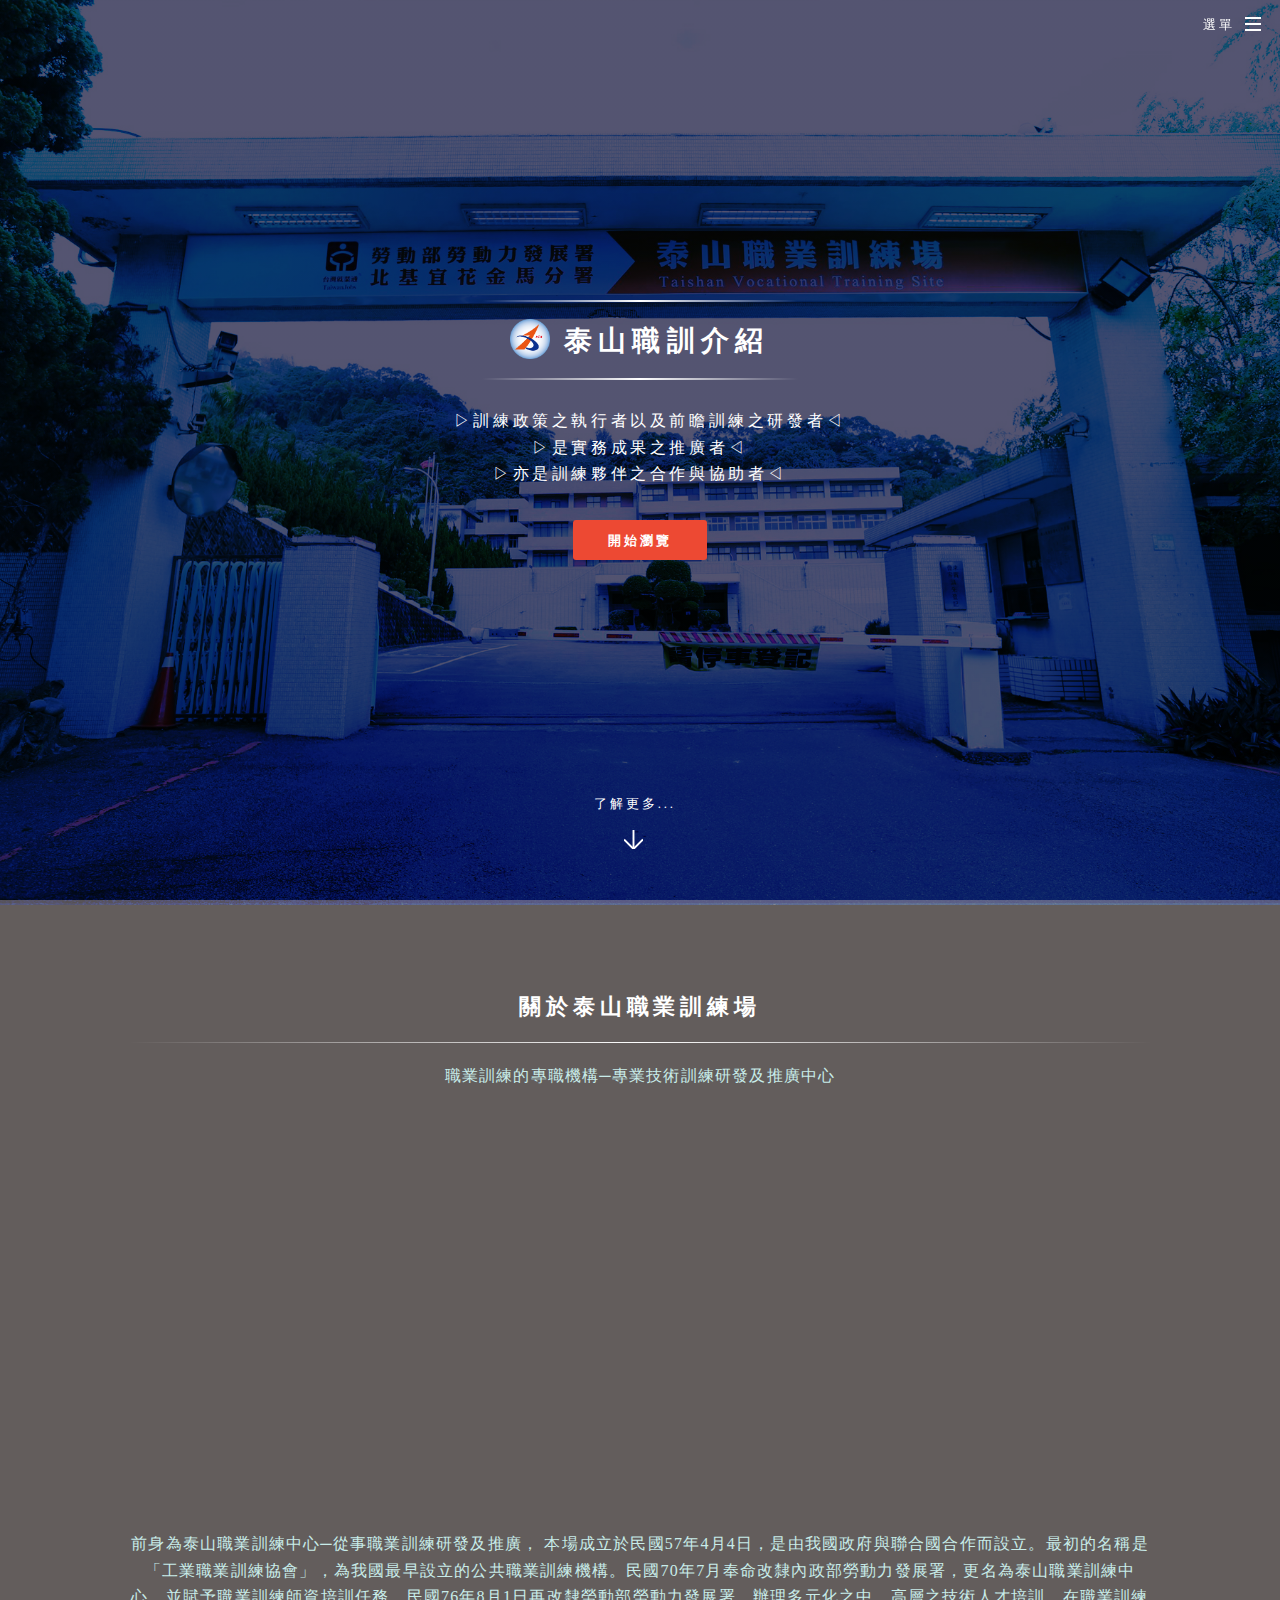
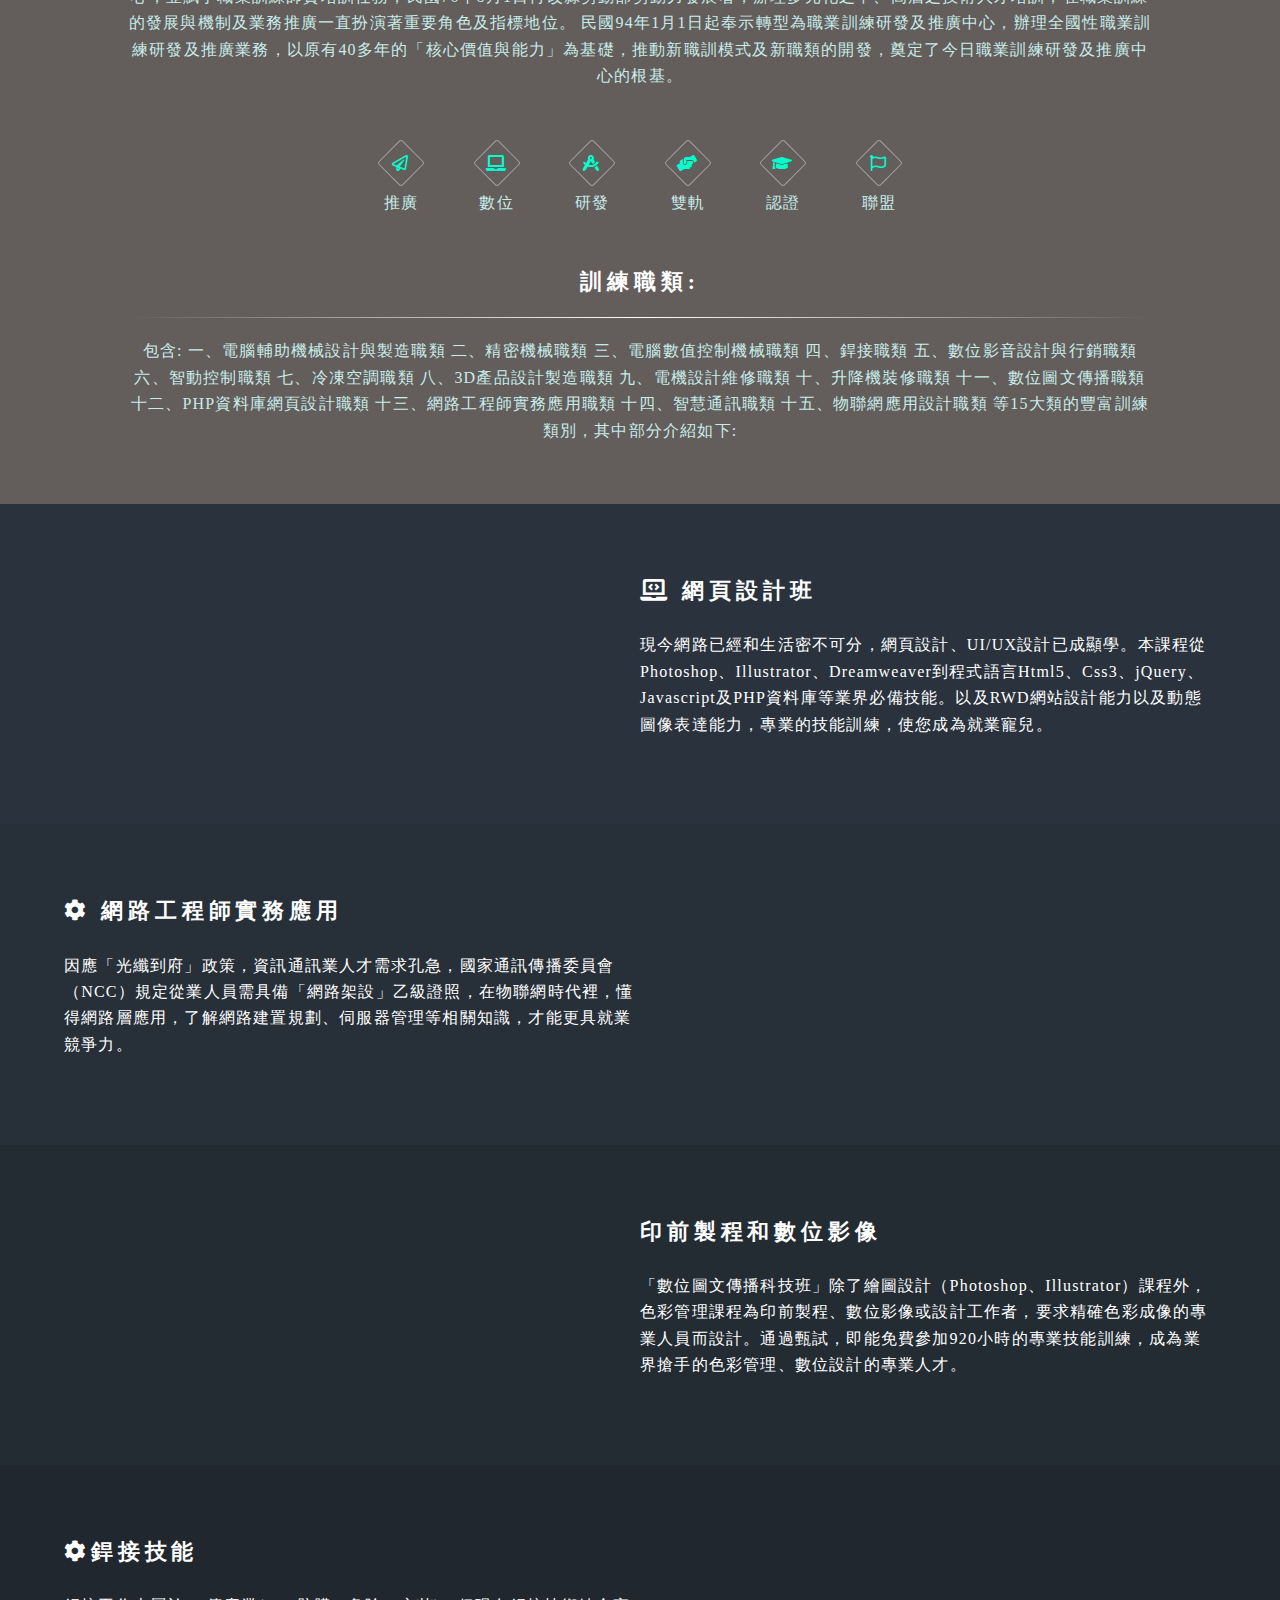
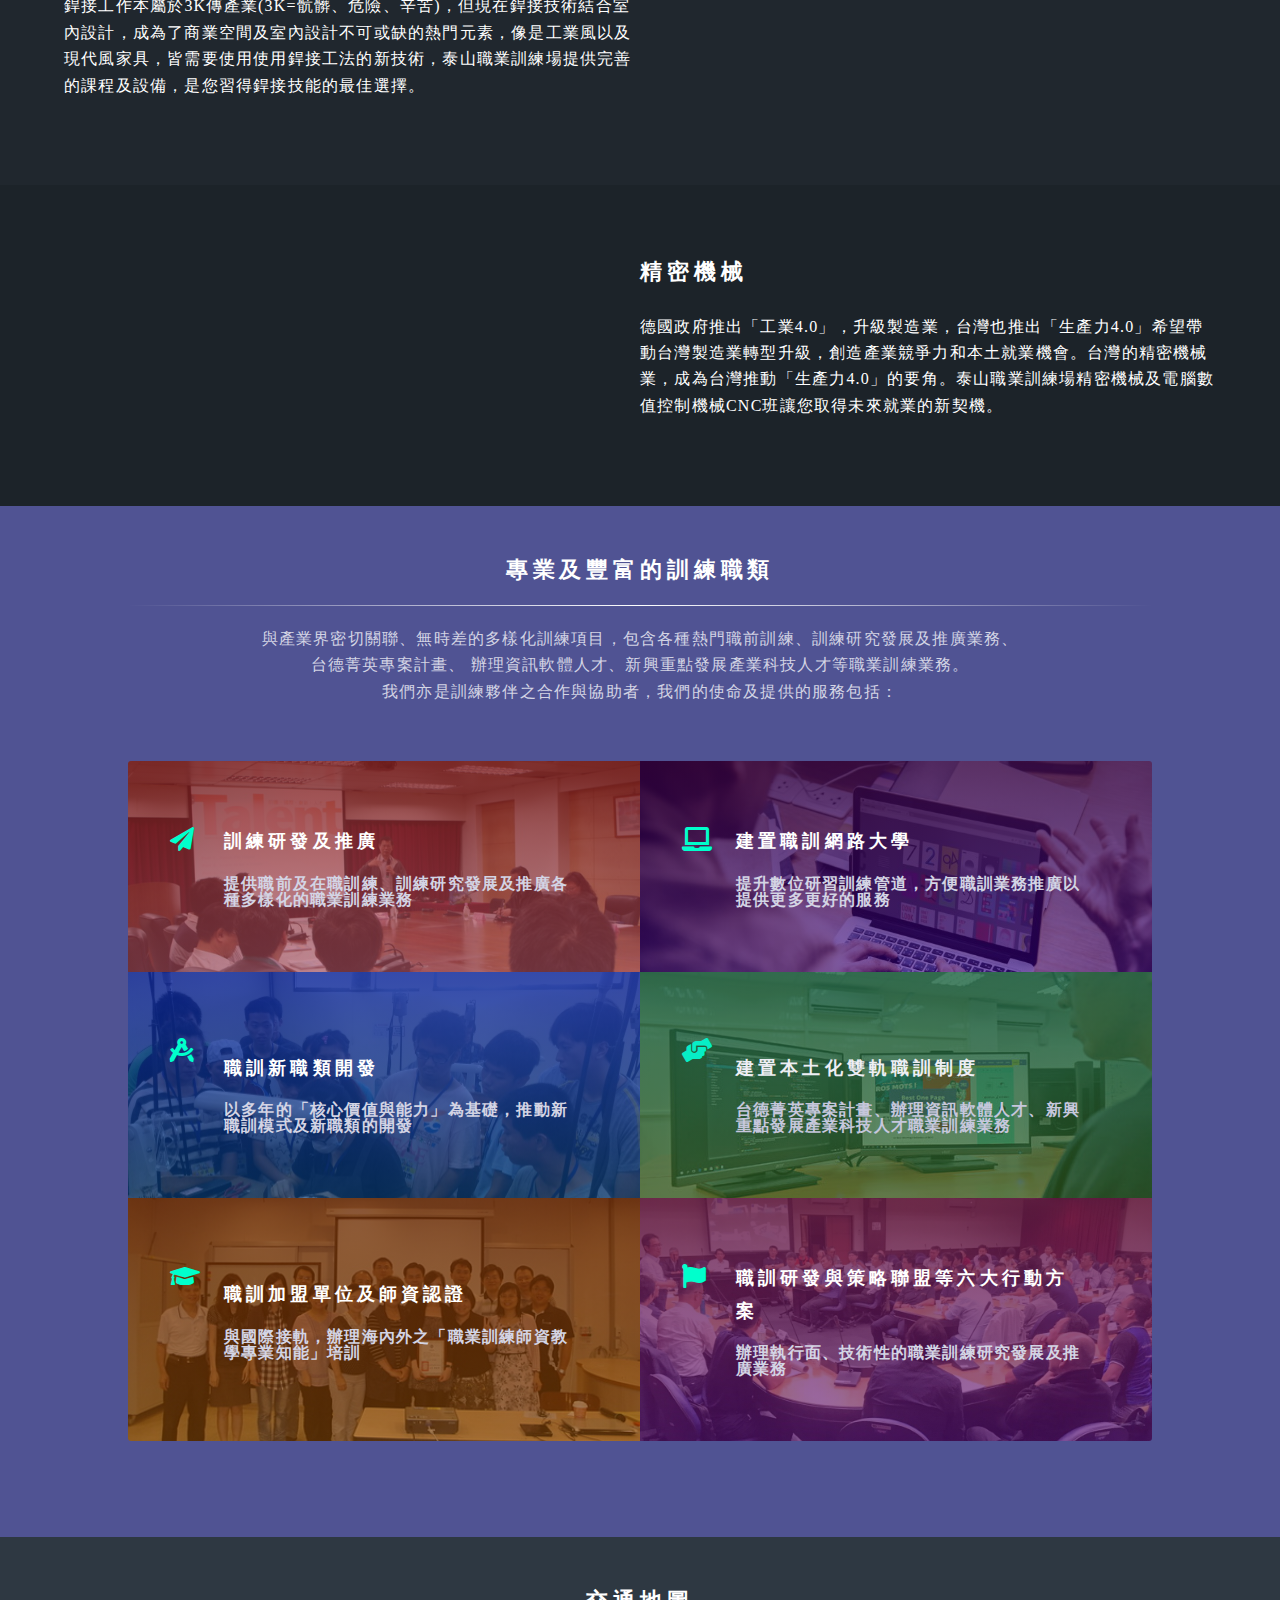
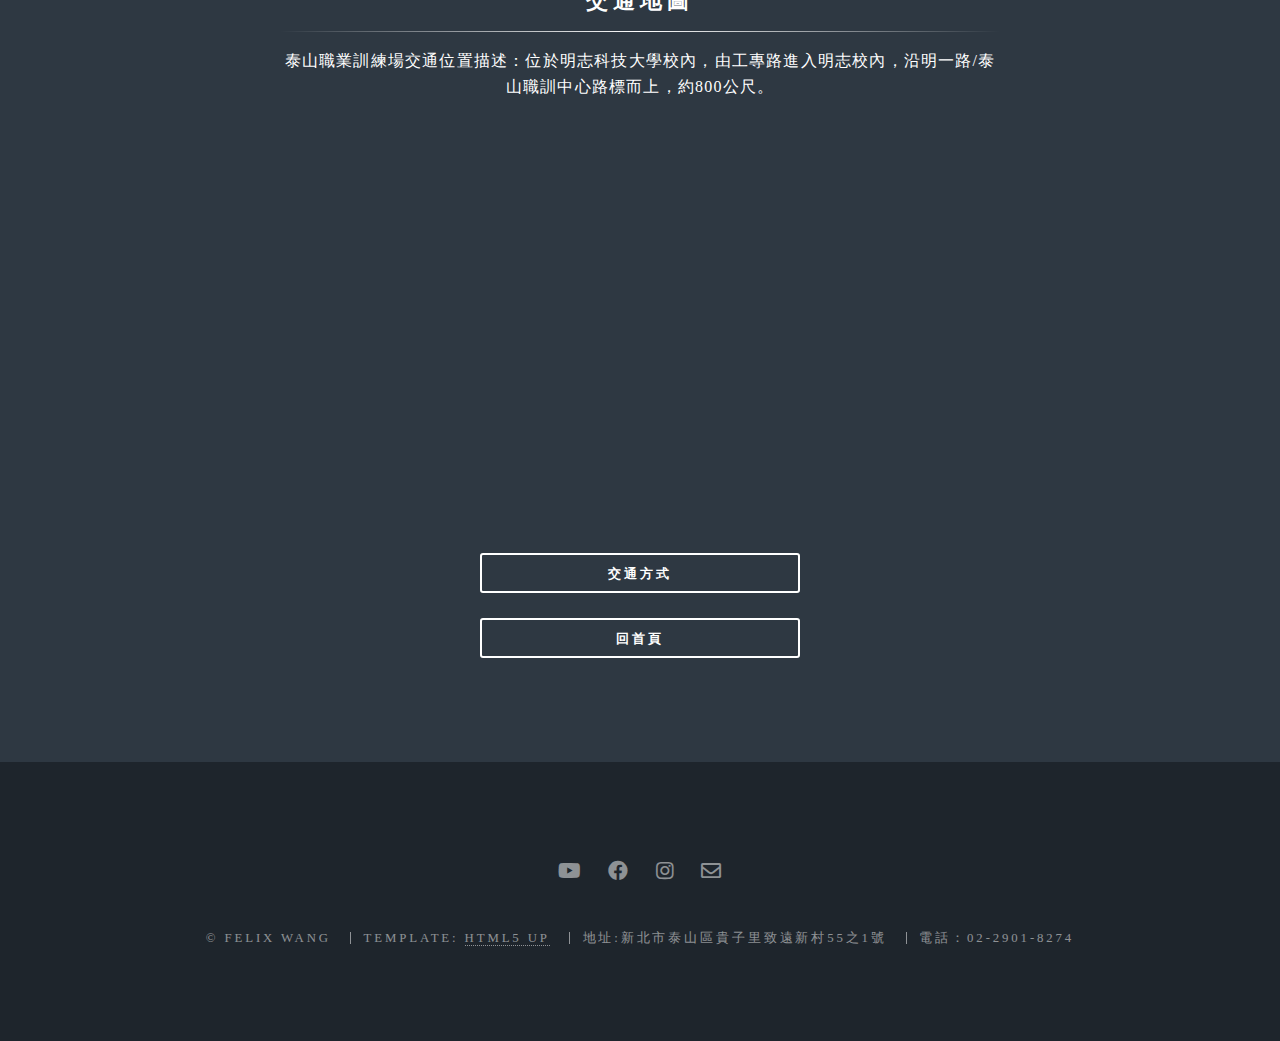
==== commit ddacdc9b: "修改分隔發光效果及分隔位置" ====
--- a/index.html
+++ b/index.html
@@ -11,10 +11,10 @@
 	<meta charset="utf-8" />
 	<meta name="viewport" content="width=device-width, initial-scale=1, user-scalable=no" />
 	<link rel="stylesheet" href="assets/css/main.css" />
-	<link rel="stylesheet" href="./css/all.min.css"> <!-- fontawesome的CSS -->
+	<!-- <link rel="stylesheet" href="./css/all.min.css"> --> <!-- fontawesome的CSS -->
 	<link href="images/favicon.ico" rel="icon" type="image/x-icon" />
 	<meta http-equiv="X-UA-Compatible" content="IE=edge" />
-	<meta name="viewport" content="width=device-width, initial-scale=1" />
+	<!-- <meta name="viewport" content="width=device-width, initial-scale=1" /> -->
 	<link rel="apple-touch-icon-precomposed" sizes="114x114" href="/images/fav.png" />
 	<meta http-equiv="Content-Type" content="text/html; charset=utf-8" />
 	<noscript>
@@ -276,7 +276,15 @@
             100% {
                 filter: drop-shadow(0 0 5px rgb(255, 255, 255)) drop-shadow(0 0 3px rgb(194, 255, 39)) drop-shadow(0 0 3px rgb(179, 255, 28));
             }
-        }
+		}
+		.icons.major li{
+			margin-top: 40px;
+			
+		}
+		.icons.major li div{
+			margin-top: 10px;
+			margin-bottom: -20px;
+		}
 							
 	</style>
 
@@ -315,10 +323,10 @@
 				<h2>
 					<img src="logo.png" width=40px class="img">
 					<span style="line-height: 60px;">泰山職訓介紹</span></h2>
-
-				<p>訓練政策之執行者以及前瞻訓練之研發者<br />
-					是實務成果之推廣者<br />
-					亦是訓練夥伴之合作與協助者<br />
+				
+				<p>　▷訓練政策之執行者以及前瞻訓練之研發者◁<br />
+					▷是實務成果之推廣者◁<br />
+					▷亦是訓練夥伴之合作與協助者◁<br />
 					<!-- 					crafted by <a href="http://html5up.net">HTML5 UP</a>.</p> -->
 					<ul class="actions special">
 						<li><a href="#one" class="button pp scrolly">開始瀏覽</a></li>
@@ -333,6 +341,7 @@
 				<header class="major">
 					<p id="one" style="clear:both; margin-top:-10px;margin-bottom:-10px">&nbsp;</p>
 					<h2 style="clear:both; border-bottom:0;padding-bottom:0px;margin-bottom:-20px">關於泰山職業訓練場</h2>
+					<hr class="hr2">
 					<p>職業訓練的專職機構─專業技術訓練研發及推廣中心</p>
 					<div class="video-container2">
 						<iframe
@@ -348,11 +357,19 @@
 						民國94年1月1日起奉示轉型為職業訓練研發及推廣中心，辦理全國性職業訓練研發及推廣業務，以原有40多年的「核心價值與能力」為基礎，推動新職訓模式及新職類的開發，奠定了今日職業訓練研發及推廣中心的根基。
 
 					</div>
-					<hr class="hr1">
+					<!-- <hr class="hr1"> -->
+					<ul class="icons major">
+						<li><span class="icon far fa-paper-plane major style1"><span class="label">推廣</span></span><div>推廣</div></li>
+						<li><span class="icon fas fa-laptop major style1"><span class="label">數位</span></span><div>數位</div></li>
+						<li><span class="icon fas fa-drafting-compass major style1"><span class="label">開發</span></span><div>研發</div></li>
+						<li><span class="icon fas fa-hands-helping major style1"><span class="label">雙軌</span></span><div>雙軌</div></li>
+						<li><span class="icon fas fas fa-graduation-cap major style1"><span class="label">認證</span></span><div>認證</div></li>						
+						<li><span class="icon far fa-flag major style1"><span class="label">聯盟</span></span><div>聯盟</div></li>						
+					</ul>
 
 					<h2 style="clear:both; border-bottom:0;padding-bottom:0px;margin-top:0px;margin-bottom:-20px">訓練職類:
 					</h2>
-					
+					<hr class="hr2">
 					<div  class="intro">包含:
 						一、電腦輔助機械設計與製造職類
 						二、精密機械職類
@@ -479,22 +496,22 @@
 				</header>
 				<ul class="features">
 					<li class="icon far fa-paper-plane">
-						<h3>訓練研發</h3>
+						<h3>訓練研發及推廣</h3>
 						<p>提供職前及在職訓練、訓練研究發展及推廣各種多樣化的職業訓練業務</p>
 					</li>
 					<li class="icon fas fa-laptop">
 						<h3>建置職訓網路大學</h3>
 						<p>提升數位研習訓練管道，方便職訓業務推廣以提供更多更好的服務</p>
 					</li>
-					<li class="icon fas fa-code">
+					<li class="icon fas fa-drafting-compass">　
 						<h3>職訓新職類開發</h3>
 						<p>以多年的「核心價值與能力」為基礎，推動新職訓模式及新職類的開發</p>
 					</li>
-					<li class="icon fas fa-headphones">
+					<li class="icon fas fa-hands-helping">　
 						<h3>建置本土化雙軌職訓制度</h3>
 						<p>台德菁英專案計畫、辦理資訊軟體人才、新興重點發展產業科技人才職業訓練業務</p>
 					</li>
-					<li class="icon far fa-heart">
+					<li class="icon fas fa-graduation-cap">　
 						<h3>職訓加盟單位及師資認證</h3>
 						<p>與國際接軌，辦理海內外之「職業訓練師資教學專業知能」培訓</p>
 					</li>
--- a/assets/css/main.css
+++ b/assets/css/main.css
@@ -2052,13 +2052,14 @@
 	.icon {
 		text-decoration: none;
 		border-bottom: none;
+		
 		position: relative;
 	}
 
 		.icon:before {
 			-moz-osx-font-smoothing: grayscale;
 			-webkit-font-smoothing: antialiased;
-			font-family: "Font Awesome 5 Free", "Font Awesome 5 Brands";
+			font-family: "Font Awesome 5 Free", "Font Awesome 5 Brands", "Microsoft JhengHei";
 			font-style: normal;
 			text-transform: none !important;
 		}
@@ -2073,13 +2074,15 @@
 			-ms-transform: rotate(-45deg);
 			transform: rotate(-45deg);
 			border-radius: 3px;
-			border: solid 2px #fff;
+			border: solid 1px rgb(255, 255, 255);
+			border-color: rgb(162, 162, 162) !important;
+			/* background: #fff; */
 			display: inline-block;
-			font-size: 1.35em;
-			height: calc(3em + 2px);
-			line-height: 3em;
+			font-size: 1.0em;
+			height: calc(2em + 2px);
+			line-height: 2em;
 			text-align: center;
-			width: calc(3em + 2px);
+			width: calc(2em + 2px);
 		}
 
 			.icon.major:before {
@@ -2088,13 +2091,13 @@
 				-ms-transform: rotate(45deg);
 				transform: rotate(45deg);
 				display: inline-block;
-				font-size: 1.5em;
+				font-size: 1.0em;
 			}
 
 			@media screen and (max-width: 736px) {
 
 				.icon.major {
-					font-size: 1em;
+					font-size: 0.8em;
 				}
 
 			}
@@ -3718,13 +3721,29 @@
 				-webkit-transition-delay: 0.25s;
 				-ms-transition-delay: 0.25s;
 				transition-delay: 0.25s;
-				background: #fff;
+				background:linear-gradient(to right, rgba(255, 255, 255, 0), rgba(255, 255, 255, 1), rgba(255, 255, 255, 0));
 				content: '';
 				display: block;
 				height: 2px;
 				position: absolute;
 				width: 100%;
-			}
+				animation-name:glow0 ;
+				animation-duration: 1s;
+				animation-iteration-count: infinite;
+				animation-direction: alternate;  
+				transition: all 0.4s ease;	
+			}
+			@keyframes glow0 {
+				0% {
+					filter: drop-shadow(0 0 5px rgb(255, 255, 255)) drop-shadow(0 0 3px rgb(75, 174, 255)) drop-shadow(0 0 3px rgb(60, 174, 255));
+				}
+				50% {
+					filter: drop-shadow(0 0 5px rgb(255, 255, 255)) drop-shadow(0 0 3px rgb(0, 255, 115)) drop-shadow(0 0 3px rgb(18, 255, 58));
+				}
+				100% {
+					filter: drop-shadow(0 0 5px rgb(255, 255, 255)) drop-shadow(0 0 3px rgb(194, 255, 39)) drop-shadow(0 0 3px rgb(179, 255, 28));
+				}
+			}			
 
 			#banner h2:before {
 				top: 0;
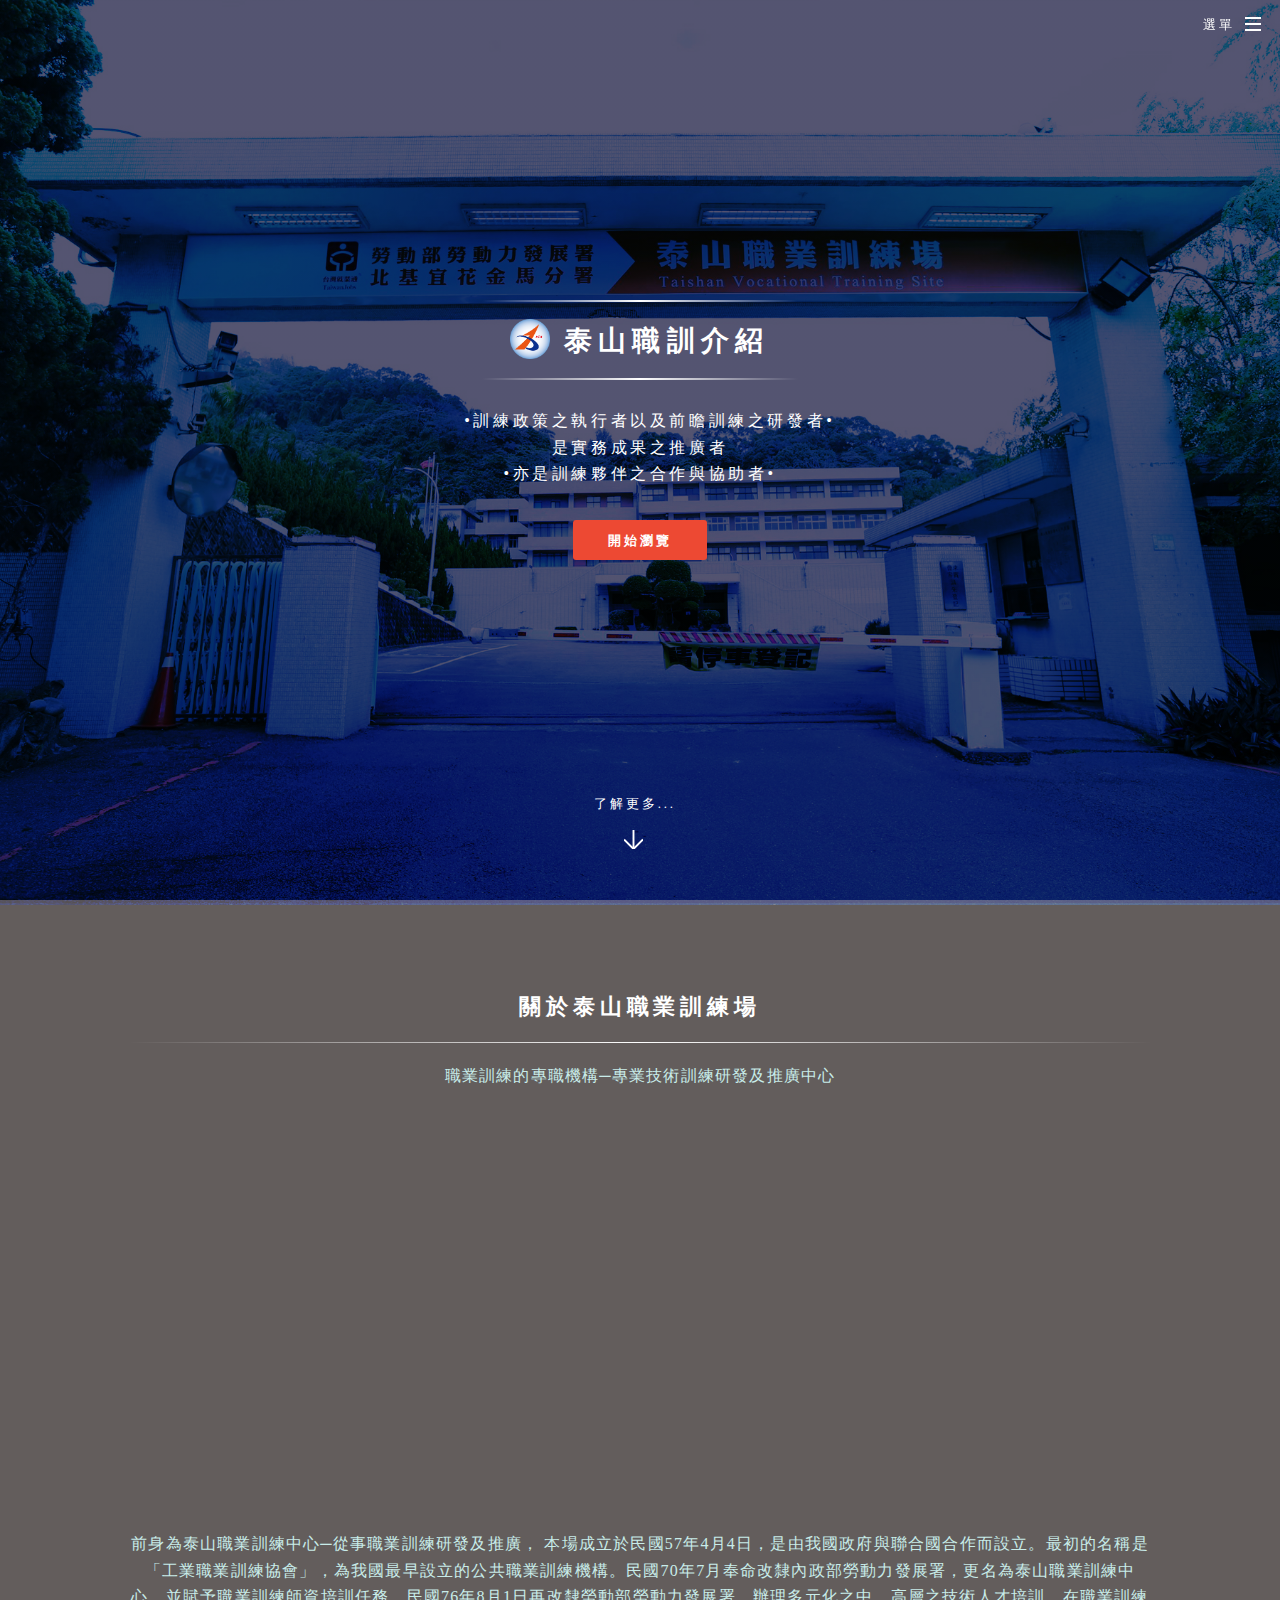
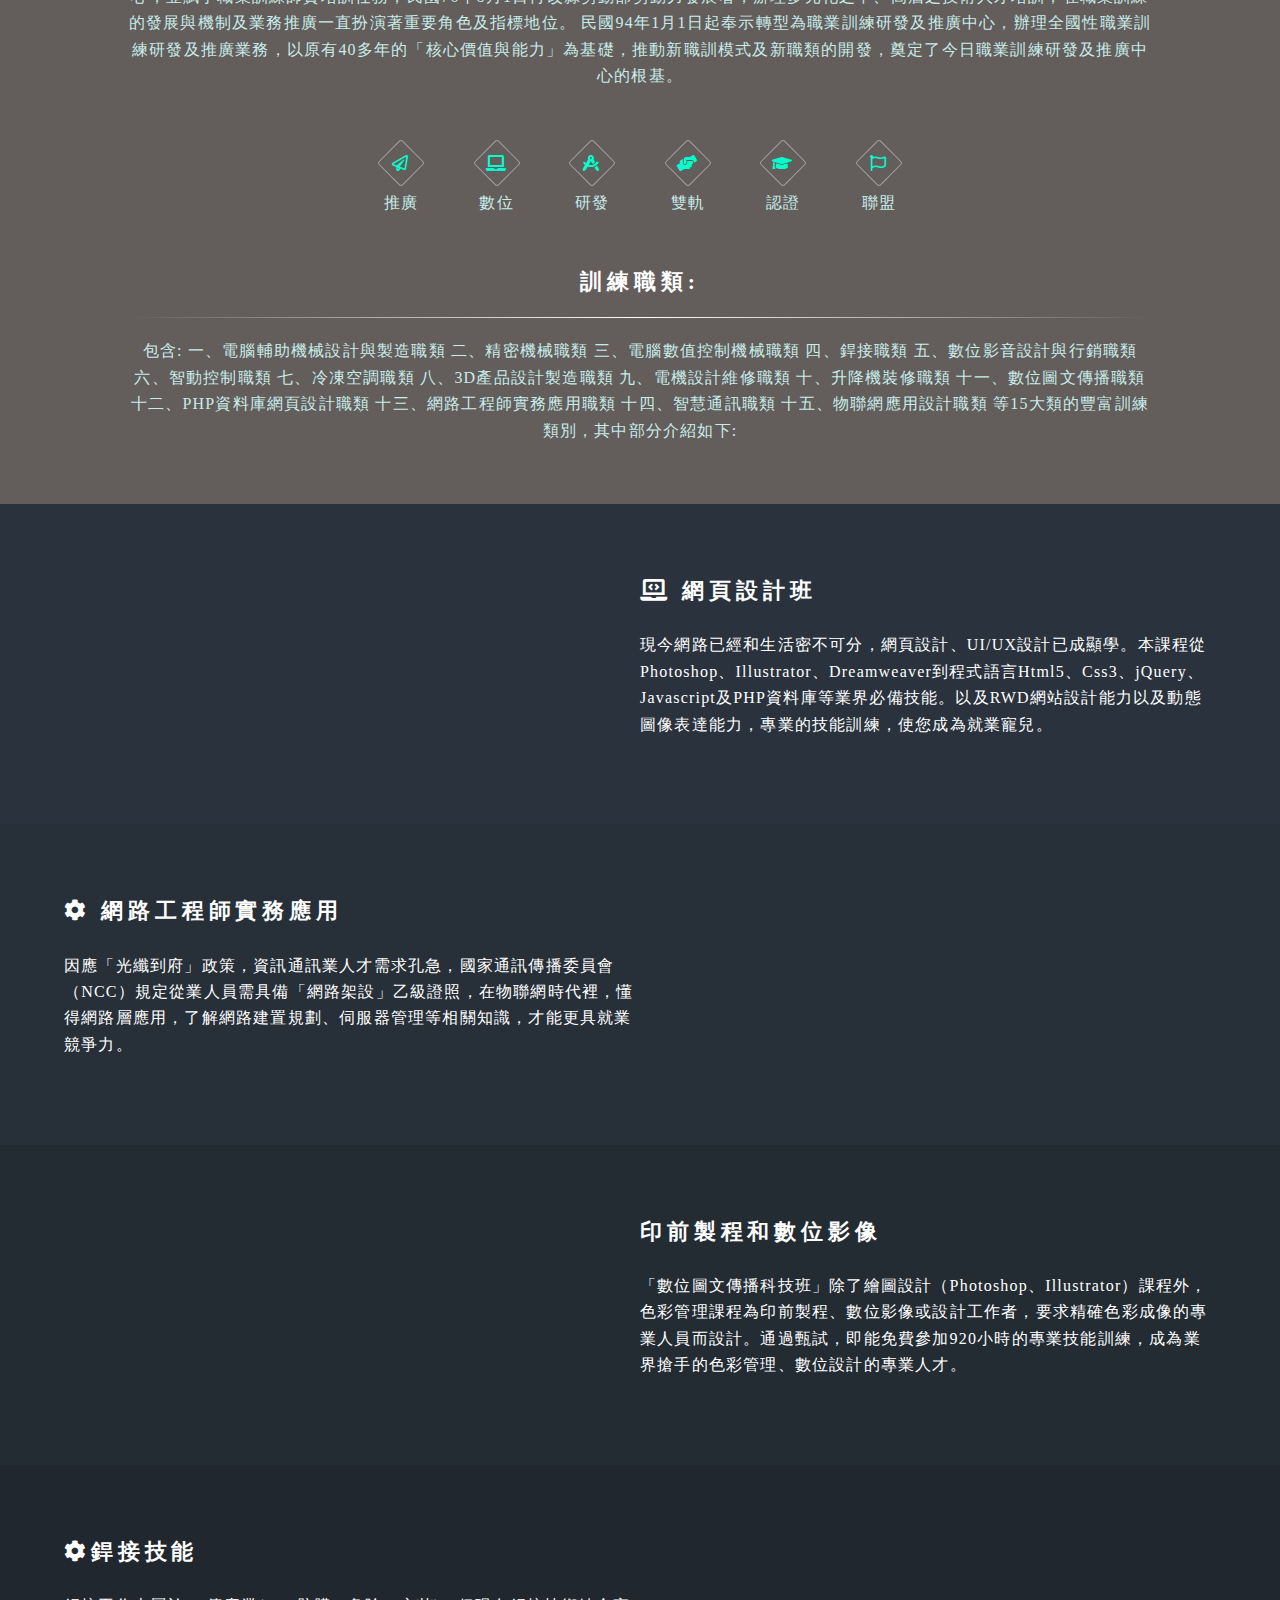
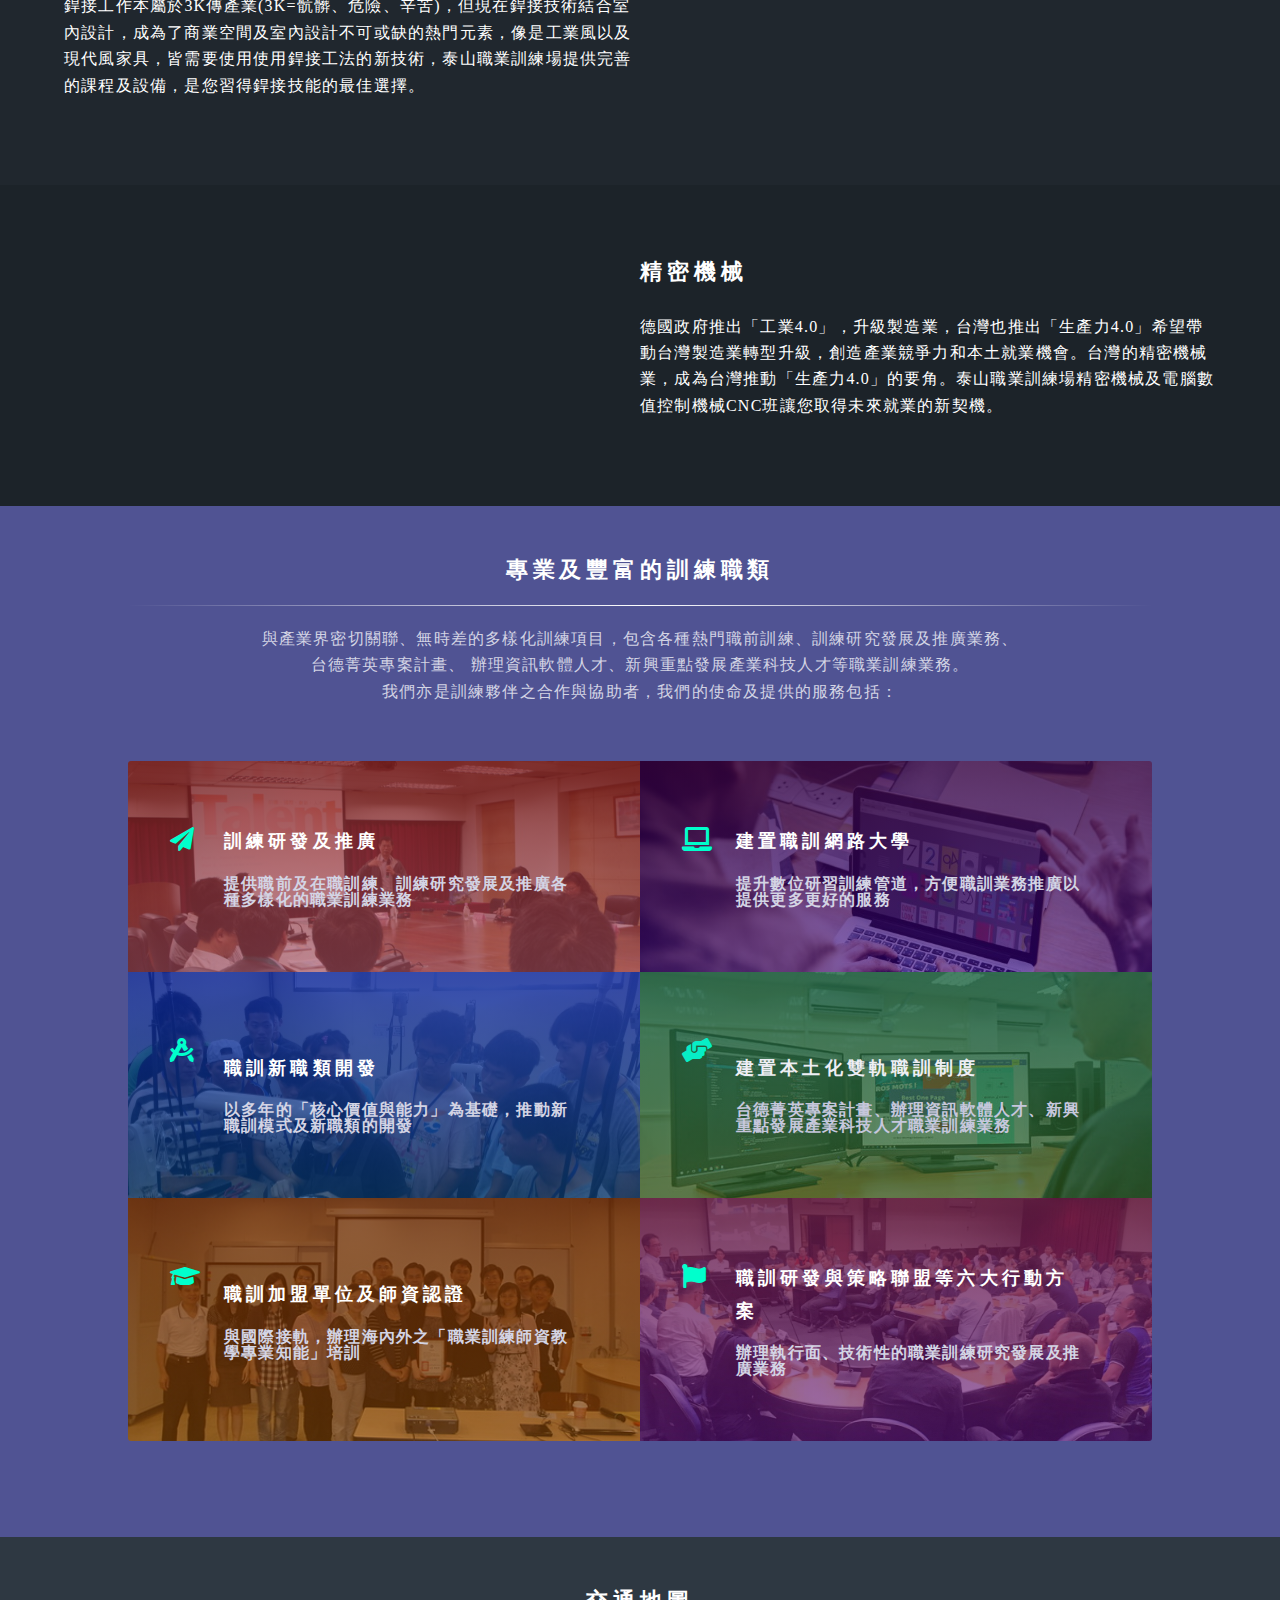
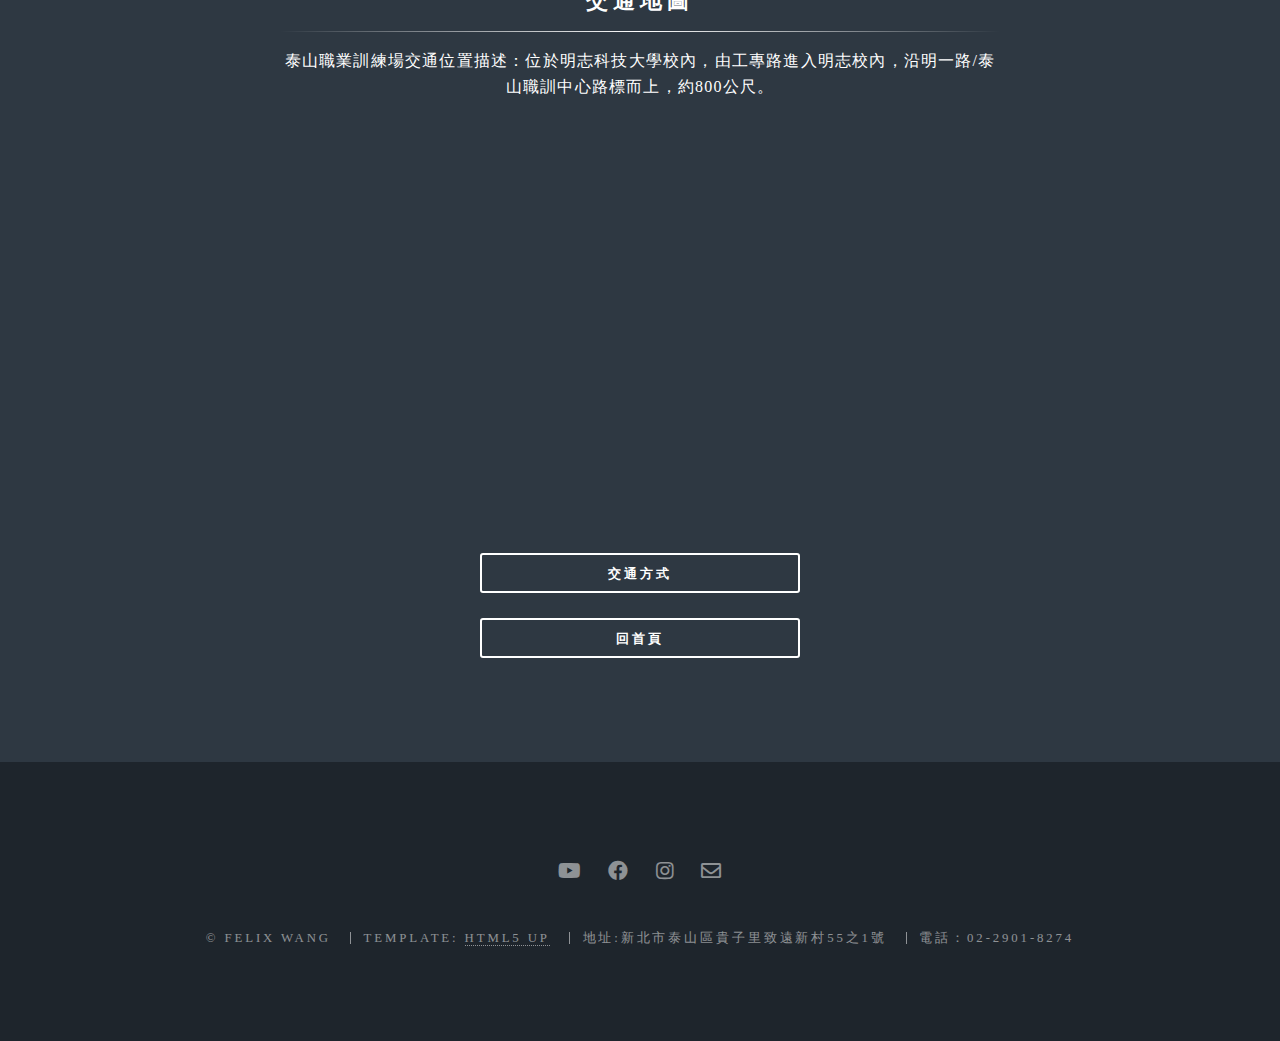
==== commit 6eca11e5: "修改標題說明" ====
--- a/index.html
+++ b/index.html
@@ -324,9 +324,9 @@
 					<img src="logo.png" width=40px class="img">
 					<span style="line-height: 60px;">泰山職訓介紹</span></h2>
 				
-				<p>　▷訓練政策之執行者以及前瞻訓練之研發者◁<br />
-					▷是實務成果之推廣者◁<br />
-					▷亦是訓練夥伴之合作與協助者◁<br />
+				<p>　•訓練政策之執行者以及前瞻訓練之研發者•<br />
+					是實務成果之推廣者<br />
+					•亦是訓練夥伴之合作與協助者•<br />
 					<!-- 					crafted by <a href="http://html5up.net">HTML5 UP</a>.</p> -->
 					<ul class="actions special">
 						<li><a href="#one" class="button pp scrolly">開始瀏覽</a></li>
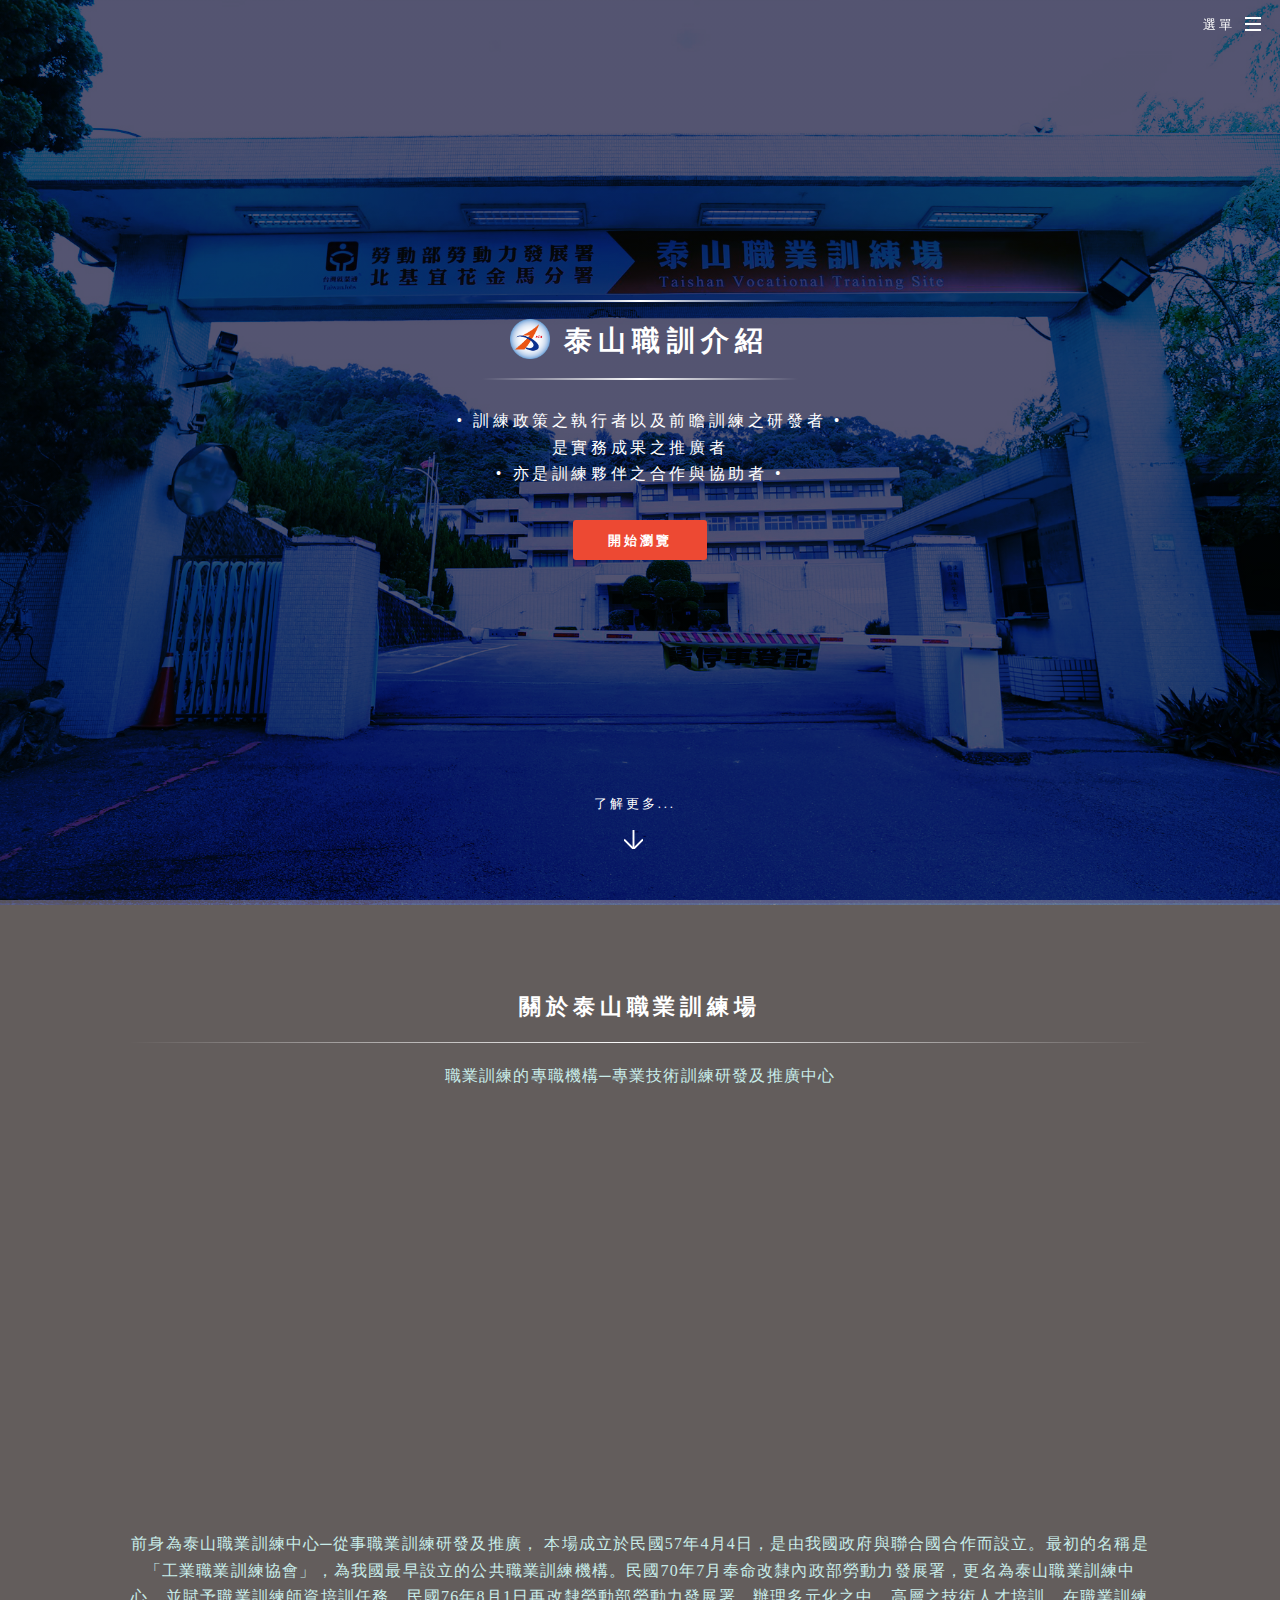
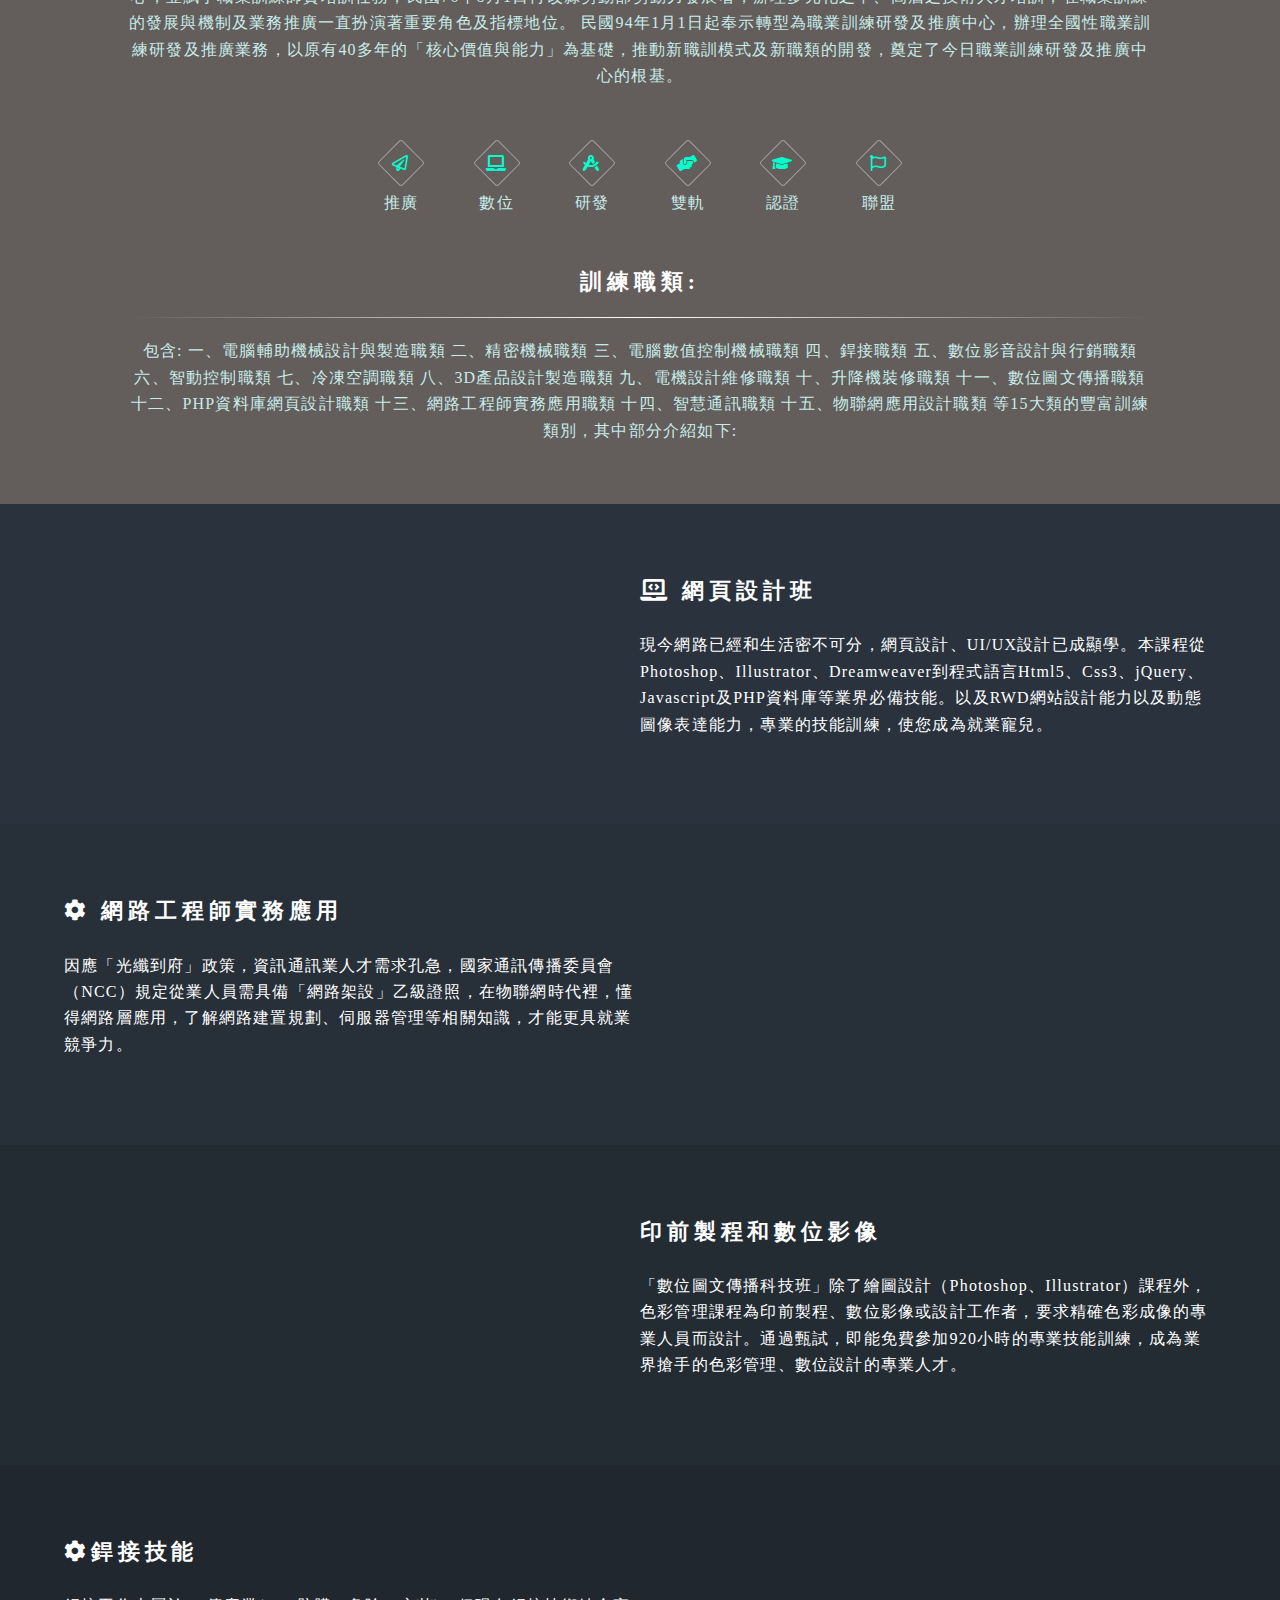
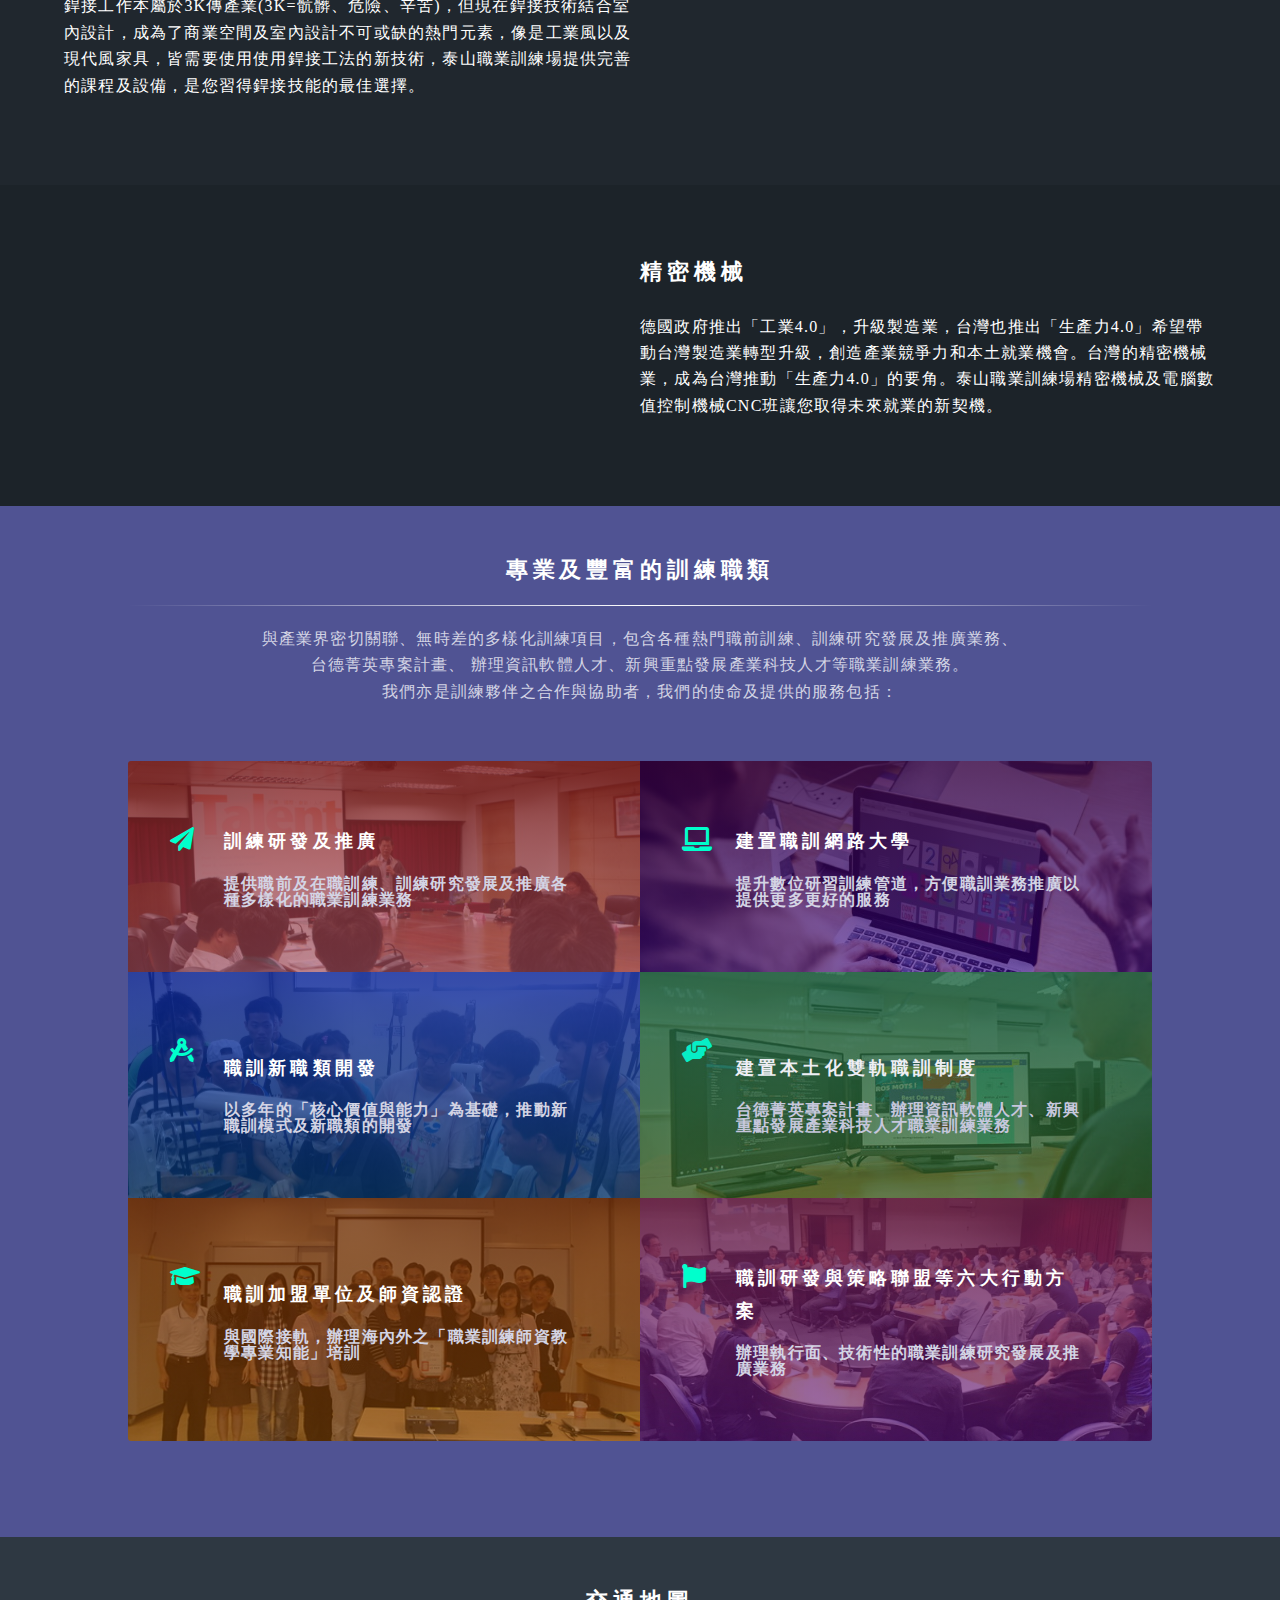
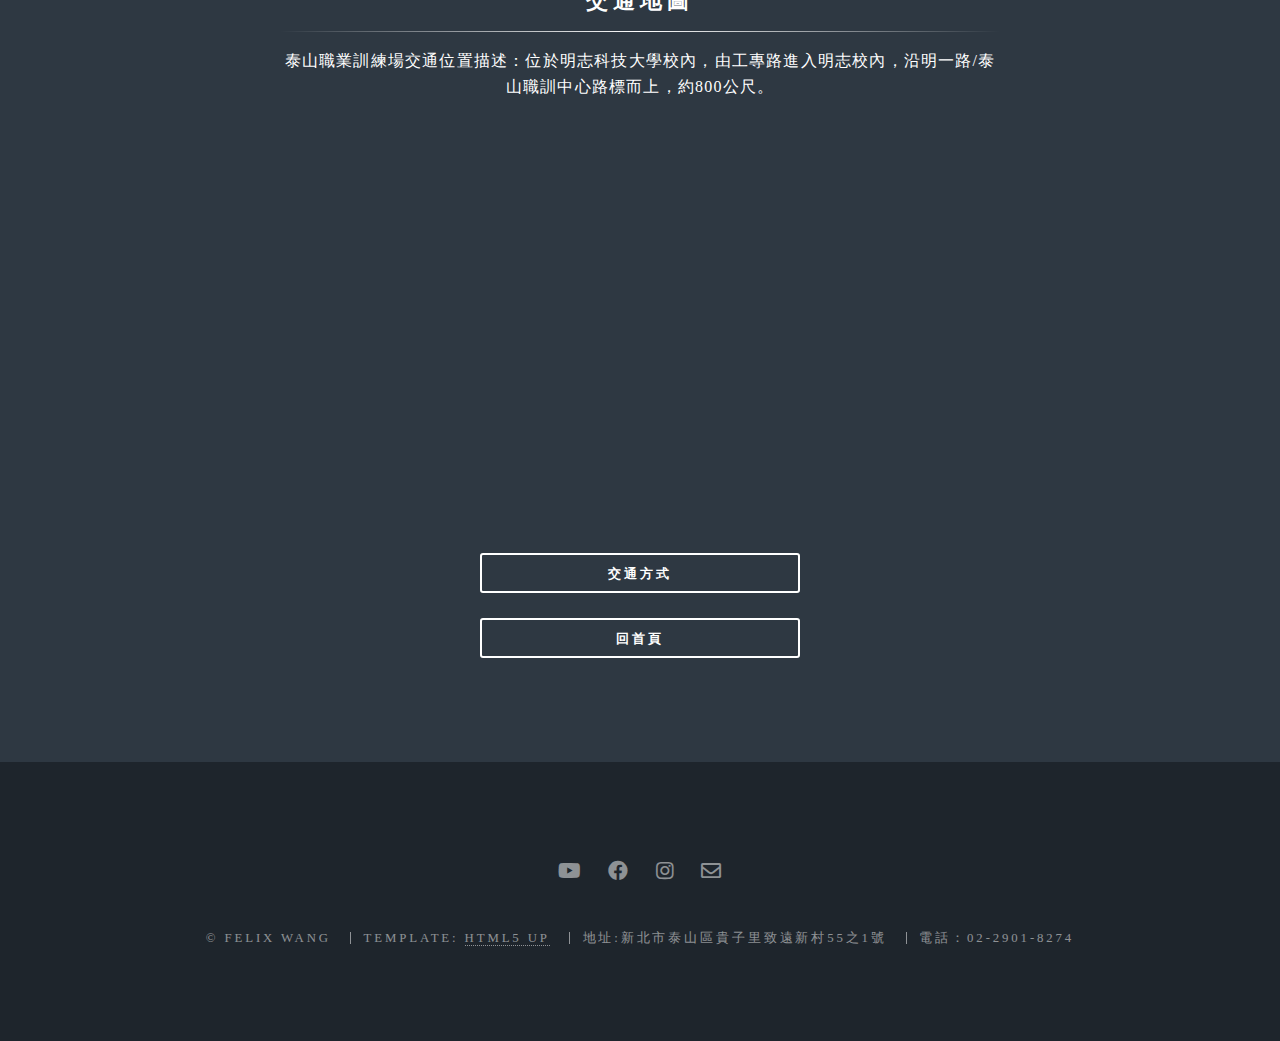
==== commit 14e1a604: "修改標題說明" ====
--- a/index.html
+++ b/index.html
@@ -324,9 +324,9 @@
 					<img src="logo.png" width=40px class="img">
 					<span style="line-height: 60px;">泰山職訓介紹</span></h2>
 				
-				<p>　•訓練政策之執行者以及前瞻訓練之研發者•<br />
+				<p>　• 訓練政策之執行者以及前瞻訓練之研發者 •<br />
 					是實務成果之推廣者<br />
-					•亦是訓練夥伴之合作與協助者•<br />
+					• 亦是訓練夥伴之合作與協助者 •<br />
 					<!-- 					crafted by <a href="http://html5up.net">HTML5 UP</a>.</p> -->
 					<ul class="actions special">
 						<li><a href="#one" class="button pp scrolly">開始瀏覽</a></li>
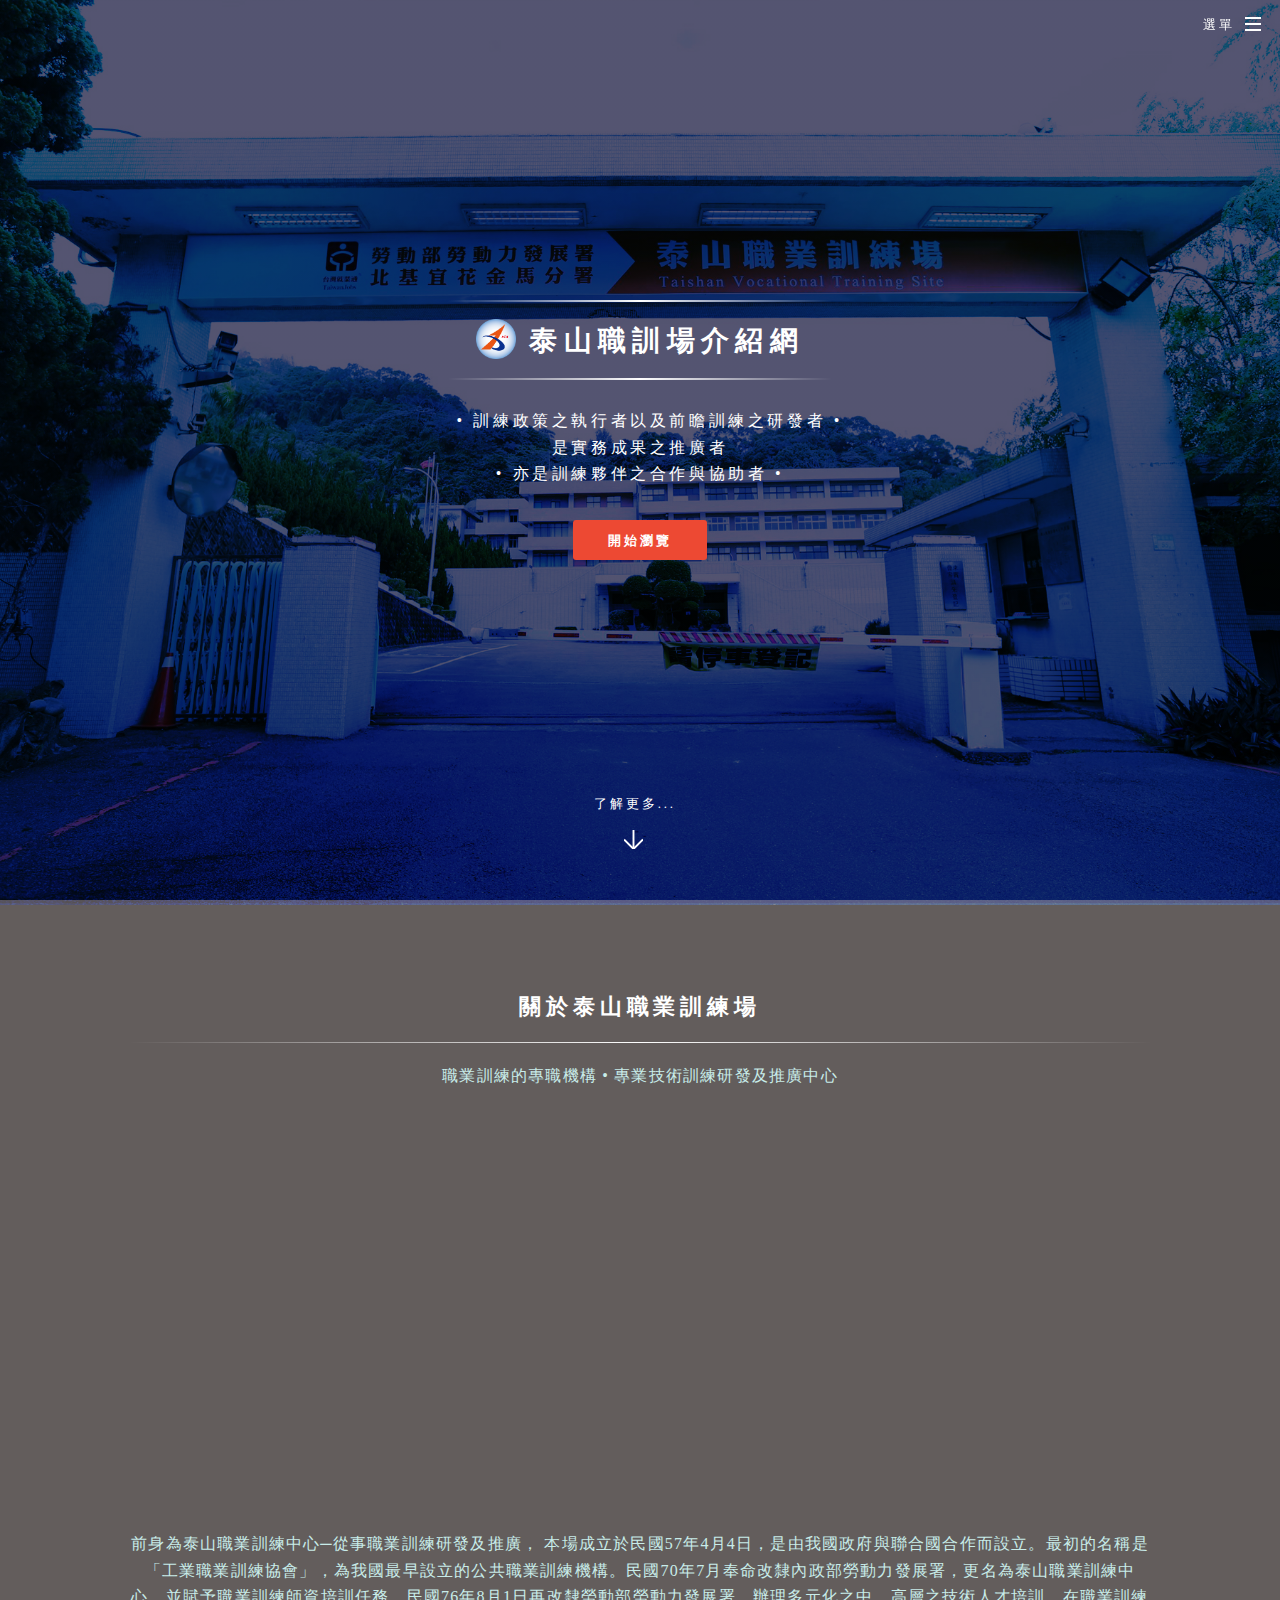
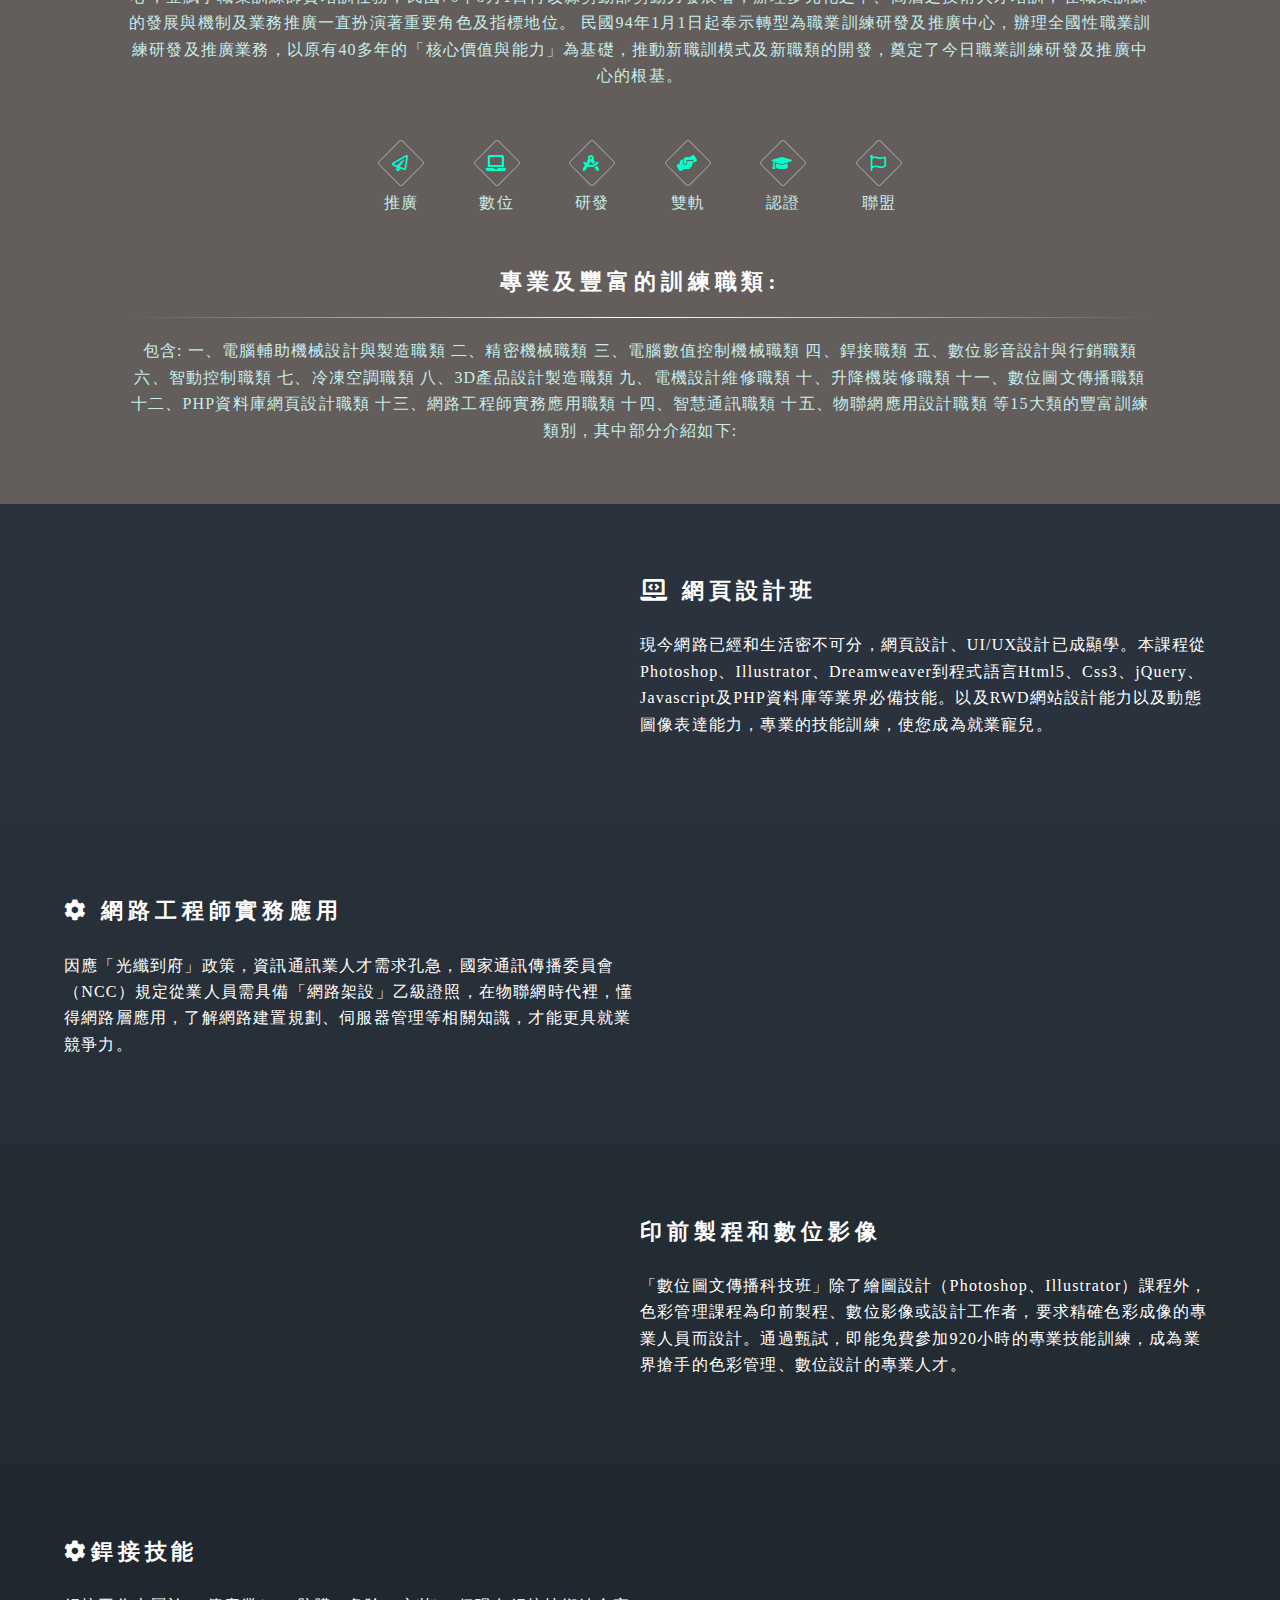
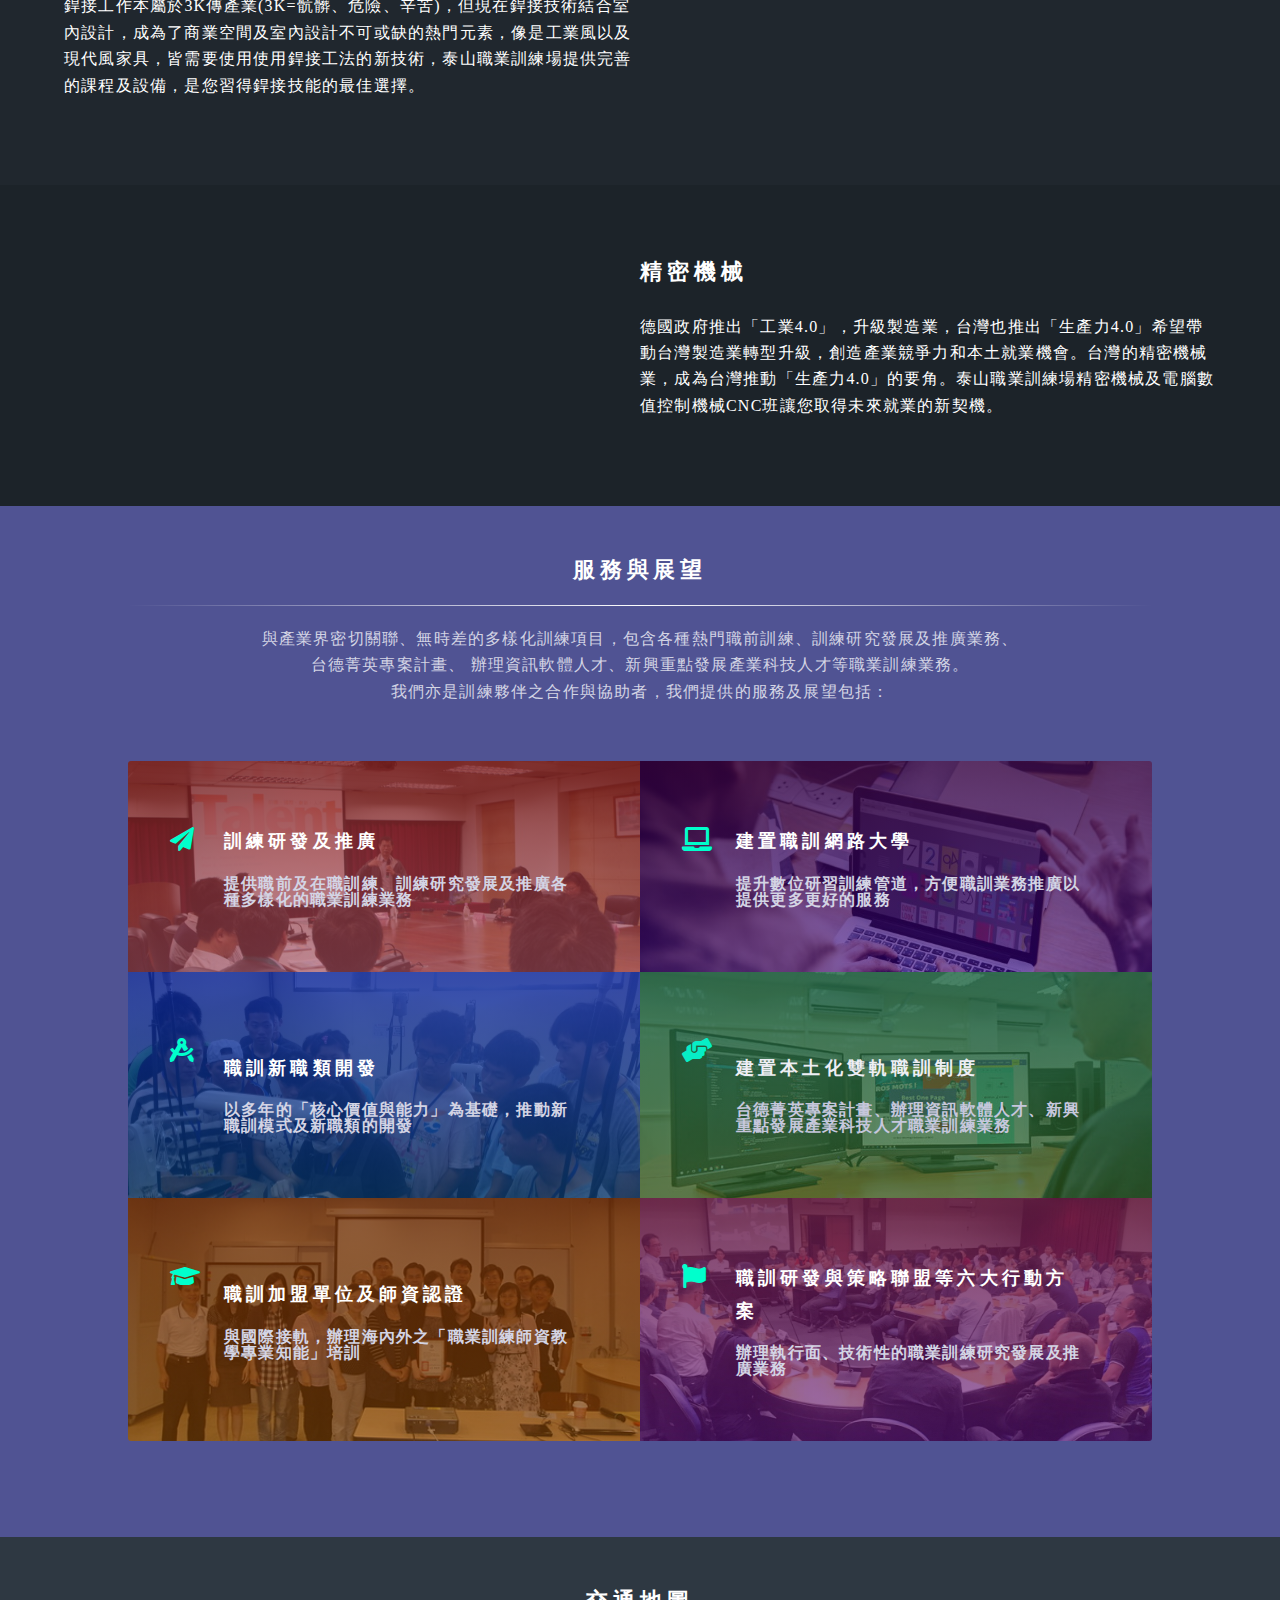
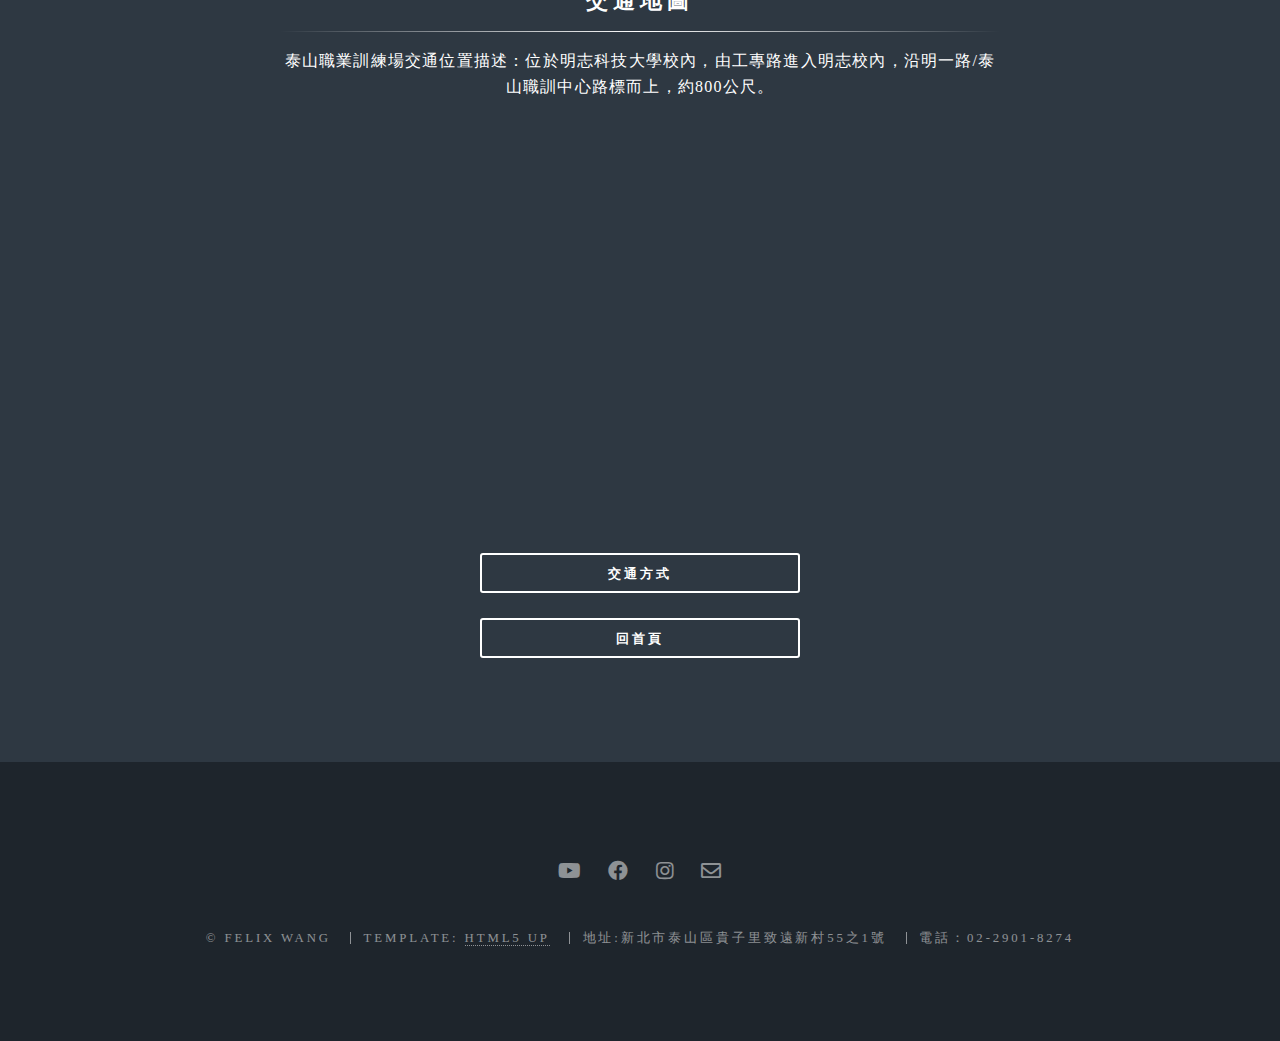
==== commit b84e5e55: "標題及部分間隙調整" ====
--- a/index.html
+++ b/index.html
@@ -7,11 +7,12 @@
 <html>
 
 <head>
-	<title>泰山職業訓練場</title>
+	<title>泰山職訓場介紹網</title>
 	<meta charset="utf-8" />
 	<meta name="viewport" content="width=device-width, initial-scale=1, user-scalable=no" />
 	<link rel="stylesheet" href="assets/css/main.css" />
-	<!-- <link rel="stylesheet" href="./css/all.min.css"> --> <!-- fontawesome的CSS -->
+	<!-- <link rel="stylesheet" href="./css/all.min.css"> -->
+	<!-- fontawesome的CSS -->
 	<link href="images/favicon.ico" rel="icon" type="image/x-icon" />
 	<meta http-equiv="X-UA-Compatible" content="IE=edge" />
 	<!-- <meta name="viewport" content="width=device-width, initial-scale=1" /> -->
@@ -37,6 +38,7 @@
 
 		}
 
+
 		@media screen and (max-width: 1680px) {
 
 			.video-container2 {
@@ -130,11 +132,30 @@
 
 		}
 
+		@media screen and (max-width: 1920px) {
+
+			.video-container {
+
+				margin-bottom: -3.8%;
+			}
+
+		}
+
+
 		@media screen and (max-width: 1680px) {
 
 			.video-container {
 
-				margin-bottom: -3.8%;
+				margin-bottom: -4%;
+			}
+
+		}
+
+		@media screen and (max-width: 1480px) {
+
+			.video-container {
+
+				margin-bottom: -4.5%;
 			}
 
 		}
@@ -144,6 +165,15 @@
 			.video-container {
 
 				margin-bottom: -5.85%;
+			}
+
+		}
+
+		@media screen and (max-width: 1008px) {
+
+			.video-container {
+
+				margin-bottom: -8.925%;
 			}
 
 		}
@@ -229,63 +259,71 @@
 			height: 100%;
 		}
 
-			/* 透明漸變<hr> - color - transparent */
+		/* 透明漸變<hr> - color - transparent */
 
 		.hr1 {
 			border: 0;
 			height: 1px;
-			margin-top:50px;
+			margin-top: 50px;
 			margin-bottom: 50px;
 			background-image: linear-gradient(to right, rgba(255, 255, 255, 0), rgba(255, 255, 255, 1), rgba(255, 255, 255, 0));
-			animation-name:glow1 ;
+			animation-name: glow1;
 			animation-duration: 1s;
 			animation-iteration-count: infinite;
-			animation-direction: alternate;  
-			transition: all 0.4s ease;			          
-        }
-        @keyframes glow1 {
+			animation-direction: alternate;
+			transition: all 0.4s ease;
+		}
+
+		@keyframes glow1 {
 			0% {
-                filter: drop-shadow(0 0 5px rgb(255, 255, 255)) drop-shadow(0 0 3px rgb(75, 174, 255)) drop-shadow(0 0 3px rgb(60, 174, 255));
-            }
-            50% {
-                filter: drop-shadow(0 0 5px rgb(255, 255, 255)) drop-shadow(0 0 3px rgb(0, 255, 115)) drop-shadow(0 0 3px rgb(18, 255, 58));
-            }
-            100% {
-                filter: drop-shadow(0 0 5px rgb(255, 255, 255)) drop-shadow(0 0 3px rgb(194, 255, 39)) drop-shadow(0 0 3px rgb(179, 255, 28));
-            }
-        }	
+				filter: drop-shadow(0 0 5px rgb(255, 255, 255)) drop-shadow(0 0 3px rgb(75, 174, 255)) drop-shadow(0 0 3px rgb(60, 174, 255));
+			}
+
+			50% {
+				filter: drop-shadow(0 0 5px rgb(255, 255, 255)) drop-shadow(0 0 3px rgb(0, 255, 115)) drop-shadow(0 0 3px rgb(18, 255, 58));
+			}
+
+			100% {
+				filter: drop-shadow(0 0 5px rgb(255, 255, 255)) drop-shadow(0 0 3px rgb(194, 255, 39)) drop-shadow(0 0 3px rgb(179, 255, 28));
+			}
+		}
+
 		.hr2 {
-			border: 0; 
+			border: 0;
 			height: 1px;
-			margin-top:20px;
+			margin-top: 20px;
 			margin-bottom: 20px;
 			background-image: linear-gradient(to right, rgba(255, 255, 255, 0), rgba(255, 255, 255, 1), rgba(255, 255, 255, 0));
-			animation-name:glow2 ;
+			animation-name: glow2;
 			animation-duration: 1s;
 			animation-iteration-count: infinite;
-			animation-direction: alternate;  
-			transition: all 0.4s ease;			          
-        }
-        @keyframes glow2 {
-            0% {
-                filter: drop-shadow(0 0 5px rgb(255, 255, 255)) drop-shadow(0 0 3px rgb(75, 174, 255)) drop-shadow(0 0 3px rgb(60, 174, 255));
-            }
-            50% {
-                filter: drop-shadow(0 0 5px rgb(255, 255, 255)) drop-shadow(0 0 3px rgb(0, 255, 115)) drop-shadow(0 0 3px rgb(18, 255, 58));
-            }
-            100% {
-                filter: drop-shadow(0 0 5px rgb(255, 255, 255)) drop-shadow(0 0 3px rgb(194, 255, 39)) drop-shadow(0 0 3px rgb(179, 255, 28));
-            }
-		}
-		.icons.major li{
+			animation-direction: alternate;
+			transition: all 0.4s ease;
+		}
+
+		@keyframes glow2 {
+			0% {
+				filter: drop-shadow(0 0 5px rgb(255, 255, 255)) drop-shadow(0 0 3px rgb(75, 174, 255)) drop-shadow(0 0 3px rgb(60, 174, 255));
+			}
+
+			50% {
+				filter: drop-shadow(0 0 5px rgb(255, 255, 255)) drop-shadow(0 0 3px rgb(0, 255, 115)) drop-shadow(0 0 3px rgb(18, 255, 58));
+			}
+
+			100% {
+				filter: drop-shadow(0 0 5px rgb(255, 255, 255)) drop-shadow(0 0 3px rgb(194, 255, 39)) drop-shadow(0 0 3px rgb(179, 255, 28));
+			}
+		}
+
+		.icons.major li {
 			margin-top: 40px;
-			
-		}
-		.icons.major li div{
+
+		}
+
+		.icons.major li div {
 			margin-top: 10px;
 			margin-bottom: -20px;
 		}
-							
 	</style>
 
 </head>
@@ -297,7 +335,7 @@
 
 		<!-- Header -->
 		<header id="header" class="alt">
-			<h1><a href="index.html">泰山職訓介紹</a></h1>
+			<h1><a href="index.html">泰山職訓場介紹網</a></h1>
 			<nav id="nav">
 				<ul>
 					<li class="special">
@@ -322,8 +360,8 @@
 
 				<h2>
 					<img src="logo.png" width=40px class="img">
-					<span style="line-height: 60px;">泰山職訓介紹</span></h2>
-				
+					<span style="line-height: 60px;">泰山職訓場介紹網</span></h2>
+
 				<p>　• 訓練政策之執行者以及前瞻訓練之研發者 •<br />
 					是實務成果之推廣者<br />
 					• 亦是訓練夥伴之合作與協助者 •<br />
@@ -342,7 +380,7 @@
 					<p id="one" style="clear:both; margin-top:-10px;margin-bottom:-10px">&nbsp;</p>
 					<h2 style="clear:both; border-bottom:0;padding-bottom:0px;margin-bottom:-20px">關於泰山職業訓練場</h2>
 					<hr class="hr2">
-					<p>職業訓練的專職機構─專業技術訓練研發及推廣中心</p>
+					<p>職業訓練的專職機構 • 專業技術訓練研發及推廣中心</p>
 					<div class="video-container2">
 						<iframe
 							src="https://www.facebook.com/plugins/video.php?href=https%3A%2F%2Fwww.facebook.com%2Ftsvts%2Fvideos%2F1836777836335013%2F&show_text=0&width=320"
@@ -359,18 +397,32 @@
 					</div>
 					<!-- <hr class="hr1"> -->
 					<ul class="icons major">
-						<li><span class="icon far fa-paper-plane major style1"><span class="label">推廣</span></span><div>推廣</div></li>
-						<li><span class="icon fas fa-laptop major style1"><span class="label">數位</span></span><div>數位</div></li>
-						<li><span class="icon fas fa-drafting-compass major style1"><span class="label">開發</span></span><div>研發</div></li>
-						<li><span class="icon fas fa-hands-helping major style1"><span class="label">雙軌</span></span><div>雙軌</div></li>
-						<li><span class="icon fas fas fa-graduation-cap major style1"><span class="label">認證</span></span><div>認證</div></li>						
-						<li><span class="icon far fa-flag major style1"><span class="label">聯盟</span></span><div>聯盟</div></li>						
+						<li><span class="icon far fa-paper-plane major style1"><span class="label">推廣</span></span>
+							<div>推廣</div>
+						</li>
+						<li><span class="icon fas fa-laptop major style1"><span class="label">數位</span></span>
+							<div>數位</div>
+						</li>
+						<li><span class="icon fas fa-drafting-compass major style1"><span class="label">開發</span></span>
+							<div>研發</div>
+						</li>
+						<li><span class="icon fas fa-hands-helping major style1"><span class="label">雙軌</span></span>
+							<div>雙軌</div>
+						</li>
+						<li><span class="icon fas fas fa-graduation-cap major style1"><span
+									class="label">認證</span></span>
+							<div>認證</div>
+						</li>
+						<li><span class="icon far fa-flag major style1"><span class="label">聯盟</span></span>
+							<div>聯盟</div>
+						</li>
 					</ul>
 
-					<h2 style="clear:both; border-bottom:0;padding-bottom:0px;margin-top:0px;margin-bottom:-20px">訓練職類:
+					<h2 style="clear:both; border-bottom:0;padding-bottom:0px;margin-top:0px;margin-bottom:-20px">
+						專業及豐富的訓練職類:
 					</h2>
 					<hr class="hr2">
-					<div  class="intro">包含:
+					<div class="intro">包含:
 						一、電腦輔助機械設計與製造職類
 						二、精密機械職類
 						三、電腦數值控制機械職類
@@ -488,11 +540,12 @@
 		<section id="three" class="wrapper style3 special">
 			<div class="inner">
 				<header class="major">
-						<h2 style="clear:both; border-bottom:0;padding-bottom:0px;margin-top:0px;margin-bottom:-20px">專業及豐富的訓練職類</h2>
-						<hr class="hr2">
-						<p>與產業界密切關聯、無時差的多樣化訓練項目，包含各種熱門職前訓練、訓練研究發展及推廣業務、<br />台德菁英專案計畫、
+					<h2 style="clear:both; border-bottom:0;padding-bottom:0px;margin-top:0px;margin-bottom:-20px">服務與展望
+					</h2>
+					<hr class="hr2">
+					<p>與產業界密切關聯、無時差的多樣化訓練項目，包含各種熱門職前訓練、訓練研究發展及推廣業務、<br />台德菁英專案計畫、
 						辦理資訊軟體人才、新興重點發展產業科技人才等職業訓練業務。
-						<br />我們亦是訓練夥伴之合作與協助者，我們的使命及提供的服務包括：</p>
+						<br />我們亦是訓練夥伴之合作與協助者，我們提供的服務及展望包括：</p>
 				</header>
 				<ul class="features">
 					<li class="icon far fa-paper-plane">
@@ -528,7 +581,8 @@
 
 			<div class="inner">
 				<header>
-					<h2 style="clear:both; border-bottom:0;padding-bottom:0px;margin-top:0px;margin-bottom:-10px">交通地圖</h2>
+					<h2 style="clear:both; border-bottom:0;padding-bottom:0px;margin-top:0px;margin-bottom:-10px">交通地圖
+					</h2>
 					<hr class="hr2">
 					<p>泰山職業訓練場交通位置描述：位於明志科技大學校內，由工專路進入明志校內，沿明一路/泰山職訓中心路標而上，約800公尺。</p>
 				</header>
--- a/assets/css/main.css
+++ b/assets/css/main.css
@@ -3735,13 +3735,13 @@
 			}
 			@keyframes glow0 {
 				0% {
-					filter: drop-shadow(0 0 5px rgb(255, 255, 255)) drop-shadow(0 0 3px rgb(75, 174, 255)) drop-shadow(0 0 3px rgb(60, 174, 255));
+					filter: drop-shadow(0 0 5px rgba(255, 255, 255, 0.5)) drop-shadow(0 0 3px rgb(75, 174, 255)) drop-shadow(0 0 3px rgb(60, 174, 255));
 				}
 				50% {
-					filter: drop-shadow(0 0 5px rgb(255, 255, 255)) drop-shadow(0 0 3px rgb(0, 255, 115)) drop-shadow(0 0 3px rgb(18, 255, 58));
+					filter: drop-shadow(0 0 5px rgba(255, 255, 255, 0.5)) drop-shadow(0 0 3px rgb(0, 255, 115)) drop-shadow(0 0 3px rgb(18, 255, 58));
 				}
 				100% {
-					filter: drop-shadow(0 0 5px rgb(255, 255, 255)) drop-shadow(0 0 3px rgb(194, 255, 39)) drop-shadow(0 0 3px rgb(179, 255, 28));
+					filter: drop-shadow(0 0 5px rgba(255, 255, 255, 0.5)) drop-shadow(0 0 3px rgb(194, 255, 39)) drop-shadow(0 0 3px rgb(179, 255, 28));
 				}
 			}			
 
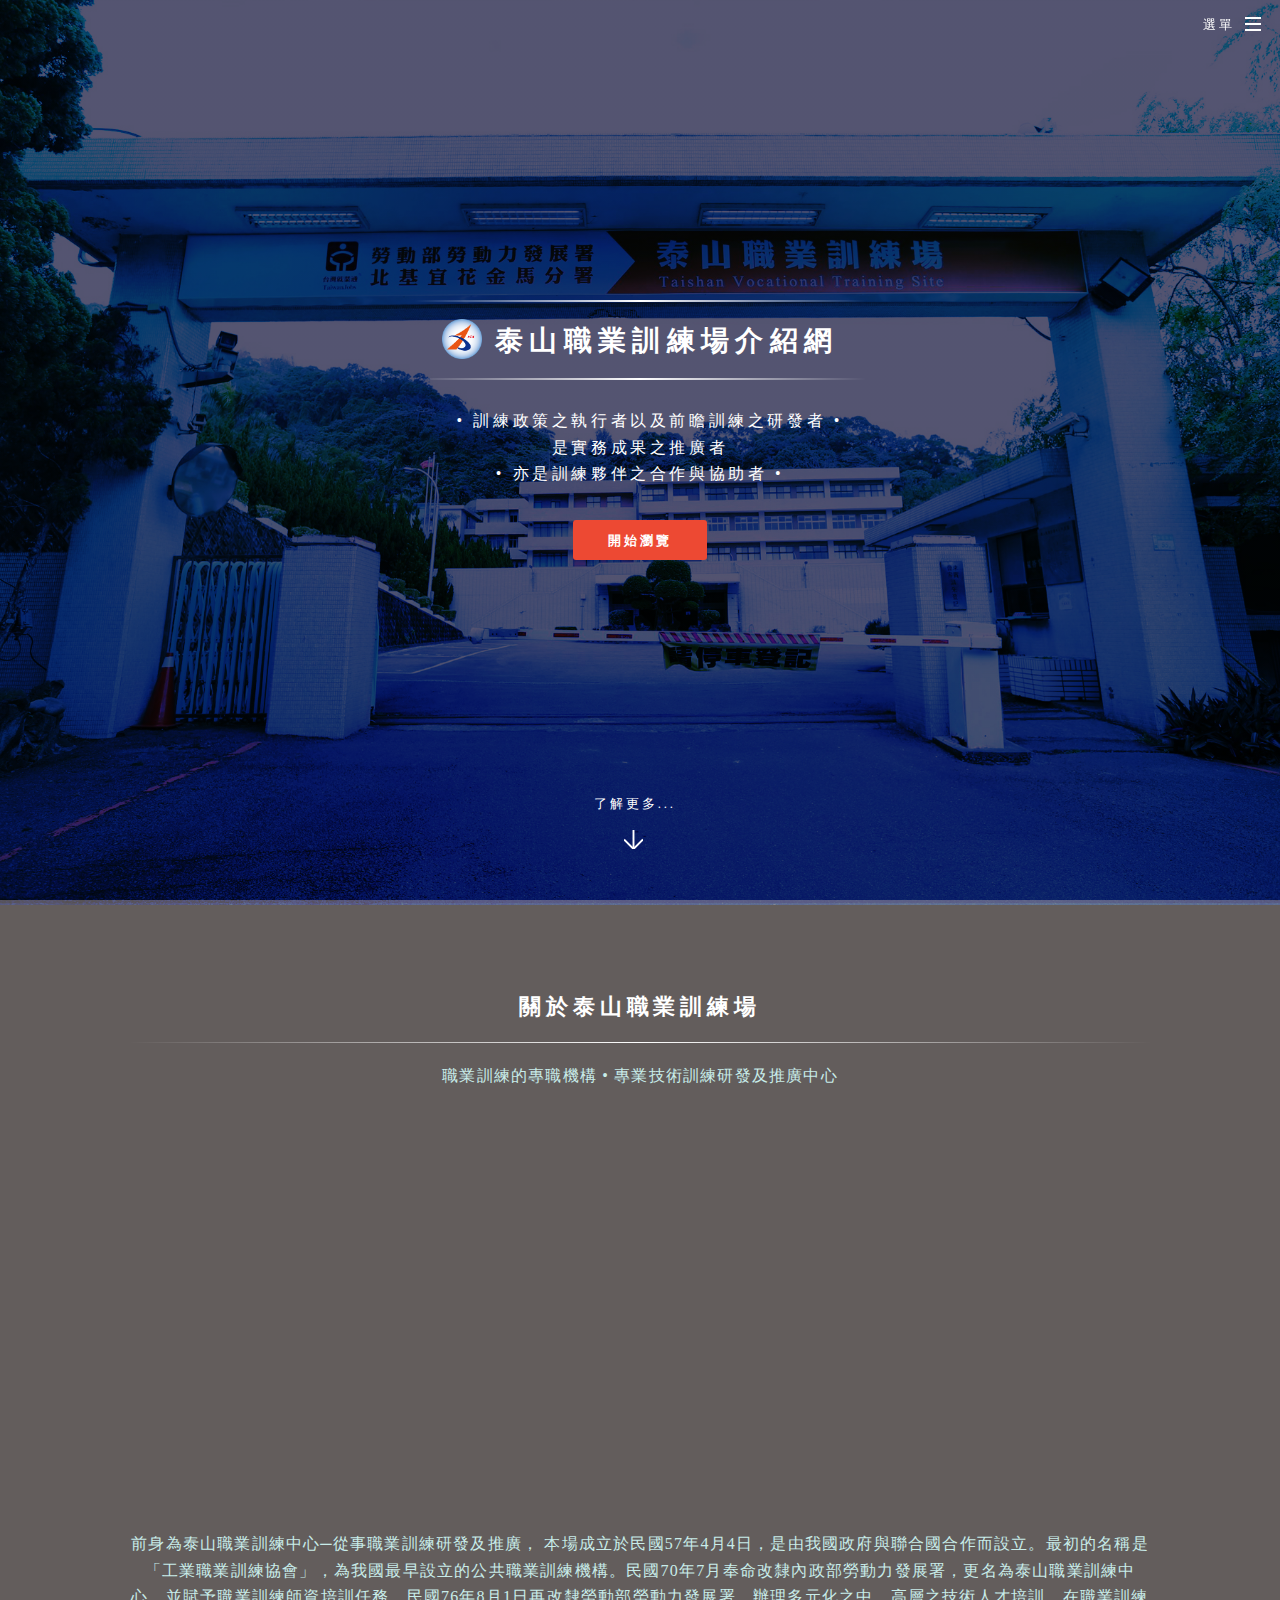
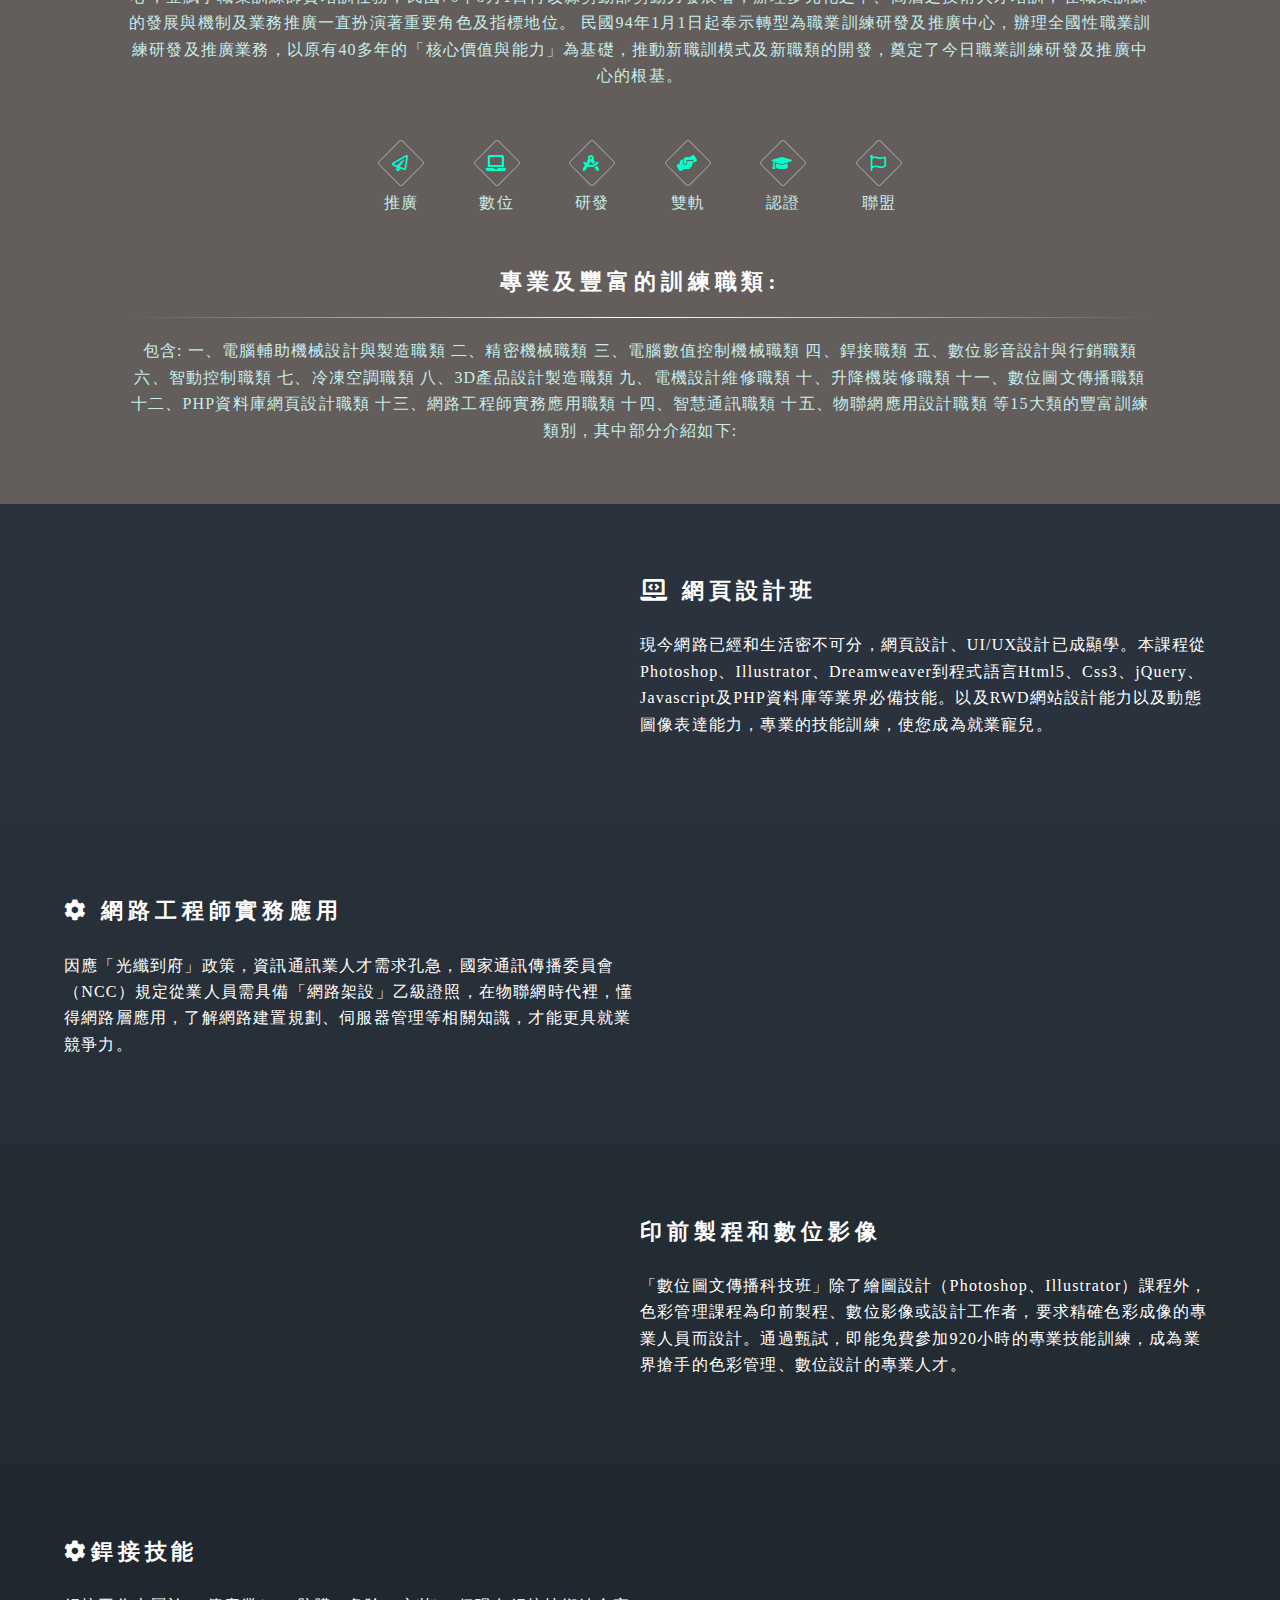
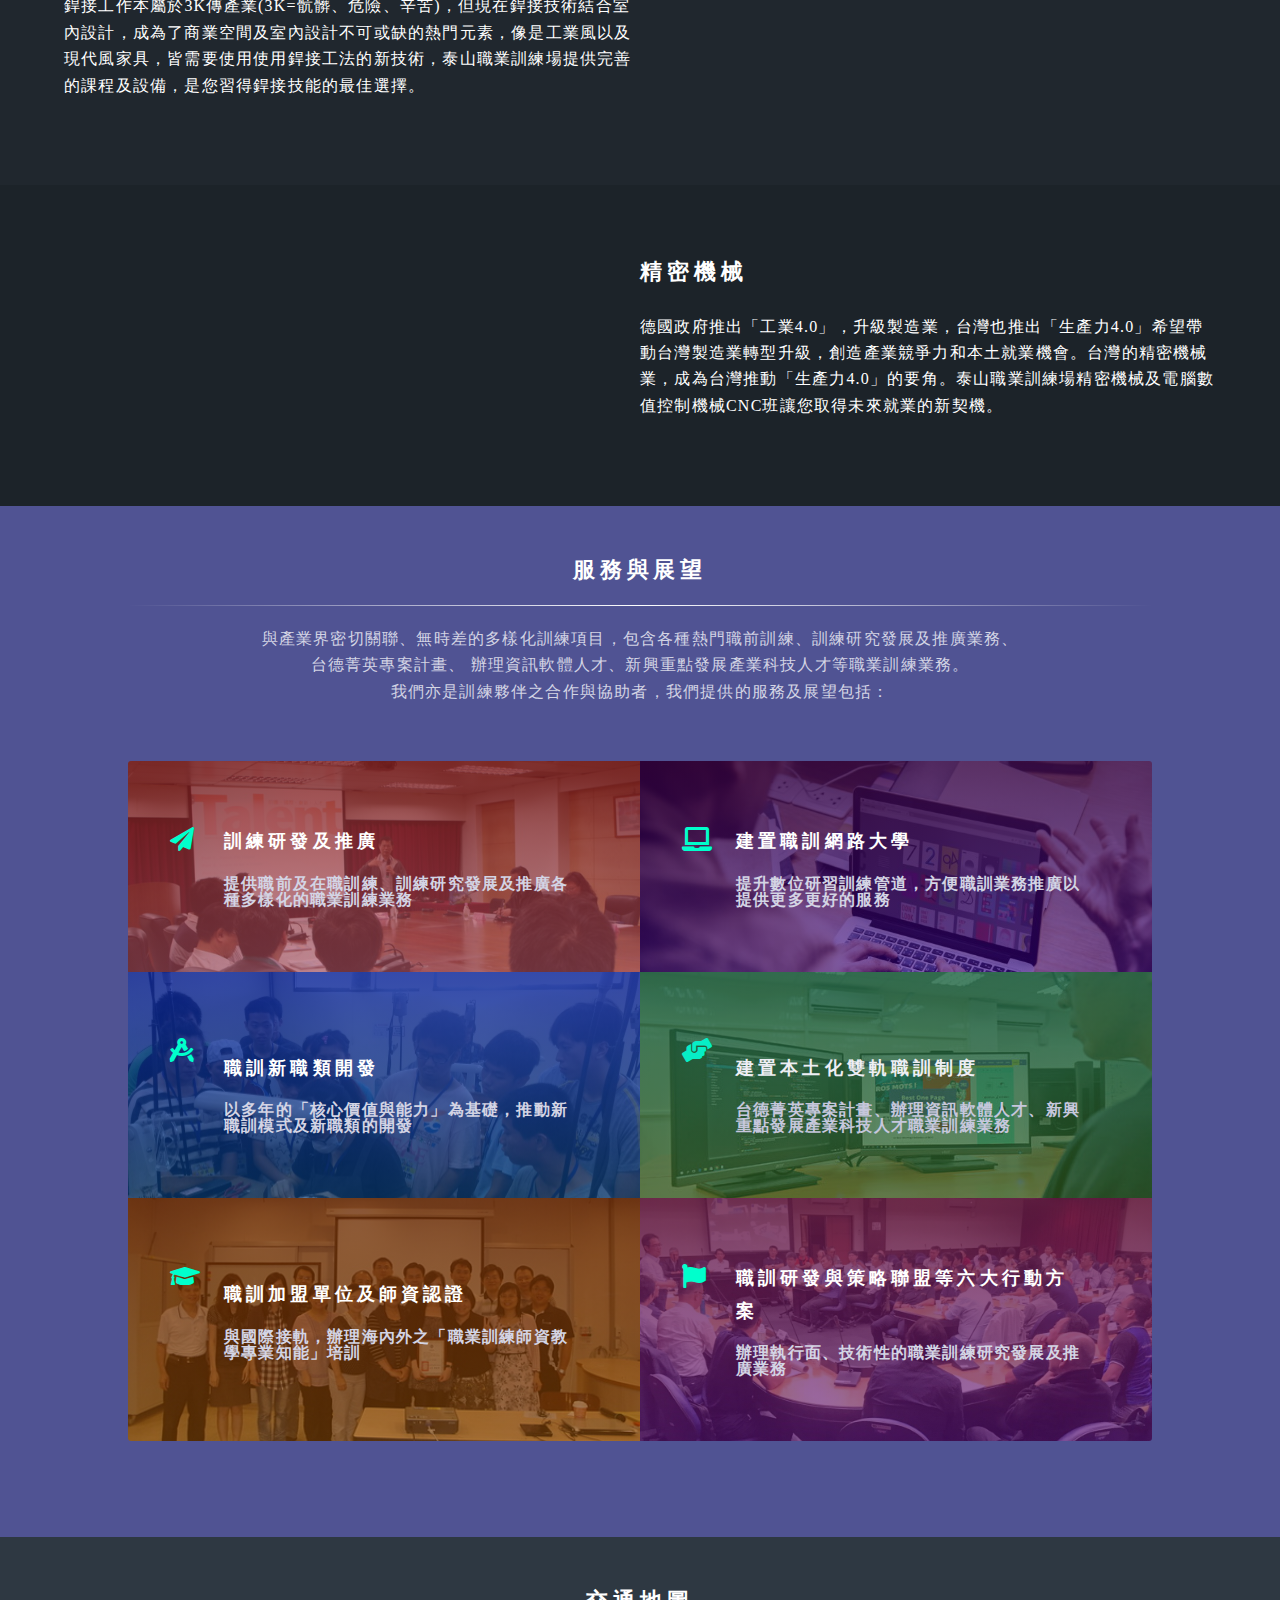
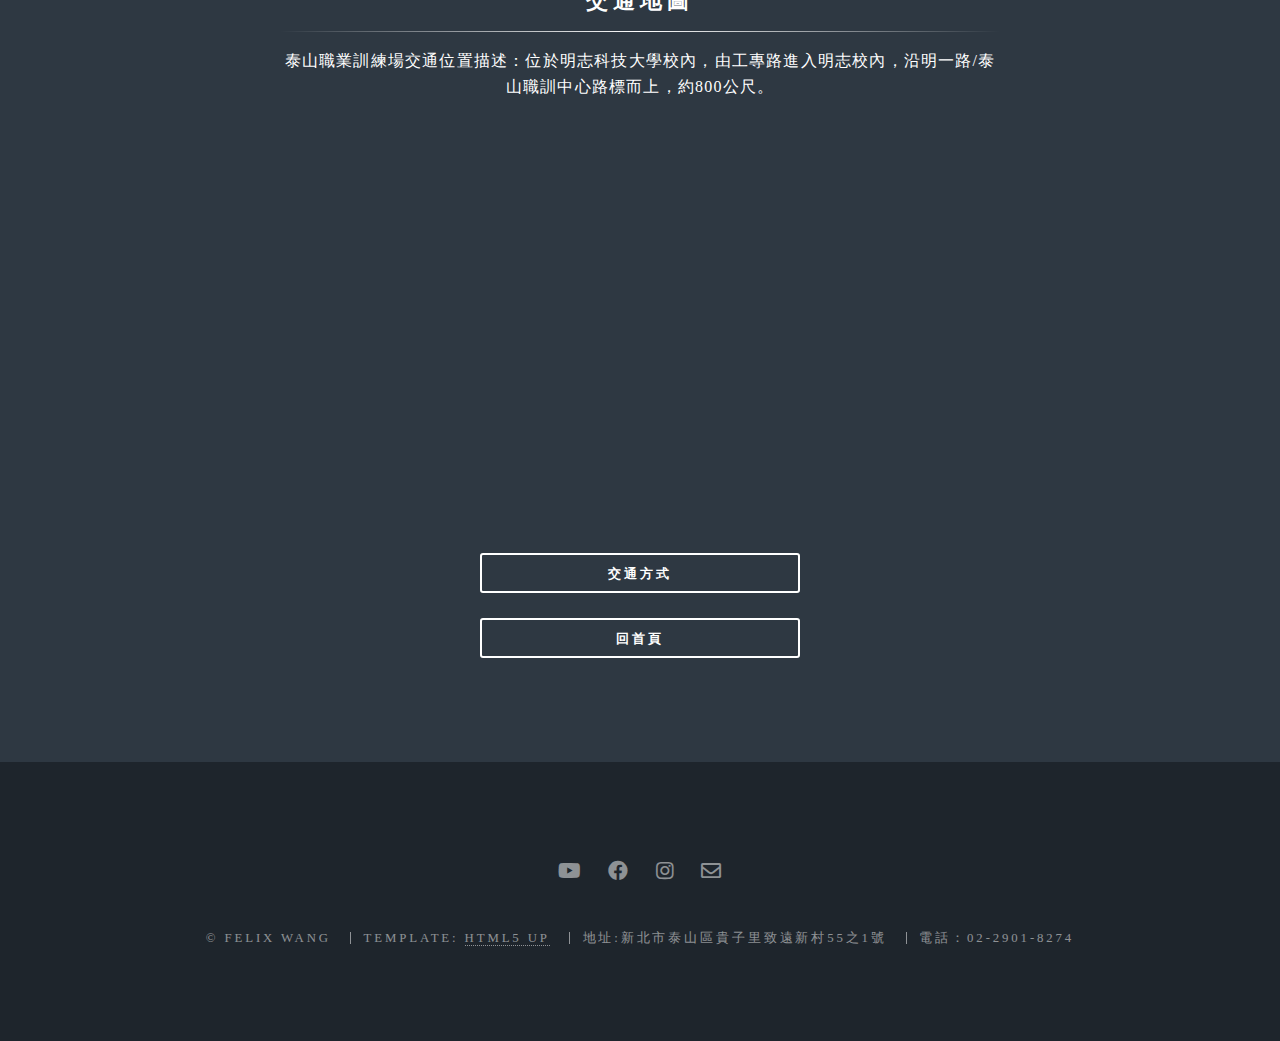
==== commit ad504f45: "修改站台主標名" ====
--- a/index.html
+++ b/index.html
@@ -7,7 +7,7 @@
 <html>
 
 <head>
-	<title>泰山職訓場介紹網</title>
+	<title>泰山職業訓練場介紹網</title>
 	<meta charset="utf-8" />
 	<meta name="viewport" content="width=device-width, initial-scale=1, user-scalable=no" />
 	<link rel="stylesheet" href="assets/css/main.css" />
@@ -335,7 +335,7 @@
 
 		<!-- Header -->
 		<header id="header" class="alt">
-			<h1><a href="index.html">泰山職訓場介紹網</a></h1>
+			<h1><a href="index.html">泰山職業訓練場介紹網</a></h1>
 			<nav id="nav">
 				<ul>
 					<li class="special">
@@ -360,7 +360,7 @@
 
 				<h2>
 					<img src="logo.png" width=40px class="img">
-					<span style="line-height: 60px;">泰山職訓場介紹網</span></h2>
+					<span style="line-height: 60px;">泰山職業訓練場介紹網</span></h2>
 
 				<p>　• 訓練政策之執行者以及前瞻訓練之研發者 •<br />
 					是實務成果之推廣者<br />
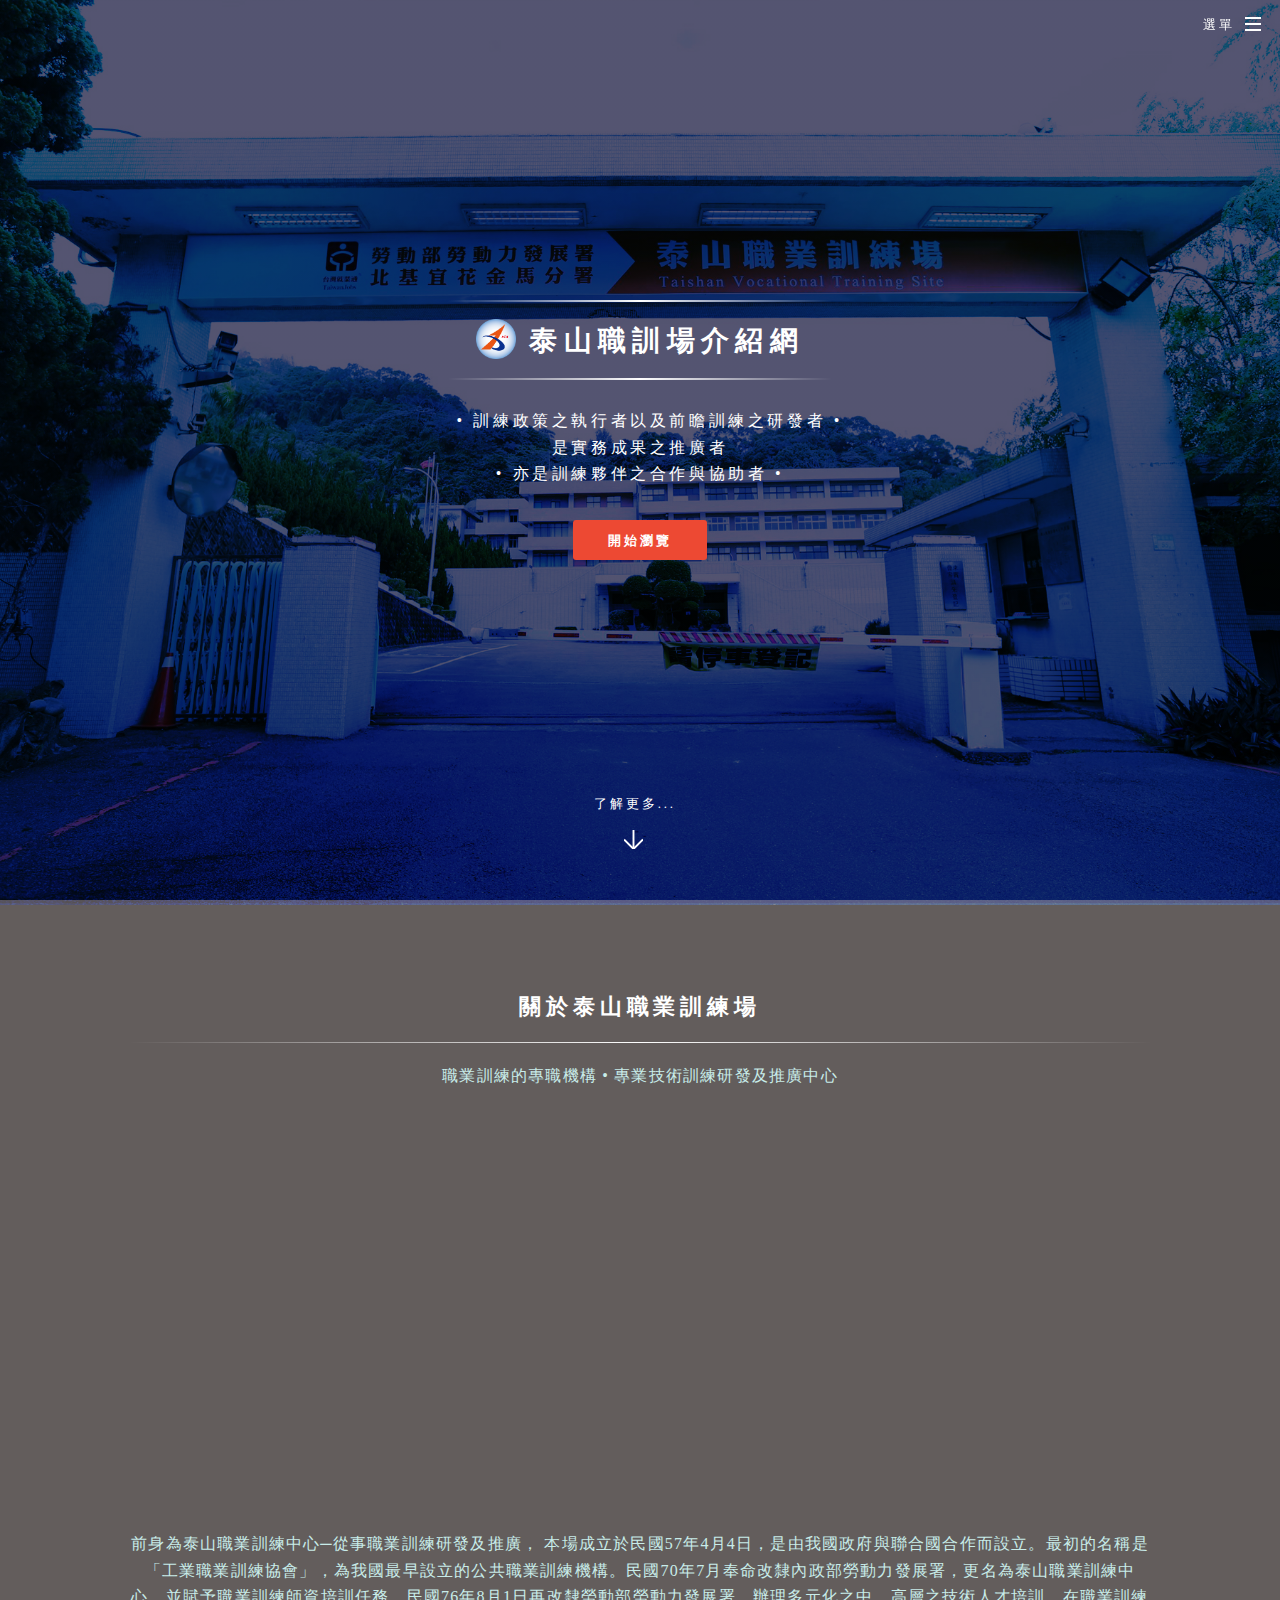
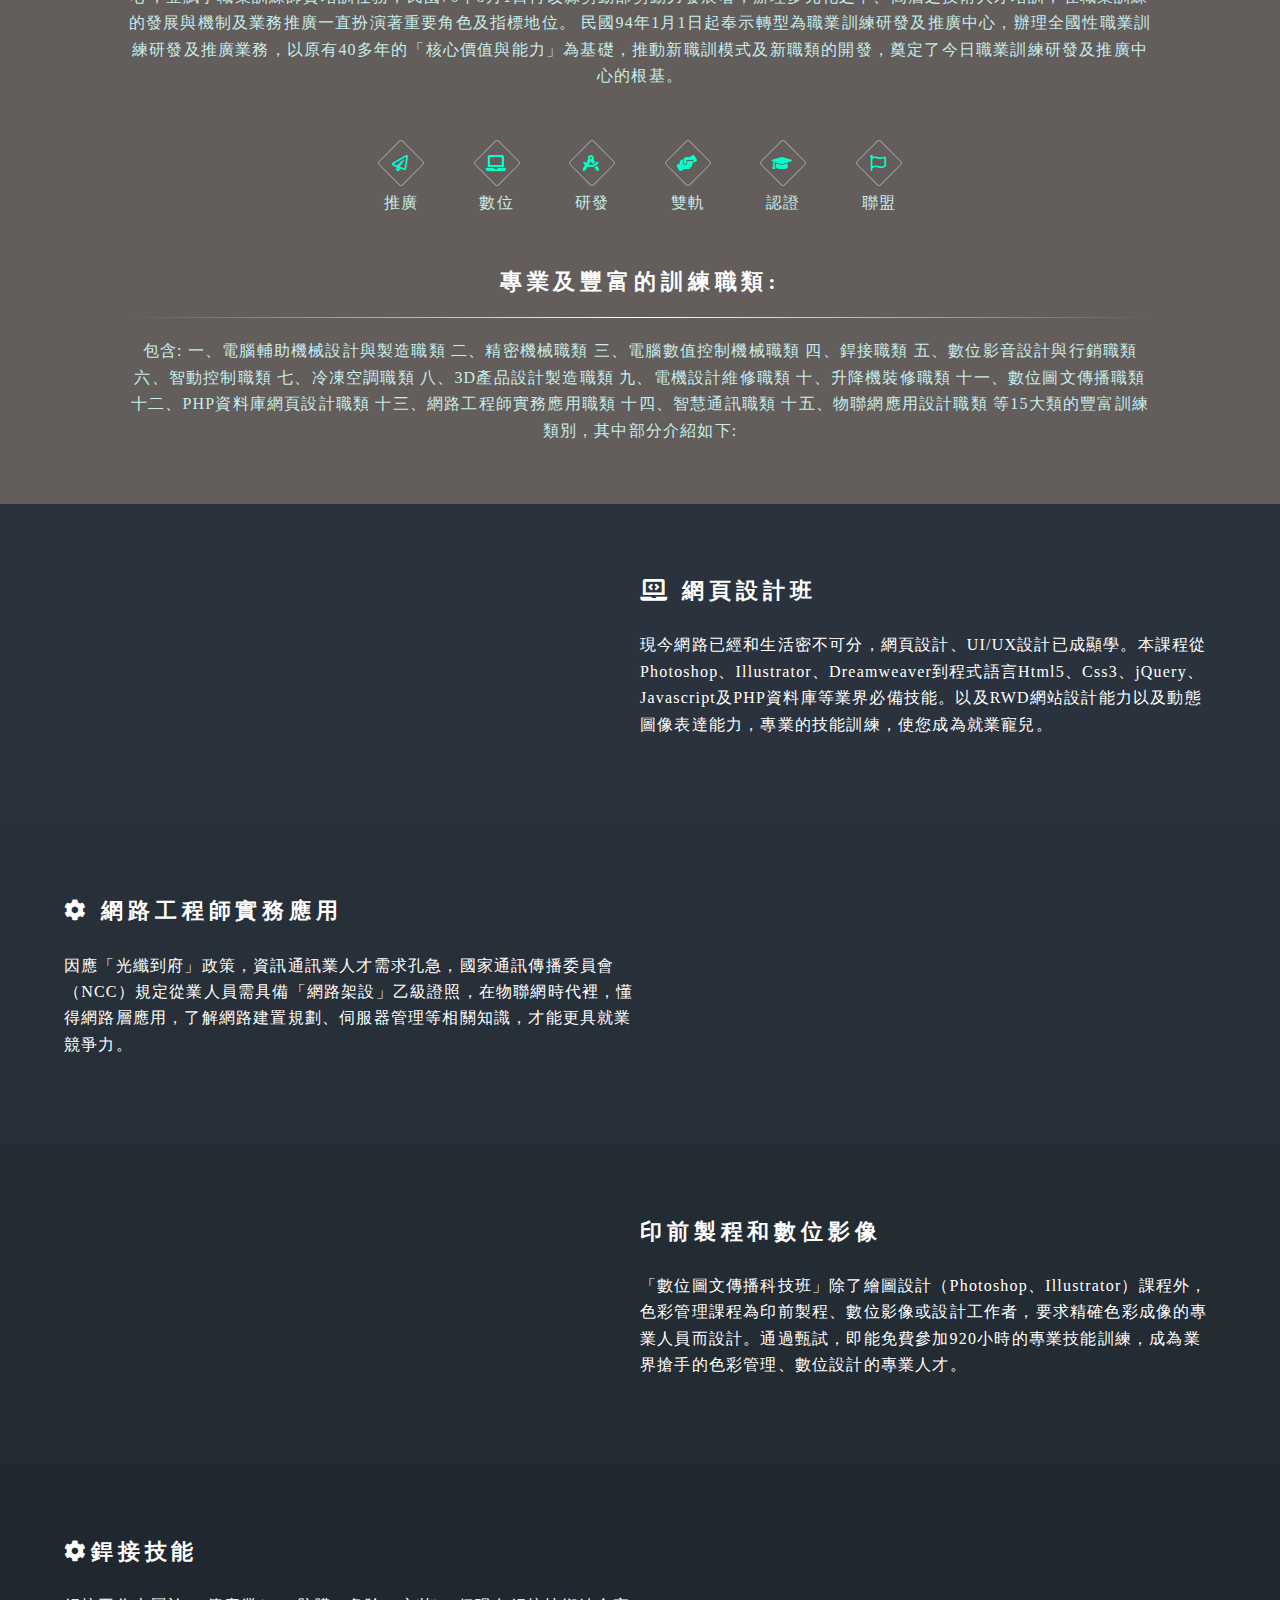
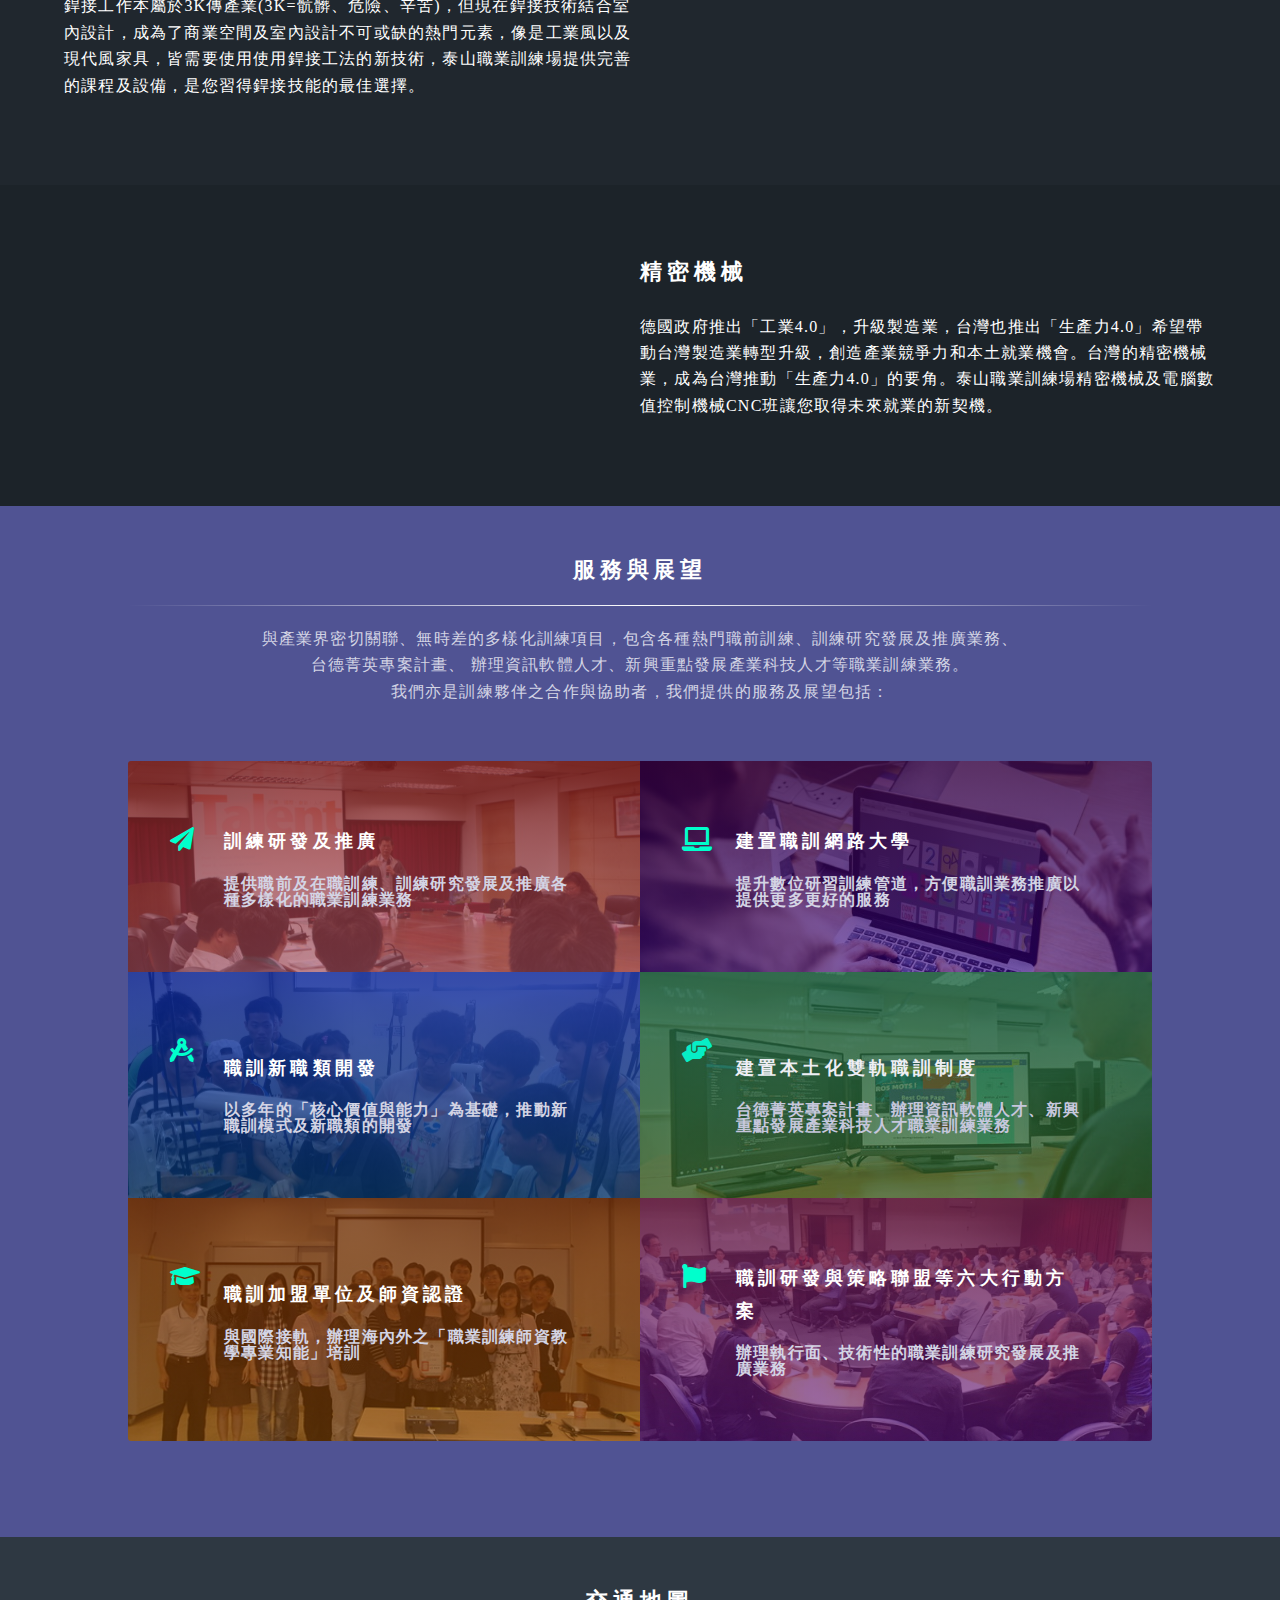
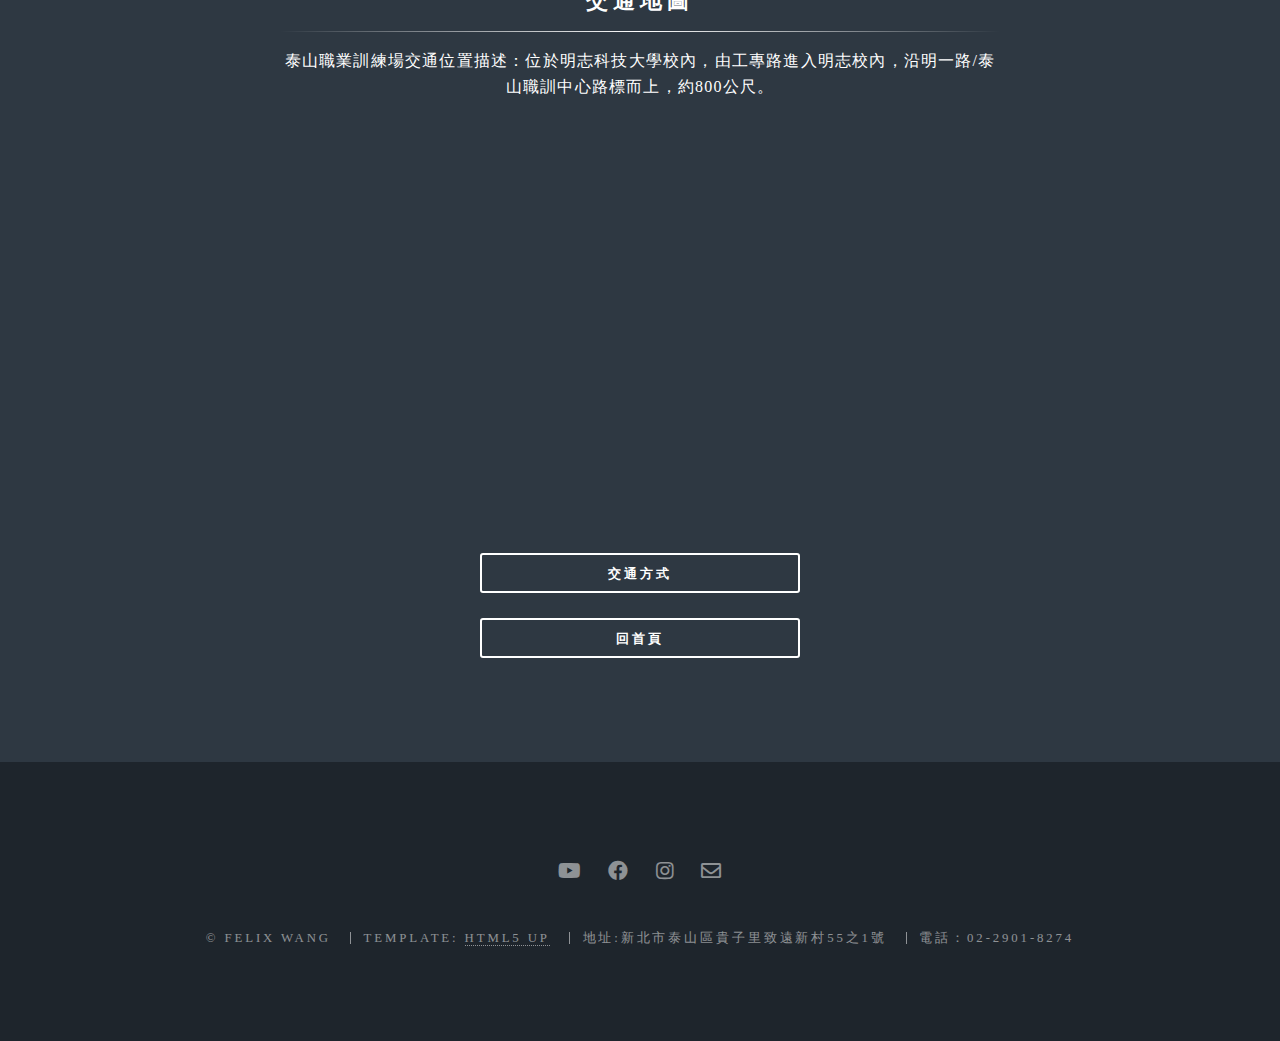
==== commit b2855585: "修改主標長度" ====
--- a/index.html
+++ b/index.html
@@ -7,7 +7,7 @@
 <html>
 
 <head>
-	<title>泰山職業訓練場介紹網</title>
+	<title>泰山職訓場介紹網</title>
 	<meta charset="utf-8" />
 	<meta name="viewport" content="width=device-width, initial-scale=1, user-scalable=no" />
 	<link rel="stylesheet" href="assets/css/main.css" />
@@ -360,7 +360,7 @@
 
 				<h2>
 					<img src="logo.png" width=40px class="img">
-					<span style="line-height: 60px;">泰山職業訓練場介紹網</span></h2>
+					<span style="line-height: 60px;">泰山職訓場介紹網</span></h2>
 
 				<p>　• 訓練政策之執行者以及前瞻訓練之研發者 •<br />
 					是實務成果之推廣者<br />
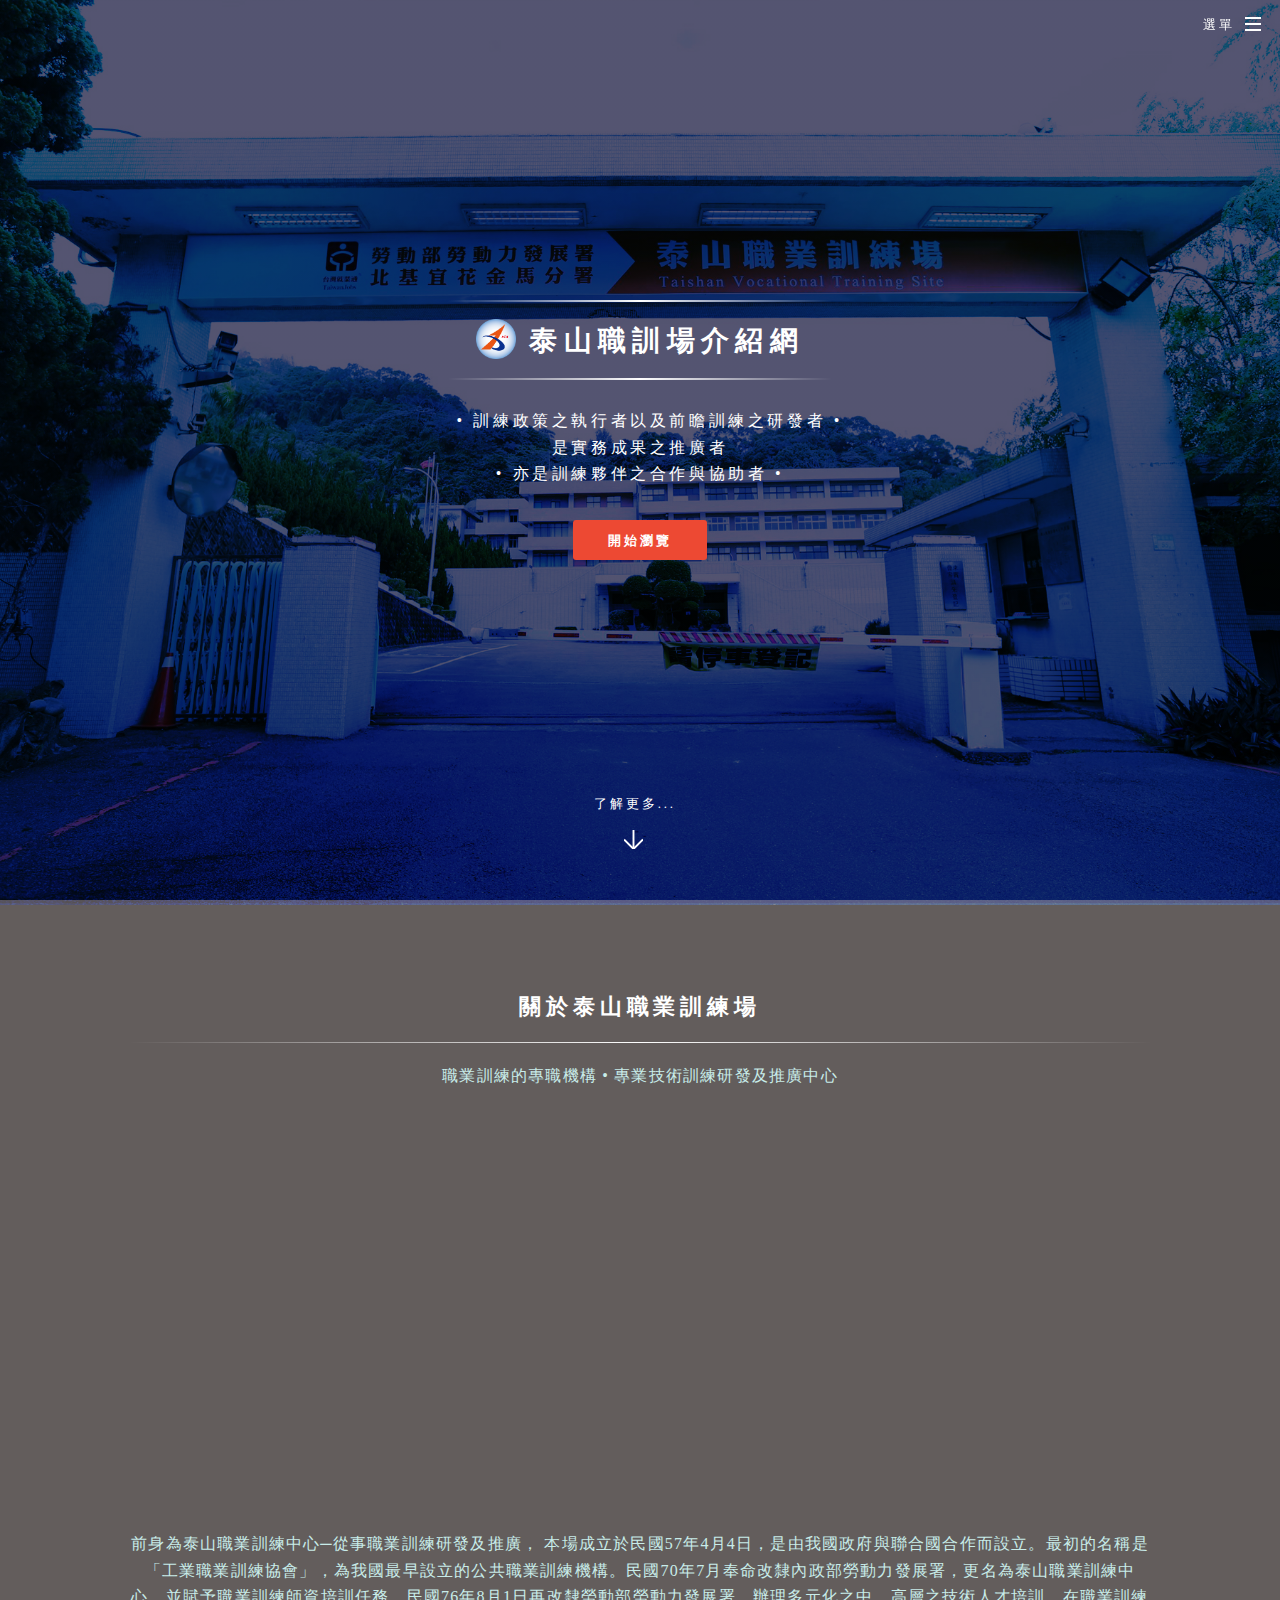
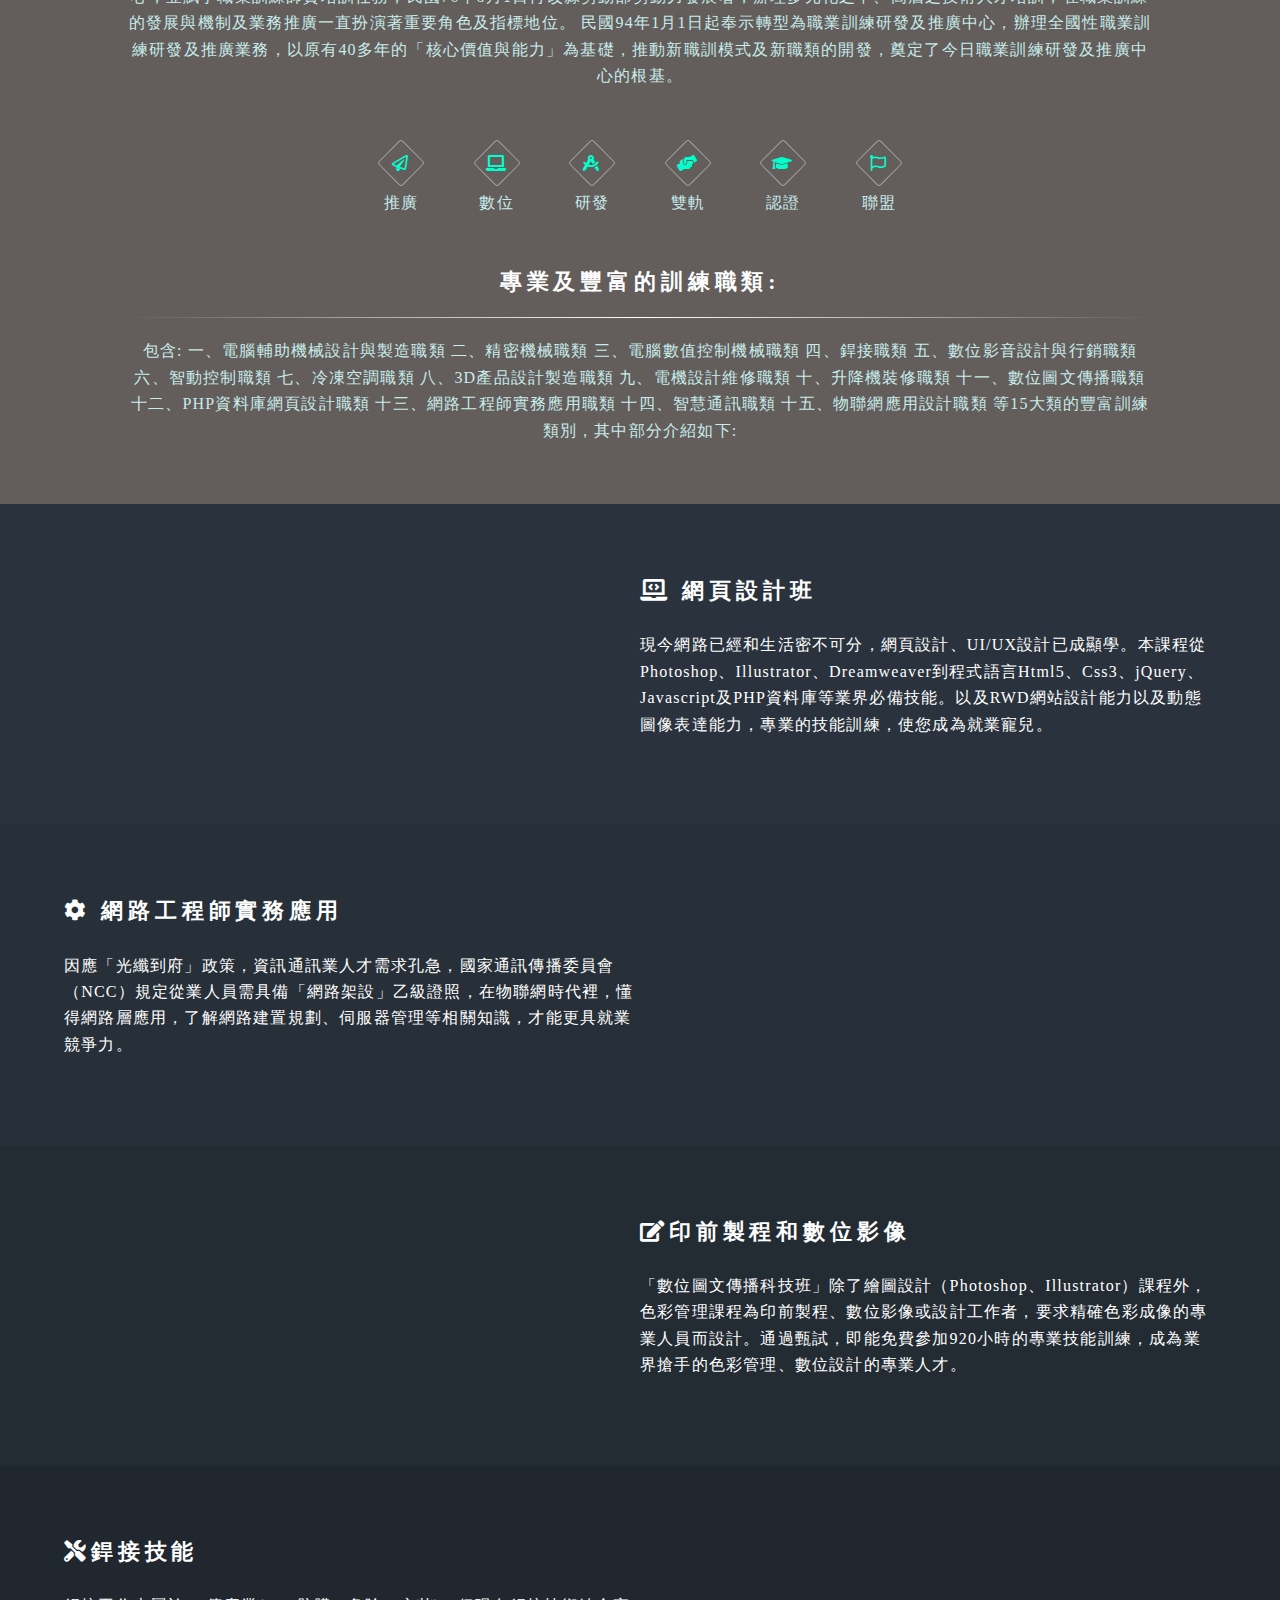
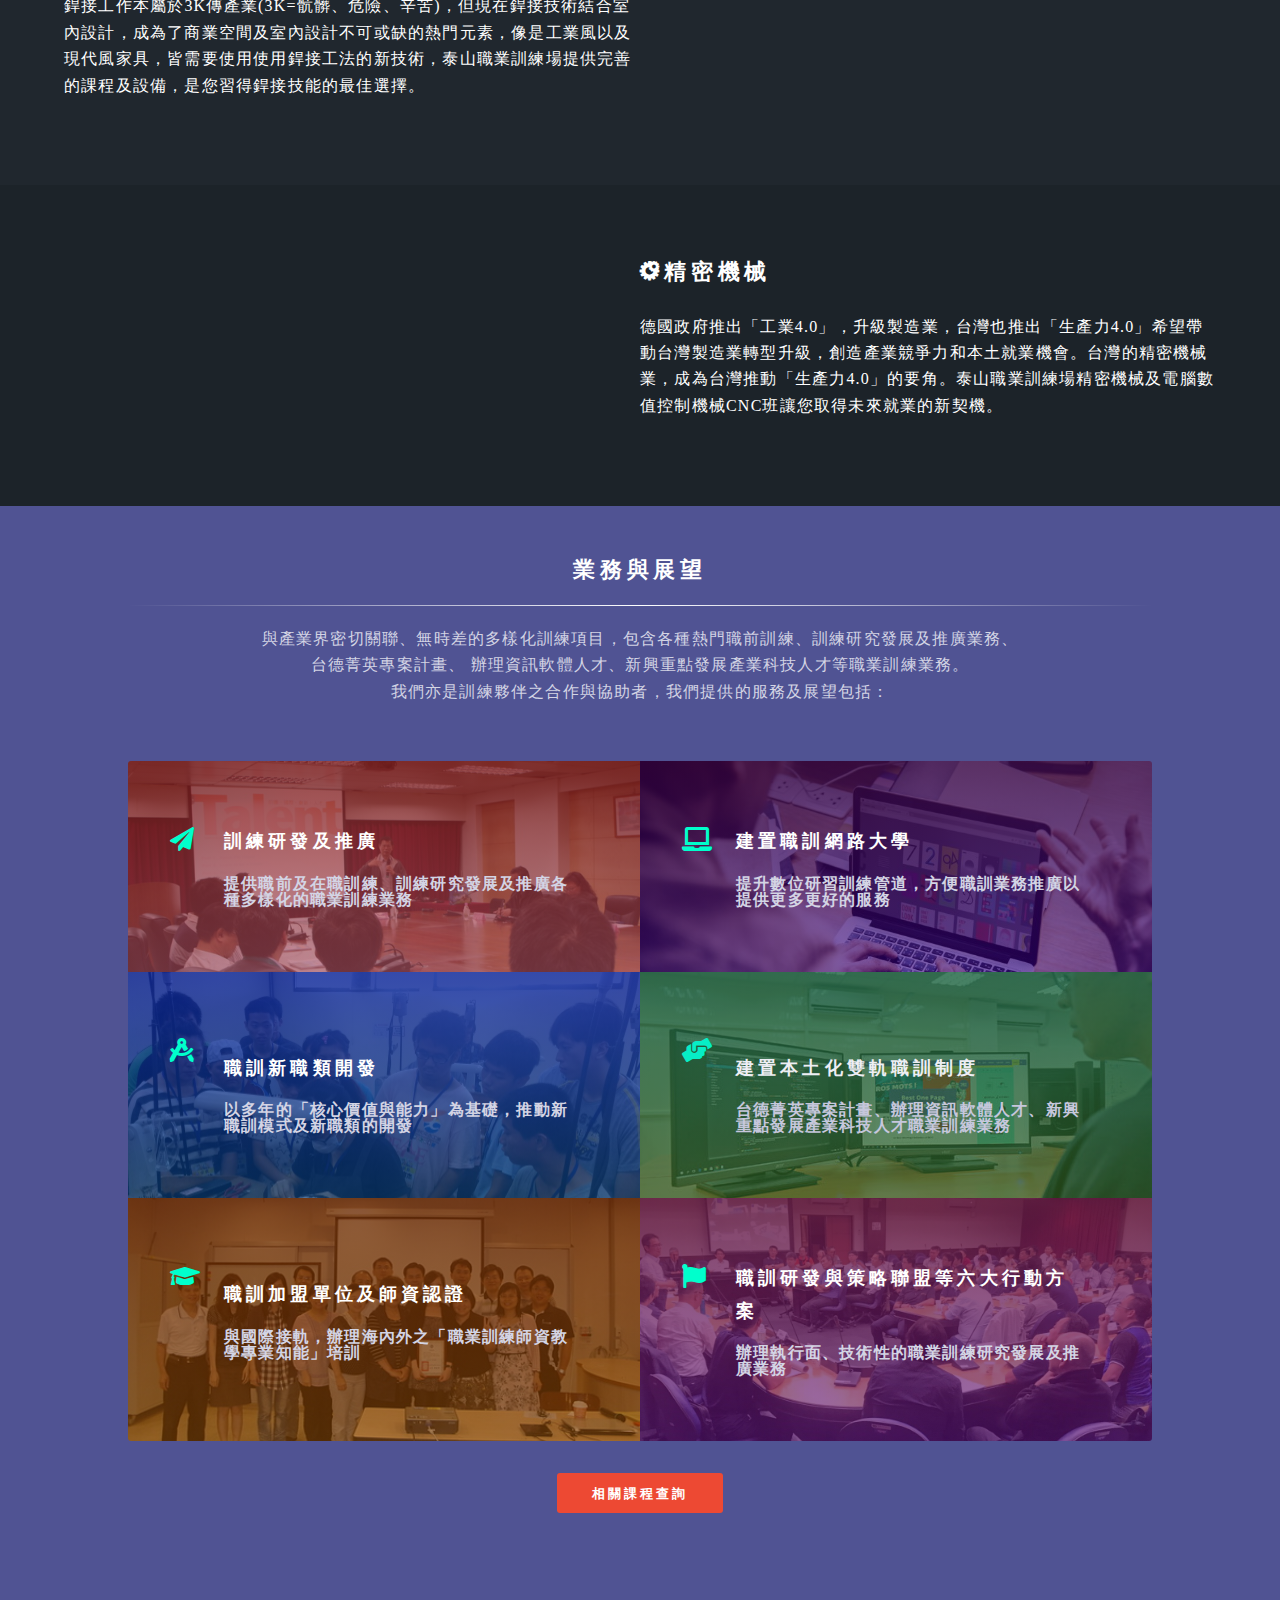
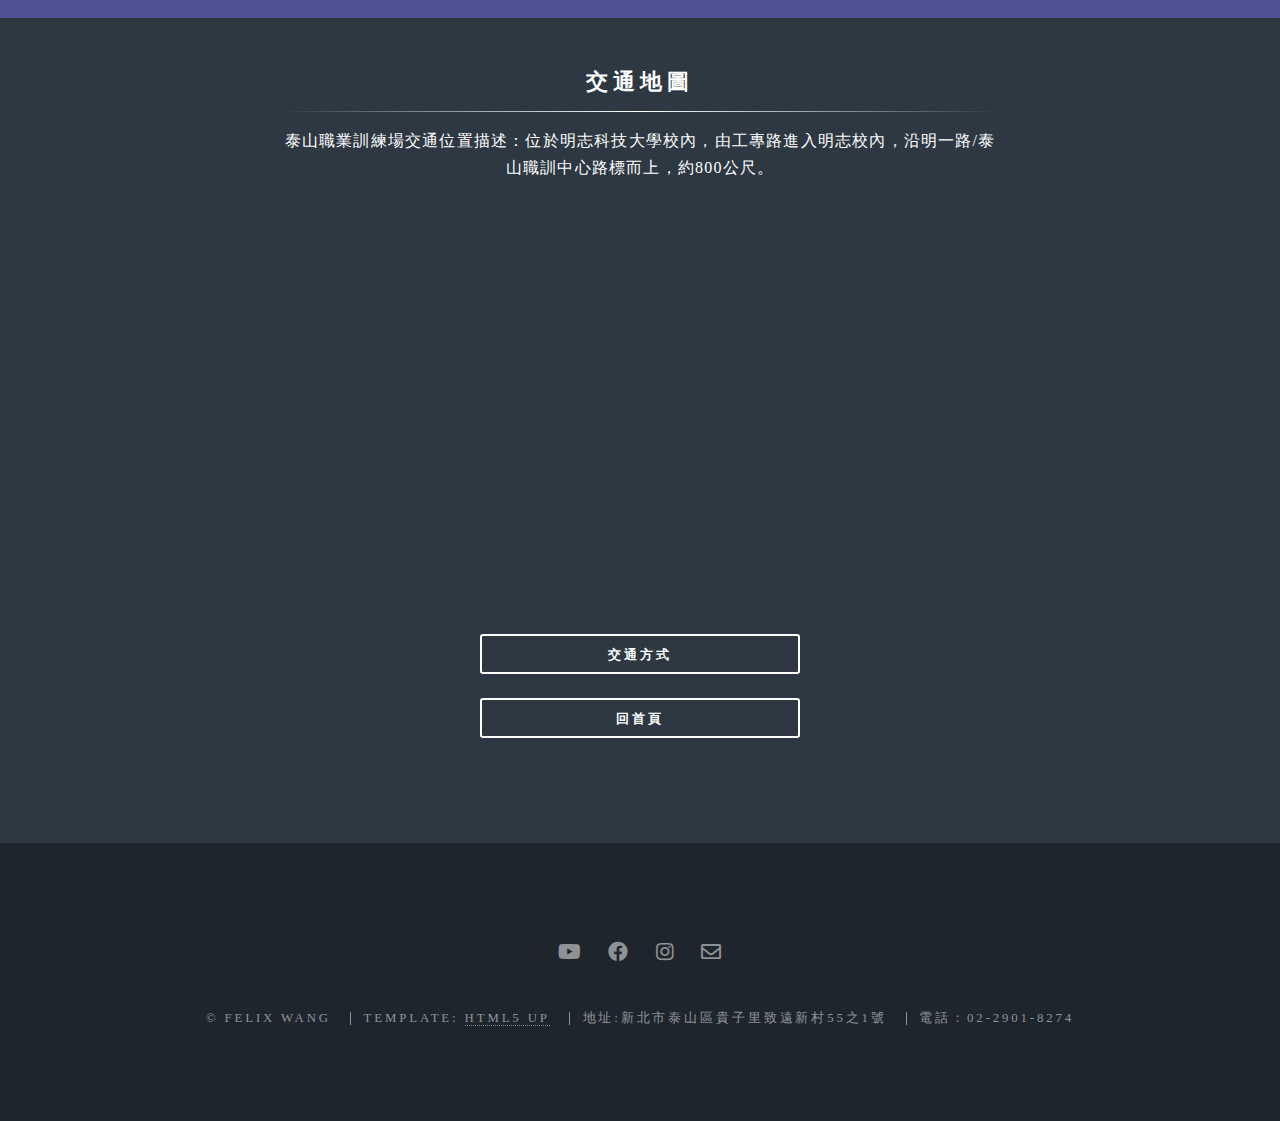
==== commit 0a7bb3f5: "修改小圖標及查課程連結" ====
--- a/index.html
+++ b/index.html
@@ -497,7 +497,7 @@
 						</iframe></div>
 				</div>
 				<div class="content">
-					<h2>印前製程和數位影像<br />
+					<h2><i class="fas fa-edit"></i>印前製程和數位影像<br />
 					</h2>
 					<p>「數位圖文傳播科技班」除了繪圖設計（Photoshop、Illustrator）課程外，色彩管理課程為印前製程、數位影像或設計工作者，要求精確色彩成像的專業人員而設計。通過甄試，即能免費參加920小時的專業技能訓練，成為業界搶手的色彩管理、數位設計的專業人才。
 					</p>
@@ -513,7 +513,7 @@
 					</div>
 				</div>
 				<div class="content">
-					<h2><i class="fas fa-cog"></i>銲接技能<br />
+					<h2><i class="fas fa-tools"></i>銲接技能<br />
 					</h2>
 					<p>銲接工作本屬於3K傳產業(3K=骯髒、危險、辛苦)，但現在銲接技術結合室內設計，成為了商業空間及室內設計不可或缺的熱門元素，像是工業風以及現代風家具，皆需要使用使用銲接工法的新技術，泰山職業訓練場提供完善的課程及設備，是您習得銲接技能的最佳選擇。
 					</p>
@@ -528,7 +528,7 @@
 							allowTransparency="true" allowFullScreen="true"></iframe></div>
 				</div>
 				<div class="content">
-					<h2>精密機械<br />
+					<h2><i class="fab fa-whmcs"></i>精密機械<br />
 					</h2>
 					<p>德國政府推出「工業4.0」，升級製造業，台灣也推出「生產力4.0」希望帶動台灣製造業轉型升級，創造產業競爭力和本土就業機會。台灣的精密機械業，成為台灣推動「生產力4.0」的要角。泰山職業訓練場精密機械及電腦數值控制機械CNC班讓您取得未來就業的新契機。
 					</p>
@@ -540,7 +540,7 @@
 		<section id="three" class="wrapper style3 special">
 			<div class="inner">
 				<header class="major">
-					<h2 style="clear:both; border-bottom:0;padding-bottom:0px;margin-top:0px;margin-bottom:-20px">服務與展望
+					<h2 style="clear:both; border-bottom:0;padding-bottom:0px;margin-top:0px;margin-bottom:-20px">業務與展望
 					</h2>
 					<hr class="hr2">
 					<p>與產業界密切關聯、無時差的多樣化訓練項目，包含各種熱門職前訓練、訓練研究發展及推廣業務、<br />台德菁英專案計畫、
@@ -573,6 +573,9 @@
 						<p>辦理執行面、技術性的職業訓練研究發展及推廣業務</p>
 					</li>
 				</ul>
+				<ul class="actions special">
+					<li><a href="https://www.taiwanjobs.gov.tw/Internet/index/CourseQuery_step.aspx" class="button pp" target="_blank">相關課程查詢</a></li>
+				</ul>
 			</div>
 		</section>
 
